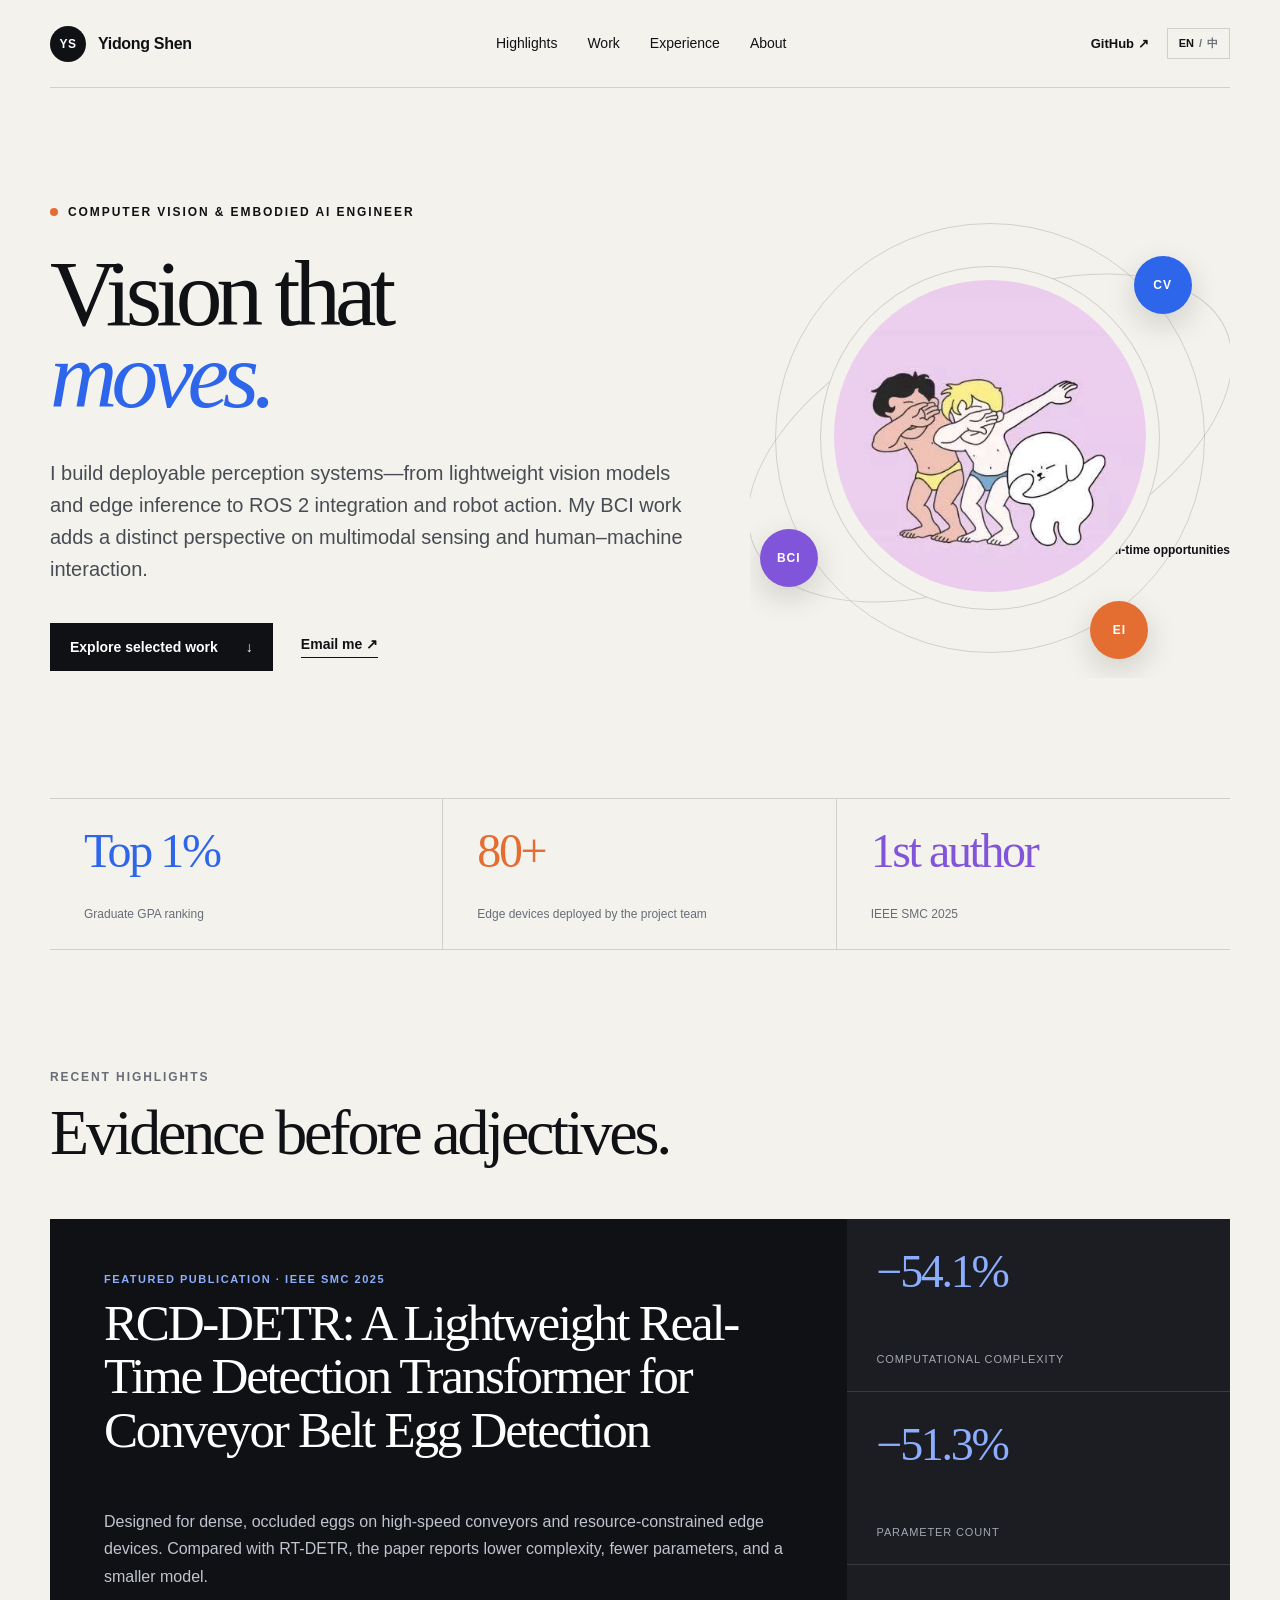
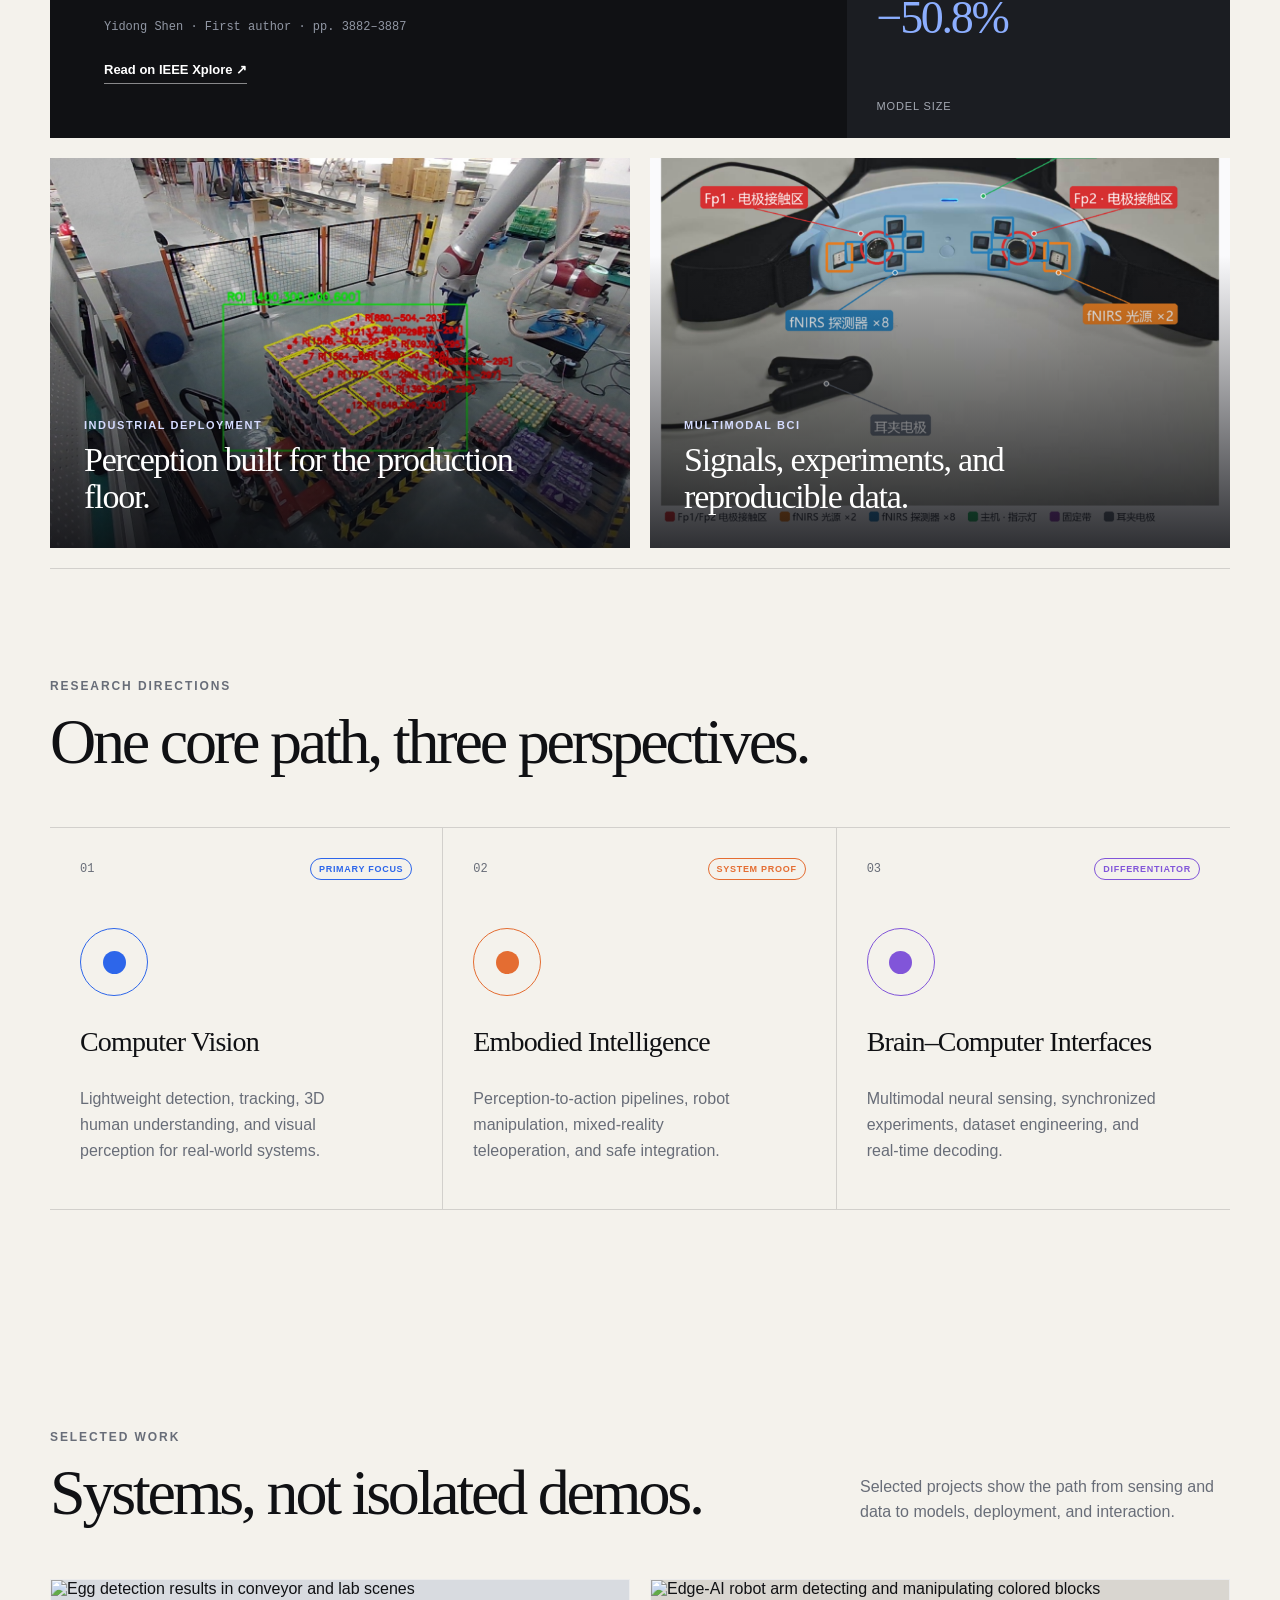
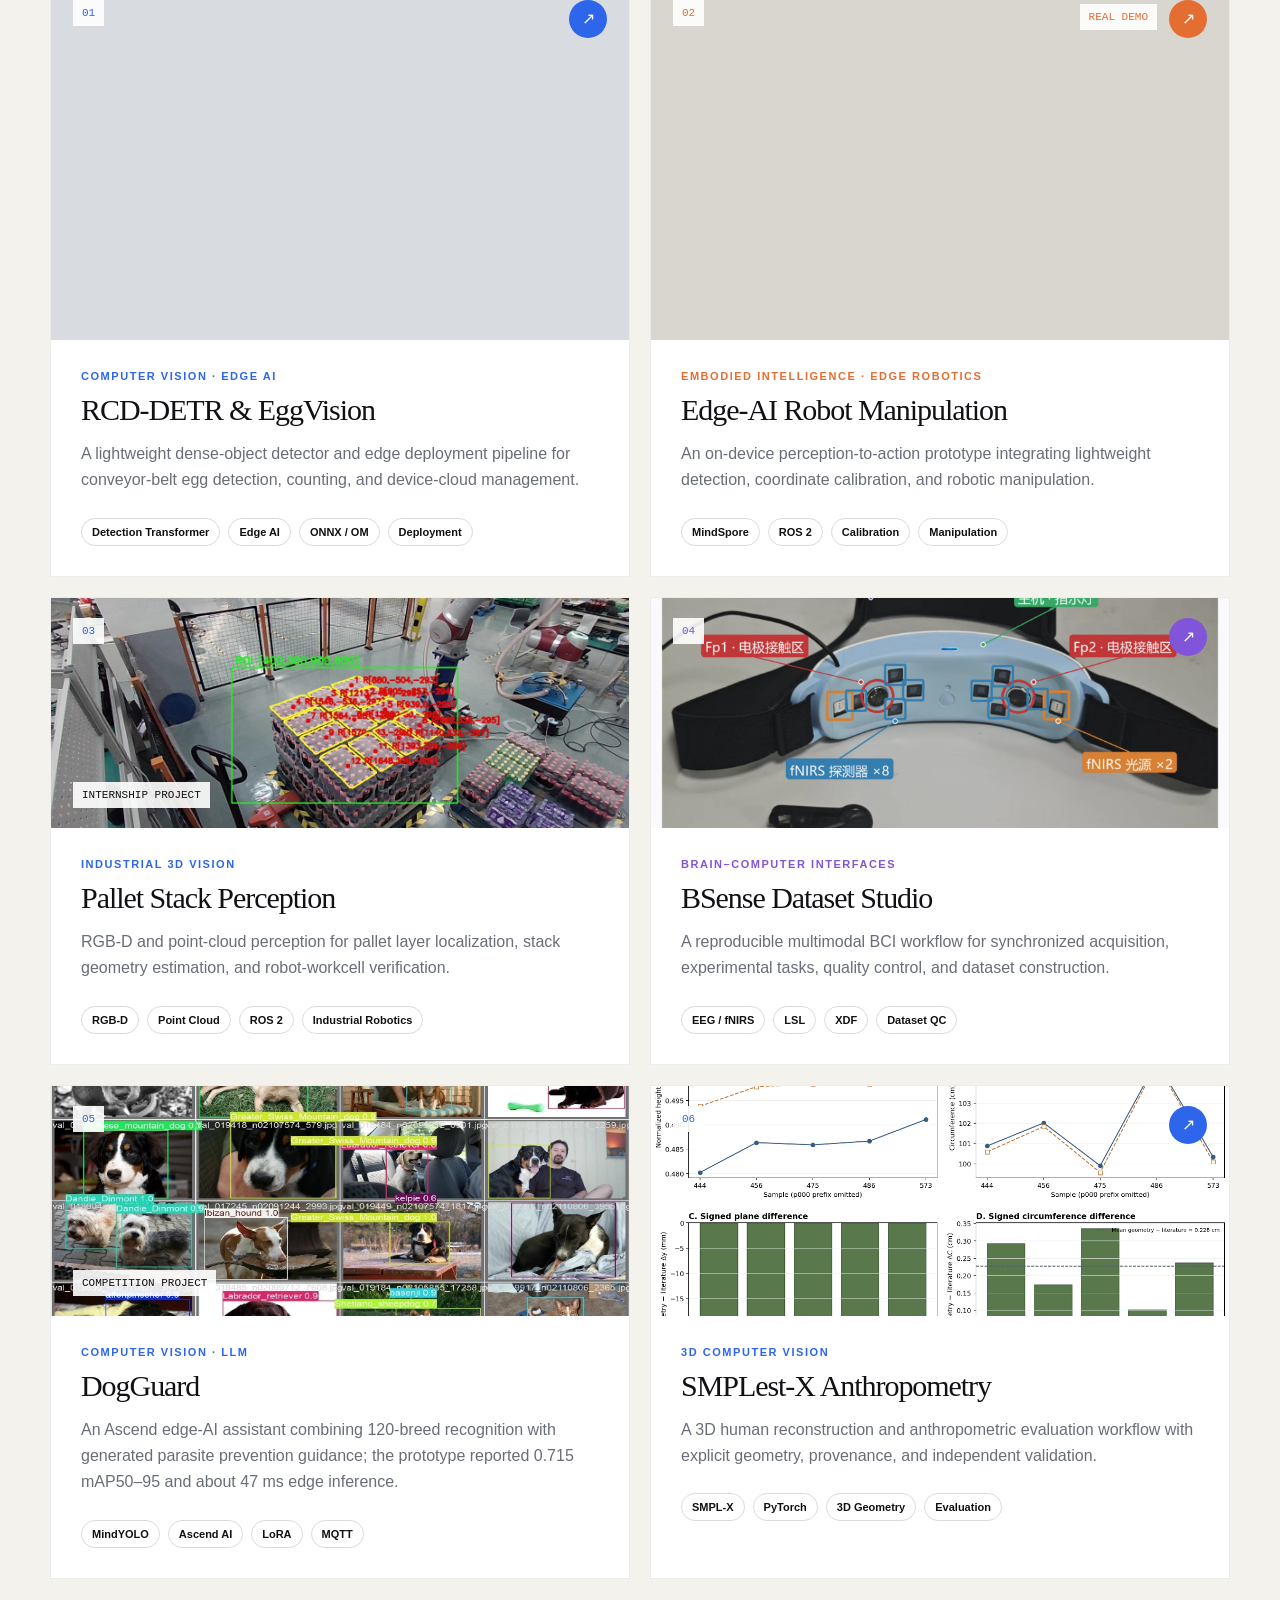
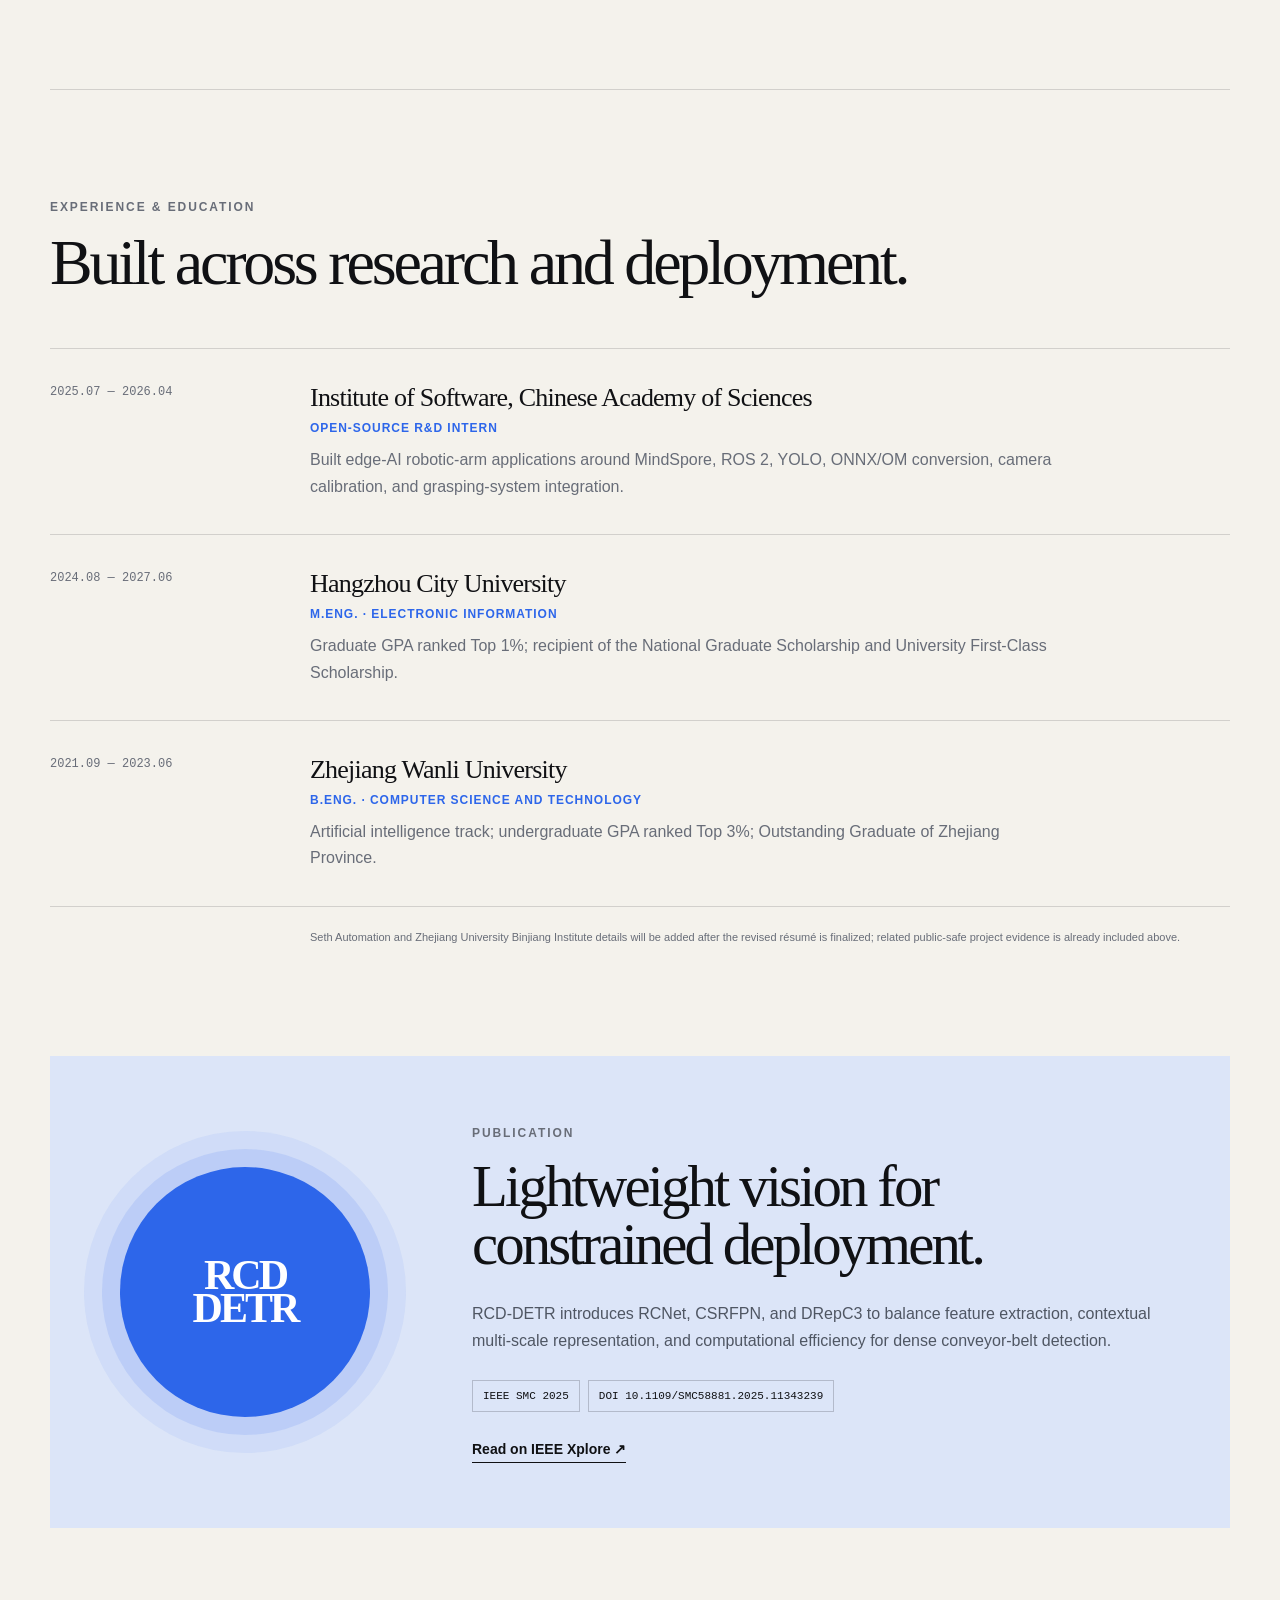
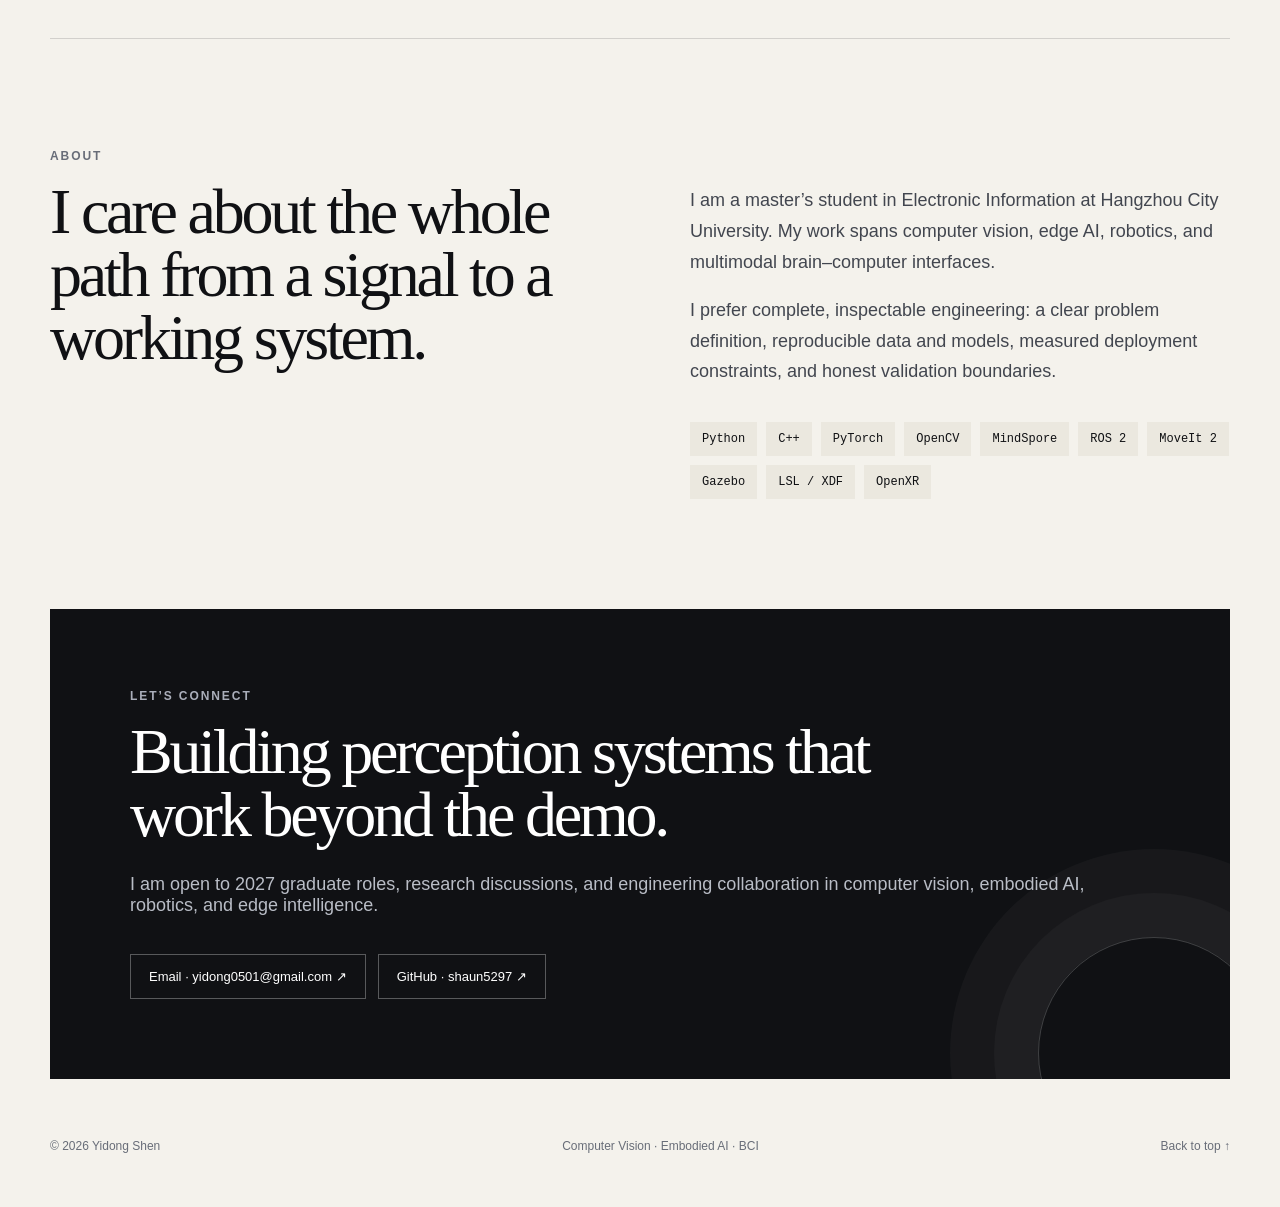
==== index.html @ 23204b93 "Launch bilingual portfolio" ====
<!doctype html>
<html lang="en">
  <head>
    <meta charset="UTF-8" />
    <meta name="viewport" content="width=device-width, initial-scale=1" />
    <meta name="theme-color" content="#101114" />
    <meta name="description" content="Yidong Shen builds deployable computer vision, embodied intelligence, and brain-computer interface systems." />
    <meta property="og:title" content="Yidong Shen — Computer Vision &amp; Embodied AI" />
    <meta property="og:description" content="Deployable perception systems, robot intelligence, and multimodal BCI." />
    <meta property="og:type" content="website" />
    <meta property="og:url" content="https://shaun5297.github.io/" />
    <meta property="og:image" content="https://shaun5297.github.io/assets/og.png" />
    <meta name="twitter:card" content="summary_large_image" />
    <link rel="canonical" href="https://shaun5297.github.io/" />
    <link rel="icon" href="favicon.svg" type="image/svg+xml" />
    <link rel="manifest" href="site.webmanifest" />
    <link rel="stylesheet" href="styles.css" />
    <script src="app.js" defer></script>
    <title>Yidong Shen — Computer Vision &amp; Embodied AI</title>
  </head>
  <body>
    <a class="skip-link" href="#main" data-en="Skip to content" data-zh="跳到正文">Skip to content</a>
    <header class="site-header" id="top">
      <a class="brand" href="#top" aria-label="Yidong Shen, home">
        <span class="brand-mark">YS</span><span>Yidong Shen</span>
      </a>
      <nav aria-label="Primary navigation">
        <a href="#highlights" data-en="Highlights" data-zh="亮点">Highlights</a>
        <a href="#work" data-en="Work" data-zh="项目">Work</a>
        <a href="#experience" data-en="Experience" data-zh="经历">Experience</a>
        <a href="#about" data-en="About" data-zh="关于">About</a>
      </nav>
      <div class="header-actions">
        <a class="header-link" href="https://github.com/shaun5297" target="_blank" rel="noreferrer">GitHub ↗</a>
        <button class="language-toggle" type="button" aria-label="切换到中文" aria-pressed="false">
          <span class="lang-en active">EN</span><span>/</span><span class="lang-zh">中</span>
        </button>
      </div>
    </header>

    <main id="main">
      <section class="hero shell">
        <div class="hero-copy reveal">
          <p class="eyebrow"><span></span><span data-en="Computer vision &amp; embodied AI engineer" data-zh="机器视觉与具身智能算法工程师">Computer vision &amp; embodied AI engineer</span></p>
          <h1><span data-en="Vision that" data-zh="让视觉真正">Vision that</span><br /><em data-en="moves." data-zh="行动。">moves.</em></h1>
          <p class="hero-intro" data-en="I build deployable perception systems—from lightweight vision models and edge inference to ROS 2 integration and robot action. My BCI work adds a distinct perspective on multimodal sensing and human–machine interaction." data-zh="我构建可部署的感知系统：从轻量化视觉模型、边缘端推理，到 ROS 2 系统集成与机器人执行。脑机接口研究则让我在多模态感知和人机交互上拥有不同于传统视觉候选人的视角。">I build deployable perception systems—from lightweight vision models and edge inference to ROS 2 integration and robot action. My BCI work adds a distinct perspective on multimodal sensing and human–machine interaction.</p>
          <div class="hero-actions">
            <a class="primary-button" href="#work"><span data-en="Explore selected work" data-zh="查看代表项目">Explore selected work</span><span>↓</span></a>
            <a class="text-link" href="mailto:yidong0501@gmail.com"><span data-en="Email me" data-zh="联系我">Email me</span> ↗</a>
          </div>
        </div>
        <div class="hero-visual reveal" aria-label="Three connected research areas">
          <div class="portrait-wrap"><img src="assets/profile.jpg" width="460" height="460" alt="Yidong Shen" /></div>
          <div class="orbit orbit-one" aria-hidden="true"></div><div class="orbit orbit-two" aria-hidden="true"></div>
          <span class="signal signal-vision" aria-label="Computer Vision">CV</span><span class="signal signal-bci" aria-label="Brain-computer interfaces">BCI</span><span class="signal signal-embodied" aria-label="Embodied Intelligence">EI</span>
          <p class="visual-caption"><span data-en="Hangzhou, China" data-zh="中国 · 杭州">Hangzhou, China</span><br /><strong data-en="Open to 2027 full-time opportunities" data-zh="寻找 2027 届全职机会">Open to 2027 full-time opportunities</strong></p>
        </div>
      </section>

      <section class="proof-strip shell" aria-label="Key evidence">
        <div class="proof-item"><strong>Top 1%</strong><span data-en="Graduate GPA ranking" data-zh="硕士阶段 GPA 排名">Graduate GPA ranking</span></div>
        <div class="proof-item"><strong>80+</strong><span data-en="Edge devices deployed by the project team" data-zh="项目团队部署设备">Edge devices deployed by the project team</span></div>
        <div class="proof-item"><strong data-en="1st author" data-zh="第一作者">1st author</strong><span>IEEE SMC 2025</span></div>
      </section>

      <section class="highlights shell" id="highlights">
        <div class="section-heading reveal"><div><p class="section-label" data-en="Recent highlights" data-zh="近期亮点">Recent highlights</p><h2 data-en="Evidence before adjectives." data-zh="用证据建立可信度。">Evidence before adjectives.</h2></div></div>
        <article class="paper-feature reveal">
          <div class="paper-copy">
            <p class="project-kicker" data-en="Featured publication · IEEE SMC 2025" data-zh="代表论文 · IEEE SMC 2025">Featured publication · IEEE SMC 2025</p>
            <h3 data-en="RCD-DETR: A Lightweight Real-Time Detection Transformer for Conveyor Belt Egg Detection" data-zh="RCD-DETR：面向传送带鸡蛋检测的轻量化实时 Detection Transformer">RCD-DETR: A Lightweight Real-Time Detection Transformer for Conveyor Belt Egg Detection</h3>
            <p data-en="Designed for dense, occluded eggs on high-speed conveyors and resource-constrained edge devices. Compared with RT-DETR, the paper reports lower complexity, fewer parameters, and a smaller model." data-zh="针对高速传送带中的密集排列、粘连遮挡与端侧算力限制设计。相较 RT-DETR，论文报告了更低计算复杂度、更少参数量与更小模型体积。">Designed for dense, occluded eggs on high-speed conveyors and resource-constrained edge devices. Compared with RT-DETR, the paper reports lower complexity, fewer parameters, and a smaller model.</p>
            <p class="paper-role" data-en="Yidong Shen · First author · pp. 3882–3887" data-zh="Yidong Shen · 第一作者 · 第 3882–3887 页">Yidong Shen · First author · pp. 3882–3887</p>
            <a href="https://ieeexplore.ieee.org/abstract/document/11343239" target="_blank" rel="noreferrer"><span data-en="Read on IEEE Xplore" data-zh="在 IEEE Xplore 查看">Read on IEEE Xplore</span> ↗</a>
          </div>
          <div class="paper-stats" aria-label="Reported reductions compared with RT-DETR">
            <div><strong>−54.1%</strong><span data-en="computational complexity" data-zh="计算复杂度">computational complexity</span></div>
            <div><strong>−51.3%</strong><span data-en="parameter count" data-zh="参数量">parameter count</span></div>
            <div><strong>−50.8%</strong><span data-en="model size" data-zh="模型体积">model size</span></div>
          </div>
        </article>
        <div class="highlight-grid">
          <article class="highlight-card industrial reveal">
            <img src="assets/industrial-vision.jpg" loading="lazy" width="1280" height="800" alt="Industrial pallet perception with detected regions" />
            <div class="media-overlay"><p class="project-kicker" data-en="Industrial deployment" data-zh="工业落地">Industrial deployment</p><h3 data-en="Perception built for the production floor." data-zh="让感知真正进入生产现场。">Perception built for the production floor.</h3></div>
          </article>
          <article class="highlight-card bci-highlight reveal">
            <img src="assets/braincheck-device.png" loading="lazy" width="830" height="1066" alt="BrainCheck EEG and fNIRS device sensor layout" />
            <div class="media-overlay"><p class="project-kicker" data-en="Multimodal BCI" data-zh="多模态脑机接口">Multimodal BCI</p><h3 data-en="Signals, experiments, and reproducible data." data-zh="从信号、实验到可复现数据。">Signals, experiments, and reproducible data.</h3></div>
          </article>
        </div>
      </section>

      <section class="directions shell" aria-labelledby="directions-title">
        <div class="section-heading reveal"><div><p class="section-label" data-en="Research directions" data-zh="研究方向">Research directions</p><h2 id="directions-title" data-en="One core path, three perspectives." data-zh="一条主线，三种视角。">One core path, three perspectives.</h2></div></div>
        <div class="direction-grid">
          <article class="direction-card vision reveal"><span class="direction-index">01</span><span class="direction-role" data-en="Primary focus" data-zh="核心主线">Primary focus</span><div class="direction-icon" aria-hidden="true"><span></span></div><h3 data-en="Computer Vision" data-zh="计算机视觉">Computer Vision</h3><p data-en="Lightweight detection, tracking, 3D human understanding, and visual perception for real-world systems." data-zh="轻量化检测、目标跟踪、三维人体理解，以及面向真实场景的视觉感知。">Lightweight detection, tracking, 3D human understanding, and visual perception for real-world systems.</p></article>
          <article class="direction-card embodied reveal"><span class="direction-index">02</span><span class="direction-role" data-en="System proof" data-zh="系统证明">System proof</span><div class="direction-icon" aria-hidden="true"><span></span></div><h3 data-en="Embodied Intelligence" data-zh="具身智能">Embodied Intelligence</h3><p data-en="Perception-to-action pipelines, robot manipulation, mixed-reality teleoperation, and safe integration." data-zh="感知到行动的完整链路、机器人操作、混合现实遥操作与安全系统集成。">Perception-to-action pipelines, robot manipulation, mixed-reality teleoperation, and safe integration.</p></article>
          <article class="direction-card bci reveal"><span class="direction-index">03</span><span class="direction-role" data-en="Differentiator" data-zh="差异化能力">Differentiator</span><div class="direction-icon" aria-hidden="true"><span></span></div><h3 data-en="Brain–Computer Interfaces" data-zh="脑机接口">Brain–Computer Interfaces</h3><p data-en="Multimodal neural sensing, synchronized experiments, dataset engineering, and real-time decoding." data-zh="多模态神经信号采集、实验同步、数据集工程与实时解码。">Multimodal neural sensing, synchronized experiments, dataset engineering, and real-time decoding.</p></article>
        </div>
      </section>

      <section class="work shell" id="work">
        <div class="section-heading work-heading reveal"><div><p class="section-label" data-en="Selected work" data-zh="代表项目">Selected work</p><h2 data-en="Systems, not isolated demos." data-zh="做系统，而不只是做 Demo。">Systems, not isolated demos.</h2></div><p data-en="Selected projects show the path from sensing and data to models, deployment, and interaction." data-zh="这些项目展示了从感知与数据，到模型、部署和交互执行的完整技术链路。">Selected projects show the path from sensing and data to models, deployment, and interaction.</p></div>
        <div class="project-grid">
          <a class="project-card vision featured reveal" href="https://ieeexplore.ieee.org/abstract/document/11343239" target="_blank" rel="noreferrer">
            <div class="project-visual"><img src="assets/egg-vision.png" loading="lazy" width="2996" height="1431" alt="Egg detection results in conveyor and lab scenes" /><span class="project-number">01</span><span class="project-arrow">↗</span></div>
            <div class="project-body"><p class="project-kicker">Computer Vision · Edge AI</p><h3 data-en="RCD-DETR &amp; EggVision" data-zh="RCD-DETR 与蛋品视觉系统">RCD-DETR &amp; EggVision</h3><p class="project-description" data-en="A lightweight dense-object detector and edge deployment pipeline for conveyor-belt egg detection, counting, and device-cloud management." data-zh="面向传送带密集目标检测的轻量化模型与端侧部署链路，覆盖鸡蛋检测计数和设备云端管理。">A lightweight dense-object detector and edge deployment pipeline for conveyor-belt egg detection, counting, and device-cloud management.</p><ul><li>Detection Transformer</li><li>Edge AI</li><li>ONNX / OM</li><li>Deployment</li></ul></div>
          </a>
          <a class="project-card embodied featured reveal" href="https://github.com/shaun5297/mindyolo-cube" target="_blank" rel="noreferrer">
            <div class="project-visual portrait-media"><picture><source media="(prefers-reduced-motion: reduce)" srcset="assets/block-grasp.png" /><img src="assets/robot-grasp.gif" loading="lazy" width="400" height="711" alt="Edge-AI robot arm detecting and manipulating colored blocks" /></picture><span class="demo-badge" data-en="REAL DEMO" data-zh="真实演示">REAL DEMO</span><span class="project-number">02</span><span class="project-arrow">↗</span></div>
            <div class="project-body"><p class="project-kicker" data-en="Embodied Intelligence · Edge robotics" data-zh="具身智能 · 端侧机器人">Embodied Intelligence · Edge robotics</p><h3 data-en="Edge-AI Robot Manipulation" data-zh="端侧 AI 机械臂操作">Edge-AI Robot Manipulation</h3><p class="project-description" data-en="An on-device perception-to-action prototype integrating lightweight detection, coordinate calibration, and robotic manipulation." data-zh="在端侧贯通轻量化检测、坐标标定与机械臂执行的感知到行动原型系统。">An on-device perception-to-action prototype integrating lightweight detection, coordinate calibration, and robotic manipulation.</p><ul><li>MindSpore</li><li>ROS 2</li><li>Calibration</li><li>Manipulation</li></ul></div>
          </a>
          <article class="project-card vision reveal">
            <div class="project-visual"><img src="assets/industrial-vision.jpg" loading="lazy" width="1280" height="800" alt="Detected pallet layer regions in an industrial robot workspace" /><span class="project-number">03</span><span class="project-status" data-en="INTERNSHIP PROJECT" data-zh="实习项目">INTERNSHIP PROJECT</span></div>
            <div class="project-body"><p class="project-kicker" data-en="Industrial 3D Vision" data-zh="工业三维视觉">Industrial 3D Vision</p><h3 data-en="Pallet Stack Perception" data-zh="托盘垛型感知与测量">Pallet Stack Perception</h3><p class="project-description" data-en="RGB-D and point-cloud perception for pallet layer localization, stack geometry estimation, and robot-workcell verification." data-zh="面向托盘层定位、垛型几何估计与机器人工作站验证的 RGB-D 和点云感知方案。">RGB-D and point-cloud perception for pallet layer localization, stack geometry estimation, and robot-workcell verification.</p><ul><li>RGB-D</li><li>Point Cloud</li><li>ROS 2</li><li>Industrial Robotics</li></ul></div>
          </article>
          <a class="project-card bci reveal" href="https://github.com/shaun5297/bsense-dataset-studio" target="_blank" rel="noreferrer">
            <div class="project-visual bci-media"><img src="assets/braincheck-device.png" loading="lazy" width="830" height="1066" alt="Annotated EEG and fNIRS device layout" /><span class="project-number">04</span><span class="project-arrow">↗</span></div>
            <div class="project-body"><p class="project-kicker" data-en="Brain–Computer Interfaces" data-zh="脑机接口">Brain–Computer Interfaces</p><h3 data-en="BSense Dataset Studio" data-zh="BSense 多模态数据平台">BSense Dataset Studio</h3><p class="project-description" data-en="A reproducible multimodal BCI workflow for synchronized acquisition, experimental tasks, quality control, and dataset construction." data-zh="面向多模态脑机实验的可复现采集与数据集工作流，覆盖同步任务、质量控制、标注与数据构建。">A reproducible multimodal BCI workflow for synchronized acquisition, experimental tasks, quality control, and dataset construction.</p><ul><li>EEG / fNIRS</li><li>LSL</li><li>XDF</li><li>Dataset QC</li></ul></div>
          </a>
          <article class="project-card vision reveal">
            <div class="project-visual"><img src="assets/dogguard.jpg" loading="lazy" width="1850" height="1000" alt="Dog breed detection results across multiple images" /><span class="project-number">05</span><span class="project-status" data-en="COMPETITION PROJECT" data-zh="竞赛项目">COMPETITION PROJECT</span></div>
            <div class="project-body"><p class="project-kicker">Computer Vision · LLM</p><h3 data-en="DogGuard" data-zh="犬卫士">DogGuard</h3><p class="project-description" data-en="An Ascend edge-AI assistant combining 120-breed recognition with generated parasite prevention guidance; the prototype reported 0.715 mAP50–95 and about 47 ms edge inference." data-zh="基于昇腾端侧 AI 的犬种识别与寄生虫防治助手，支持 120 类犬种；原型报告 mAP50–95 为 0.715，端侧推理约 47 ms。">An Ascend edge-AI assistant combining 120-breed recognition with generated parasite prevention guidance; the prototype reported 0.715 mAP50–95 and about 47 ms edge inference.</p><ul><li>MindYOLO</li><li>Ascend AI</li><li>LoRA</li><li>MQTT</li></ul></div>
          </article>
          <a class="project-card vision reveal" href="https://github.com/shaun5297/SMPLest-X" target="_blank" rel="noreferrer">
            <div class="project-visual"><img src="assets/smplx-anthropometry.png" loading="lazy" width="1600" height="900" alt="SMPL-X body reconstruction and anthropometric evaluation" /><span class="project-number">06</span><span class="project-arrow">↗</span></div>
            <div class="project-body"><p class="project-kicker">3D Computer Vision</p><h3 data-en="SMPLest-X Anthropometry" data-zh="SMPLest-X 人体重建与测量">SMPLest-X Anthropometry</h3><p class="project-description" data-en="A 3D human reconstruction and anthropometric evaluation workflow with explicit geometry, provenance, and independent validation." data-zh="强调几何定义、数据来源与独立验证的三维人体重建和人体测量评估流程。">A 3D human reconstruction and anthropometric evaluation workflow with explicit geometry, provenance, and independent validation.</p><ul><li>SMPL-X</li><li>PyTorch</li><li>3D Geometry</li><li>Evaluation</li></ul></div>
          </a>
        </div>
      </section>

      <section class="experience shell" id="experience">
        <div class="section-heading reveal"><div><p class="section-label" data-en="Experience &amp; education" data-zh="经历与教育">Experience &amp; education</p><h2 data-en="Built across research and deployment." data-zh="在研究与落地之间持续构建。">Built across research and deployment.</h2></div></div>
        <div class="timeline">
          <article class="timeline-item reveal"><time>2025.07 — 2026.04</time><div><h3 data-en="Institute of Software, Chinese Academy of Sciences" data-zh="中国科学院软件研究所">Institute of Software, Chinese Academy of Sciences</h3><p class="timeline-role" data-en="Open-source R&amp;D Intern" data-zh="研发／开源实习生">Open-source R&amp;D Intern</p><p data-en="Built edge-AI robotic-arm applications around MindSpore, ROS 2, YOLO, ONNX/OM conversion, camera calibration, and grasping-system integration." data-zh="围绕 MindSpore、ROS 2、YOLO、ONNX/OM 转换、相机标定与抓取系统联调，开发机械臂端侧 AI 应用。">Built edge-AI robotic-arm applications around MindSpore, ROS 2, YOLO, ONNX/OM conversion, camera calibration, and grasping-system integration.</p></div></article>
          <article class="timeline-item reveal"><time>2024.08 — 2027.06</time><div><h3 data-en="Hangzhou City University" data-zh="浙大城市学院">Hangzhou City University</h3><p class="timeline-role" data-en="M.Eng. · Electronic Information" data-zh="电子信息硕士">M.Eng. · Electronic Information</p><p data-en="Graduate GPA ranked Top 1%; recipient of the National Graduate Scholarship and University First-Class Scholarship." data-zh="硕士 GPA 前 1%，获研究生国家奖学金、校一等奖学金。">Graduate GPA ranked Top 1%; recipient of the National Graduate Scholarship and University First-Class Scholarship.</p></div></article>
          <article class="timeline-item reveal"><time>2021.09 — 2023.06</time><div><h3 data-en="Zhejiang Wanli University" data-zh="浙江万里学院">Zhejiang Wanli University</h3><p class="timeline-role" data-en="B.Eng. · Computer Science and Technology" data-zh="计算机科学与技术本科">B.Eng. · Computer Science and Technology</p><p data-en="Artificial intelligence track; undergraduate GPA ranked Top 3%; Outstanding Graduate of Zhejiang Province." data-zh="人工智能方向，本科 GPA 前 3%，浙江省优秀毕业生。">Artificial intelligence track; undergraduate GPA ranked Top 3%; Outstanding Graduate of Zhejiang Province.</p></div></article>
        </div>
        <p class="experience-note" data-en="Seth Automation and Zhejiang University Binjiang Institute details will be added after the revised résumé is finalized; related public-safe project evidence is already included above." data-zh="赛斯自动化科技有限公司与浙江大学滨江研究院的具体经历将在新版简历定稿后补充；可公开的相关项目证据已先展示在上方。">Seth Automation and Zhejiang University Binjiang Institute details will be added after the revised résumé is finalized; related public-safe project evidence is already included above.</p>
      </section>

      <section class="publication shell reveal" aria-labelledby="publication-title">
        <div class="publication-mark" aria-hidden="true">RCD<br />DETR</div>
        <div><p class="section-label" data-en="Publication" data-zh="论文">Publication</p><h2 id="publication-title" data-en="Lightweight vision for constrained deployment." data-zh="面向受限算力部署的轻量化视觉算法。">Lightweight vision for constrained deployment.</h2><p data-en="RCD-DETR introduces RCNet, CSRFPN, and DRepC3 to balance feature extraction, contextual multi-scale representation, and computational efficiency for dense conveyor-belt detection." data-zh="RCD-DETR 通过 RCNet、CSRFPN 与 DRepC3，在密集传送带检测任务中兼顾特征提取、多尺度上下文表达和计算效率。">RCD-DETR introduces RCNet, CSRFPN, and DRepC3 to balance feature extraction, contextual multi-scale representation, and computational efficiency for dense conveyor-belt detection.</p><div class="publication-meta"><span>IEEE SMC 2025</span><span>DOI 10.1109/SMC58881.2025.11343239</span></div><a class="text-link" href="https://ieeexplore.ieee.org/abstract/document/11343239" target="_blank" rel="noreferrer"><span data-en="Read on IEEE Xplore" data-zh="在 IEEE Xplore 查看">Read on IEEE Xplore</span> ↗</a></div>
      </section>

      <section class="about shell" id="about">
        <div class="reveal"><p class="section-label" data-en="About" data-zh="关于我">About</p><h2 data-en="I care about the whole path from a signal to a working system." data-zh="我关注从一个信号到一个可运行系统的完整路径。">I care about the whole path from a signal to a working system.</h2></div>
        <div class="about-copy reveal"><p data-en="I am a master’s student in Electronic Information at Hangzhou City University. My work spans computer vision, edge AI, robotics, and multimodal brain–computer interfaces." data-zh="我目前就读于浙大城市学院电子信息专业硕士，研究与工程实践覆盖计算机视觉、边缘 AI、机器人以及多模态脑机接口。">I am a master’s student in Electronic Information at Hangzhou City University. My work spans computer vision, edge AI, robotics, and multimodal brain–computer interfaces.</p><p data-en="I prefer complete, inspectable engineering: a clear problem definition, reproducible data and models, measured deployment constraints, and honest validation boundaries." data-zh="我偏好可检查、可复现、可度量的完整工程：明确问题边界，建立可靠数据和模型，测量部署约束，并诚实说明验证范围。">I prefer complete, inspectable engineering: a clear problem definition, reproducible data and models, measured deployment constraints, and honest validation boundaries.</p><div class="toolbox"><span>Python</span><span>C++</span><span>PyTorch</span><span>OpenCV</span><span>MindSpore</span><span>ROS 2</span><span>MoveIt 2</span><span>Gazebo</span><span>LSL / XDF</span><span>OpenXR</span></div></div>
      </section>

      <section class="contact shell reveal" id="contact"><p class="section-label" data-en="Let’s connect" data-zh="联系我">Let’s connect</p><h2 data-en="Building perception systems that work beyond the demo." data-zh="让感知系统真正走出 Demo。">Building perception systems that work beyond the demo.</h2><p data-en="I am open to 2027 graduate roles, research discussions, and engineering collaboration in computer vision, embodied AI, robotics, and edge intelligence." data-zh="我正在寻找 2027 届机器视觉、具身智能、机器人与边缘 AI 相关全职机会，也欢迎研究交流与工程合作。">I am open to 2027 graduate roles, research discussions, and engineering collaboration in computer vision, embodied AI, robotics, and edge intelligence.</p><div class="contact-links"><a href="mailto:yidong0501@gmail.com"><span data-en="Email" data-zh="邮箱">Email</span> · yidong0501@gmail.com ↗</a><a href="https://github.com/shaun5297" target="_blank" rel="noreferrer">GitHub · shaun5297 ↗</a></div></section>
    </main>

    <footer class="shell"><p>© 2026 Yidong Shen</p><p data-en="Computer Vision · Embodied AI · BCI" data-zh="计算机视觉 · 具身智能 · 脑机接口">Computer Vision · Embodied AI · BCI</p><a href="#top"><span data-en="Back to top" data-zh="返回顶部">Back to top</span> ↑</a></footer>
  </body>
</html>
---- styles.css ----
:root {
  color-scheme: light;
  --ink: #101114;
  --muted: #686d78;
  --paper: #f4f2ec;
  --panel: #ebe8df;
  --line: rgba(16, 17, 20, 0.15);
  --blue: #2d66ea;
  --purple: #8155d9;
  --orange: #e46d32;
}

* { box-sizing: border-box; }
html { scroll-behavior: smooth; }
body { margin: 0; background: var(--paper); color: var(--ink); font-family: Arial, Helvetica, sans-serif; }
body.lang-zh { font-family: Arial, "PingFang SC", "Microsoft YaHei", sans-serif; }
a { color: inherit; text-decoration: none; }
img { max-width: 100%; }
.shell { width: min(1180px, calc(100% - 48px)); margin-inline: auto; }
.skip-link { position: fixed; left: 16px; top: -60px; z-index: 100; padding: 12px 16px; background: var(--ink); color: #fff; }
.skip-link:focus { top: 16px; }

.site-header { width: min(1180px, calc(100% - 48px)); height: 88px; margin: 0 auto; display: flex; align-items: center; justify-content: space-between; border-bottom: 1px solid var(--line); }
.brand { display: flex; align-items: center; gap: 12px; font-weight: 700; letter-spacing: -0.02em; }
.brand-mark { width: 36px; height: 36px; border-radius: 50%; display: grid; place-items: center; color: #fff; background: var(--ink); font-size: 12px; letter-spacing: 0.04em; }
nav { display: flex; gap: 30px; align-items: center; font-size: 14px; }
nav a { border-bottom: 1px solid transparent; padding: 10px 0; }
nav a:hover, nav a:focus-visible { border-color: var(--ink); }
.header-actions { display: flex; align-items: center; gap: 18px; }
.header-link { font-size: 13px; font-weight: 700; }
.language-toggle { border: 1px solid var(--line); background: transparent; color: var(--muted); padding: 9px 11px; display: flex; gap: 5px; align-items: center; cursor: pointer; font: 700 11px/1 Arial, sans-serif; }
.language-toggle:hover, .language-toggle:focus-visible { border-color: var(--ink); }
.language-toggle .active { color: var(--ink); }

.hero { min-height: 710px; display: grid; grid-template-columns: 1.14fr .86fr; align-items: center; gap: 64px; padding: 80px 0 90px; }
.eyebrow, .section-label { text-transform: uppercase; letter-spacing: .16em; font-size: 12px; font-weight: 700; }
.eyebrow { display: flex; align-items: center; gap: 10px; margin: 0 0 34px; }
.eyebrow > span:first-child { width: 8px; height: 8px; background: var(--orange); border-radius: 50%; flex: 0 0 auto; }
h1, h2, h3, p { margin-top: 0; }
h1 { font-family: Georgia, "Times New Roman", serif; font-size: clamp(64px, 7.3vw, 112px); line-height: .88; letter-spacing: -.065em; font-weight: 500; margin-bottom: 40px; }
h1 em { color: var(--blue); font-weight: 400; }
.lang-zh h1 { letter-spacing: -.075em; }
.hero-intro { max-width: 650px; font-size: 20px; line-height: 1.6; color: #474b54; }
.hero-actions { display: flex; align-items: center; gap: 28px; margin-top: 38px; }
.primary-button { display: inline-flex; gap: 28px; align-items: center; padding: 16px 20px; background: var(--ink); color: #fff; font-size: 14px; font-weight: 700; }
.primary-button:hover, .primary-button:focus-visible { background: var(--blue); }
.text-link { font-weight: 700; font-size: 14px; border-bottom: 1px solid var(--ink); padding-bottom: 5px; }
.hero-visual { min-height: 480px; position: relative; display: grid; place-items: center; overflow: clip; }
.portrait-wrap { width: min(340px, 72vw); aspect-ratio: 1; padding: 13px; background: var(--paper); border: 1px solid var(--line); border-radius: 50%; z-index: 2; }
.portrait-wrap img { width: 100%; height: 100%; object-fit: cover; border-radius: 50%; filter: saturate(.78) contrast(1.02); }
.orbit { position: absolute; border: 1px solid var(--line); border-radius: 50%; }
.orbit-one { width: 430px; height: 430px; }
.orbit-two { width: 520px; height: 270px; transform: rotate(-25deg); }
.signal { width: 58px; height: 58px; position: absolute; display: grid; place-items: center; border-radius: 50%; color: #fff; font-size: 12px; font-weight: 800; letter-spacing: .08em; z-index: 3; box-shadow: 0 10px 30px rgba(16,17,20,.16); }
.signal-vision { background: var(--blue); top: 12%; right: 8%; }
.signal-bci { background: var(--purple); bottom: 19%; left: 2%; }
.signal-embodied { background: var(--orange); bottom: 4%; right: 17%; }
.visual-caption { position: absolute; right: 0; bottom: 22%; font-size: 12px; line-height: 1.6; color: var(--muted); }
.visual-caption strong { color: var(--ink); }

.proof-strip { display: grid; grid-template-columns: repeat(3, 1fr); border-top: 1px solid var(--line); border-bottom: 1px solid var(--line); }
.proof-item { min-height: 150px; padding: 28px 34px; border-right: 1px solid var(--line); display: flex; flex-direction: column; justify-content: space-between; }
.proof-item:last-child { border-right: 0; }
.proof-item strong { font-family: Georgia, "Times New Roman", serif; font-size: 48px; line-height: 1; letter-spacing: -.05em; color: var(--blue); font-weight: 500; }
.proof-item:nth-child(2) strong { color: var(--orange); }
.proof-item:nth-child(3) strong { color: var(--purple); }
.proof-item span { color: var(--muted); font-size: 12px; }

.highlights { padding: 120px 0 20px; }
.directions { padding: 110px 0; border-top: 1px solid var(--line); }
.section-heading { display: flex; justify-content: space-between; align-items: end; margin-bottom: 54px; }
.section-label { color: var(--muted); margin-bottom: 18px; }
h2 { font-family: Georgia, "Times New Roman", serif; font-size: clamp(42px, 5vw, 72px); line-height: .98; letter-spacing: -.05em; font-weight: 500; margin-bottom: 0; }

.paper-feature { display: grid; grid-template-columns: 1.35fr .65fr; background: var(--ink); color: #fff; margin-bottom: 20px; overflow: hidden; }
.paper-copy { padding: 54px; }
.paper-copy .project-kicker { color: #8caeff; }
.paper-copy h3 { font-family: Georgia, "Times New Roman", serif; font-size: clamp(34px, 4vw, 54px); line-height: 1.05; letter-spacing: -.045em; font-weight: 500; max-width: 760px; }
.paper-copy > p:not(.project-kicker):not(.paper-role) { color: #c0c4ce; line-height: 1.7; max-width: 720px; }
.paper-role { color: #9197a4; font: 12px/1.5 monospace; margin: 28px 0 24px; }
.paper-copy > a { display: inline-block; font-size: 13px; font-weight: 700; border-bottom: 1px solid rgba(255,255,255,.5); padding-bottom: 6px; }
.paper-stats { display: grid; align-content: stretch; background: #1b1d22; }
.paper-stats div { min-height: 146px; padding: 26px 30px; border-bottom: 1px solid rgba(255,255,255,.13); display: flex; flex-direction: column; justify-content: space-between; }
.paper-stats div:last-child { border-bottom: 0; }
.paper-stats strong { color: #8caeff; font-family: Georgia, serif; font-size: 46px; font-weight: 500; letter-spacing: -.05em; }
.paper-stats span { color: #a3a8b2; font-size: 11px; text-transform: uppercase; letter-spacing: .08em; }
.highlight-grid { display: grid; grid-template-columns: repeat(2, 1fr); gap: 20px; }
.highlight-card { min-height: 390px; position: relative; overflow: hidden; color: #fff; background: #1b1d22; }
.highlight-card > img { width: 100%; height: 100%; position: absolute; inset: 0; object-fit: cover; transition: transform .5s ease; }
.highlight-card:hover > img { transform: scale(1.025); }
.highlight-card::after { content: ""; position: absolute; inset: 0; background: linear-gradient(180deg, transparent 25%, rgba(7,8,12,.84) 100%); }
.bci-highlight > img { object-position: 50% 30%; }
.media-overlay { position: absolute; z-index: 1; inset: auto 34px 32px; }
.media-overlay .project-kicker { color: #d5dcff; }
.media-overlay h3 { font-family: Georgia, serif; font-size: 34px; line-height: 1.08; letter-spacing: -.035em; font-weight: 500; max-width: 470px; margin-bottom: 0; }

.direction-grid { display: grid; grid-template-columns: repeat(3, 1fr); border-top: 1px solid var(--line); border-bottom: 1px solid var(--line); }
.direction-card { --accent: var(--blue); color: var(--accent); padding: 30px; min-height: 330px; position: relative; border-right: 1px solid var(--line); }
.direction-card:last-child { border-right: 0; }
.direction-index { font-family: monospace; color: var(--muted); font-size: 12px; }
.direction-role { float: right; color: var(--accent); border: 1px solid currentColor; border-radius: 99px; padding: 5px 8px; font-size: 9px; font-weight: 800; letter-spacing: .08em; text-transform: uppercase; }
.direction-icon { width: 68px; height: 68px; border: 1px solid currentColor; border-radius: 50%; display: grid; place-items: center; margin: 52px 0 30px; }
.direction-icon span { width: 23px; height: 23px; border-radius: 50%; background: currentColor; }
.direction-card h3 { color: var(--ink); font-family: Georgia, serif; font-size: 28px; font-weight: 500; letter-spacing: -.03em; }
.direction-card p { color: var(--muted); line-height: 1.6; max-width: 290px; }
.direction-card.vision { --accent: var(--blue); }
.direction-card.bci { --accent: var(--purple); }
.direction-card.embodied { --accent: var(--orange); }

.work { padding: 110px 0; }
.work-heading > p { width: 370px; line-height: 1.6; color: var(--muted); margin-bottom: 0; }
.project-grid { display: grid; grid-template-columns: repeat(2, 1fr); gap: 20px; }
.project-card { --accent: var(--blue); background: #fff; min-width: 0; border: 1px solid rgba(16,17,20,.08); transition: transform .25s ease, box-shadow .25s ease; }
.project-card.vision { --accent: var(--blue); }
.project-card.bci { --accent: var(--purple); }
.project-card.embodied { --accent: var(--orange); }
.project-card:hover { transform: translateY(-5px); box-shadow: 0 20px 60px rgba(23,25,31,.09); }
.project-visual { height: 230px; overflow: hidden; position: relative; background: color-mix(in srgb, var(--accent) 10%, var(--panel)); }
.featured .project-visual { height: 360px; }
.project-visual img { width: 100%; height: 100%; display: block; object-fit: cover; filter: saturate(.84); transition: transform .4s ease; }
.project-card:hover .project-visual img { transform: scale(1.025); }
.portrait-media img { object-fit: contain; background: #d9d6cf; }
.bci-media img { object-position: 50% 19%; }
.project-number, .project-status, .demo-badge { position: absolute; z-index: 2; font-family: monospace; font-size: 11px; background: rgba(255,255,255,.9); padding: 7px 9px; }
.project-number { top: 20px; left: 22px; color: var(--accent); }
.project-status { left: 22px; bottom: 20px; color: var(--ink); }
.demo-badge { right: 72px; top: 24px; color: var(--orange); }
.project-arrow { position: absolute; z-index: 2; top: 20px; right: 22px; width: 38px; height: 38px; border-radius: 50%; display: grid; place-items: center; color: #fff; background: var(--accent); }
.project-body { padding: 30px; }
.project-kicker { color: var(--accent); text-transform: uppercase; letter-spacing: .14em; font-weight: 800; font-size: 11px; }
.project-card h3 { font-family: Georgia, serif; font-size: 30px; font-weight: 500; letter-spacing: -.035em; margin-bottom: 14px; }
.project-description { color: var(--muted); line-height: 1.65; }
.project-card ul { list-style: none; display: flex; flex-wrap: wrap; gap: 8px; padding: 0; margin: 24px 0 0; }
.project-card li { font-size: 11px; font-weight: 700; padding: 7px 10px; border: 1px solid var(--line); border-radius: 100px; }

.experience { padding: 110px 0; border-top: 1px solid var(--line); }
.timeline { border-top: 1px solid var(--line); }
.timeline-item { display: grid; grid-template-columns: 220px 1fr; gap: 40px; padding: 34px 0; border-bottom: 1px solid var(--line); }
.timeline-item time { color: var(--muted); font: 12px/1.6 monospace; }
.timeline-item h3 { font-family: Georgia, serif; font-size: 26px; letter-spacing: -.03em; font-weight: 500; margin-bottom: 8px; }
.timeline-role { color: var(--blue) !important; font-size: 12px !important; font-weight: 800; text-transform: uppercase; letter-spacing: .08em; }
.timeline-item div > p:last-child { color: var(--muted); line-height: 1.65; max-width: 760px; margin-bottom: 0; }
.experience-note { margin: 22px 0 0 260px; color: var(--muted); font-size: 11px; line-height: 1.6; }

.publication { background: #dce5f8; display: grid; grid-template-columns: 290px 1fr; gap: 62px; padding: 70px; margin-bottom: 110px; align-items: center; }
.publication-mark { width: 250px; height: 250px; display: grid; place-items: center; border-radius: 50%; background: var(--blue); color: #fff; font: 700 42px/.8 Georgia, serif; text-align: center; letter-spacing: -.07em; box-shadow: 0 0 0 18px rgba(45,102,234,.12), 0 0 0 36px rgba(45,102,234,.07); }
.publication h2 { max-width: 720px; font-size: clamp(40px, 4.6vw, 64px); }
.publication > div:last-child > p:not(.section-label) { color: #4f5663; line-height: 1.7; max-width: 740px; margin: 26px 0; }
.publication-meta { display: flex; flex-wrap: wrap; gap: 8px; margin-bottom: 28px; }
.publication-meta span { font: 11px/1.3 monospace; padding: 8px 10px; border: 1px solid rgba(16,17,20,.2); }

.about { border-top: 1px solid var(--line); padding: 110px 0; display: grid; grid-template-columns: 1fr 1fr; gap: 100px; }
.about h2 { max-width: 560px; }
.about-copy { padding-top: 36px; }
.about-copy > p { font-size: 18px; line-height: 1.7; color: #42464f; }
.toolbox { display: flex; flex-wrap: wrap; gap: 9px; margin-top: 35px; }
.toolbox span { font-family: monospace; font-size: 12px; padding: 10px 12px; background: var(--panel); }

.contact { background: var(--ink); color: #fff; padding: 80px; margin-bottom: 60px; position: relative; overflow: hidden; }
.contact::after { content: ""; width: 230px; height: 230px; position: absolute; right: -40px; bottom: -90px; border: 1px solid rgba(255,255,255,.2); border-radius: 50%; box-shadow: 0 0 0 44px rgba(255,255,255,.03), 0 0 0 88px rgba(255,255,255,.03); }
.contact .section-label { color: #aaaeba; }
.contact h2 { max-width: 780px; margin-bottom: 28px; }
.contact > p:not(.section-label) { color: #b9bdc6; font-size: 18px; }
.contact-links { display: flex; flex-wrap: wrap; gap: 12px; margin-top: 38px; position: relative; z-index: 1; }
.contact-links a { padding: 14px 18px; border: 1px solid rgba(255,255,255,.3); font-size: 13px; }
footer { padding: 0 0 42px; display: flex; justify-content: space-between; color: var(--muted); font-size: 12px; }

.reveal { opacity: 0; transform: translateY(18px); transition: opacity .65s ease, transform .65s ease; }
.reveal.visible { opacity: 1; transform: none; }

@media (max-width: 900px) {
  nav { display: none; }
  .hero { grid-template-columns: 1fr; padding-top: 62px; }
  .hero-visual { min-height: 430px; }
  .direction-grid { grid-template-columns: 1fr; }
  .direction-card { border-right: 0; border-bottom: 1px solid var(--line); min-height: 260px; }
  .direction-card:last-child { border-bottom: 0; }
  .direction-icon { margin-top: 34px; }
  .paper-feature { grid-template-columns: 1fr; }
  .paper-stats { grid-template-columns: repeat(3, 1fr); }
  .paper-stats div { border-bottom: 0; border-right: 1px solid rgba(255,255,255,.13); min-height: 125px; }
  .paper-stats div:last-child { border-right: 0; }
  .publication { grid-template-columns: 1fr; }
  .about { grid-template-columns: 1fr; gap: 20px; }
  .contact { padding: 55px 34px; }
}

@media (max-width: 680px) {
  .shell, .site-header { width: min(100% - 30px, 1180px); }
  .site-header { height: 72px; }
  .header-link { display: none; }
  .hero { min-height: auto; gap: 26px; padding: 56px 0 68px; }
  h1 { font-size: 58px; }
  .hero-intro { font-size: 17px; }
  .hero-actions { align-items: flex-start; flex-direction: column; }
  .hero-visual { transform: scale(.85); margin: -20px -30px; }
  .visual-caption { right: 30px; }
  .proof-strip { grid-template-columns: 1fr; }
  .proof-item { min-height: 118px; border-right: 0; border-bottom: 1px solid var(--line); }
  .proof-item:last-child { border-bottom: 0; }
  .highlights { padding-top: 85px; }
  .paper-copy { padding: 32px 24px; }
  .paper-stats { grid-template-columns: 1fr; }
  .paper-stats div { border-right: 0; border-bottom: 1px solid rgba(255,255,255,.13); min-height: 110px; }
  .highlight-grid, .project-grid { grid-template-columns: 1fr; }
  .highlight-card { min-height: 320px; }
  .directions, .work, .experience, .about { padding: 80px 0; }
  .section-heading { display: block; }
  .work-heading > p { width: auto; margin-top: 24px; }
  .featured .project-visual { height: 300px; }
  .project-card h3 { font-size: 26px; }
  .timeline-item { grid-template-columns: 1fr; gap: 12px; }
  .experience-note { margin-left: 0; }
  .publication { padding: 44px 24px; margin-bottom: 80px; }
  .publication-mark { width: 190px; height: 190px; font-size: 34px; }
  .contact { margin-bottom: 38px; }
  footer { flex-direction: column; gap: 6px; }
}

@media (prefers-reduced-motion: reduce) {
  html { scroll-behavior: auto; }
  *, *::before, *::after { transition: none !important; animation: none !important; }
  .reveal { opacity: 1; transform: none; }
}
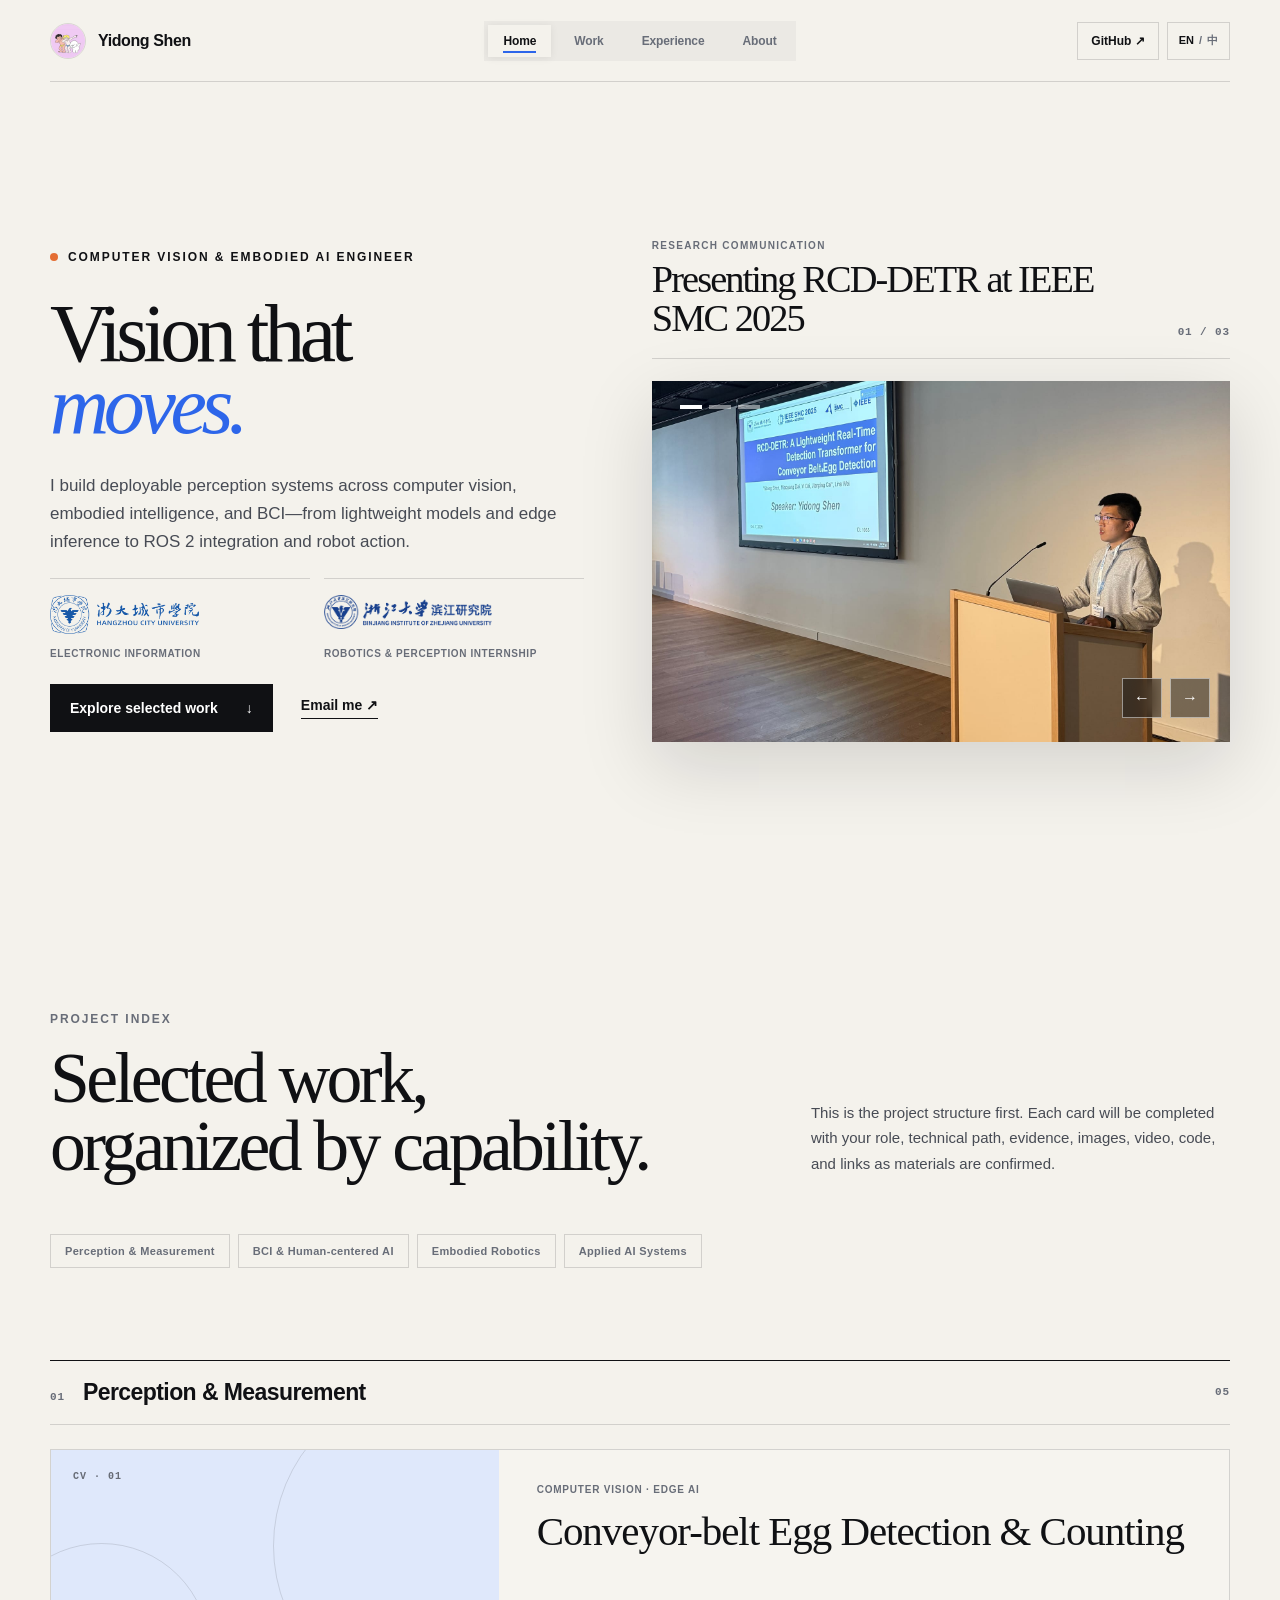
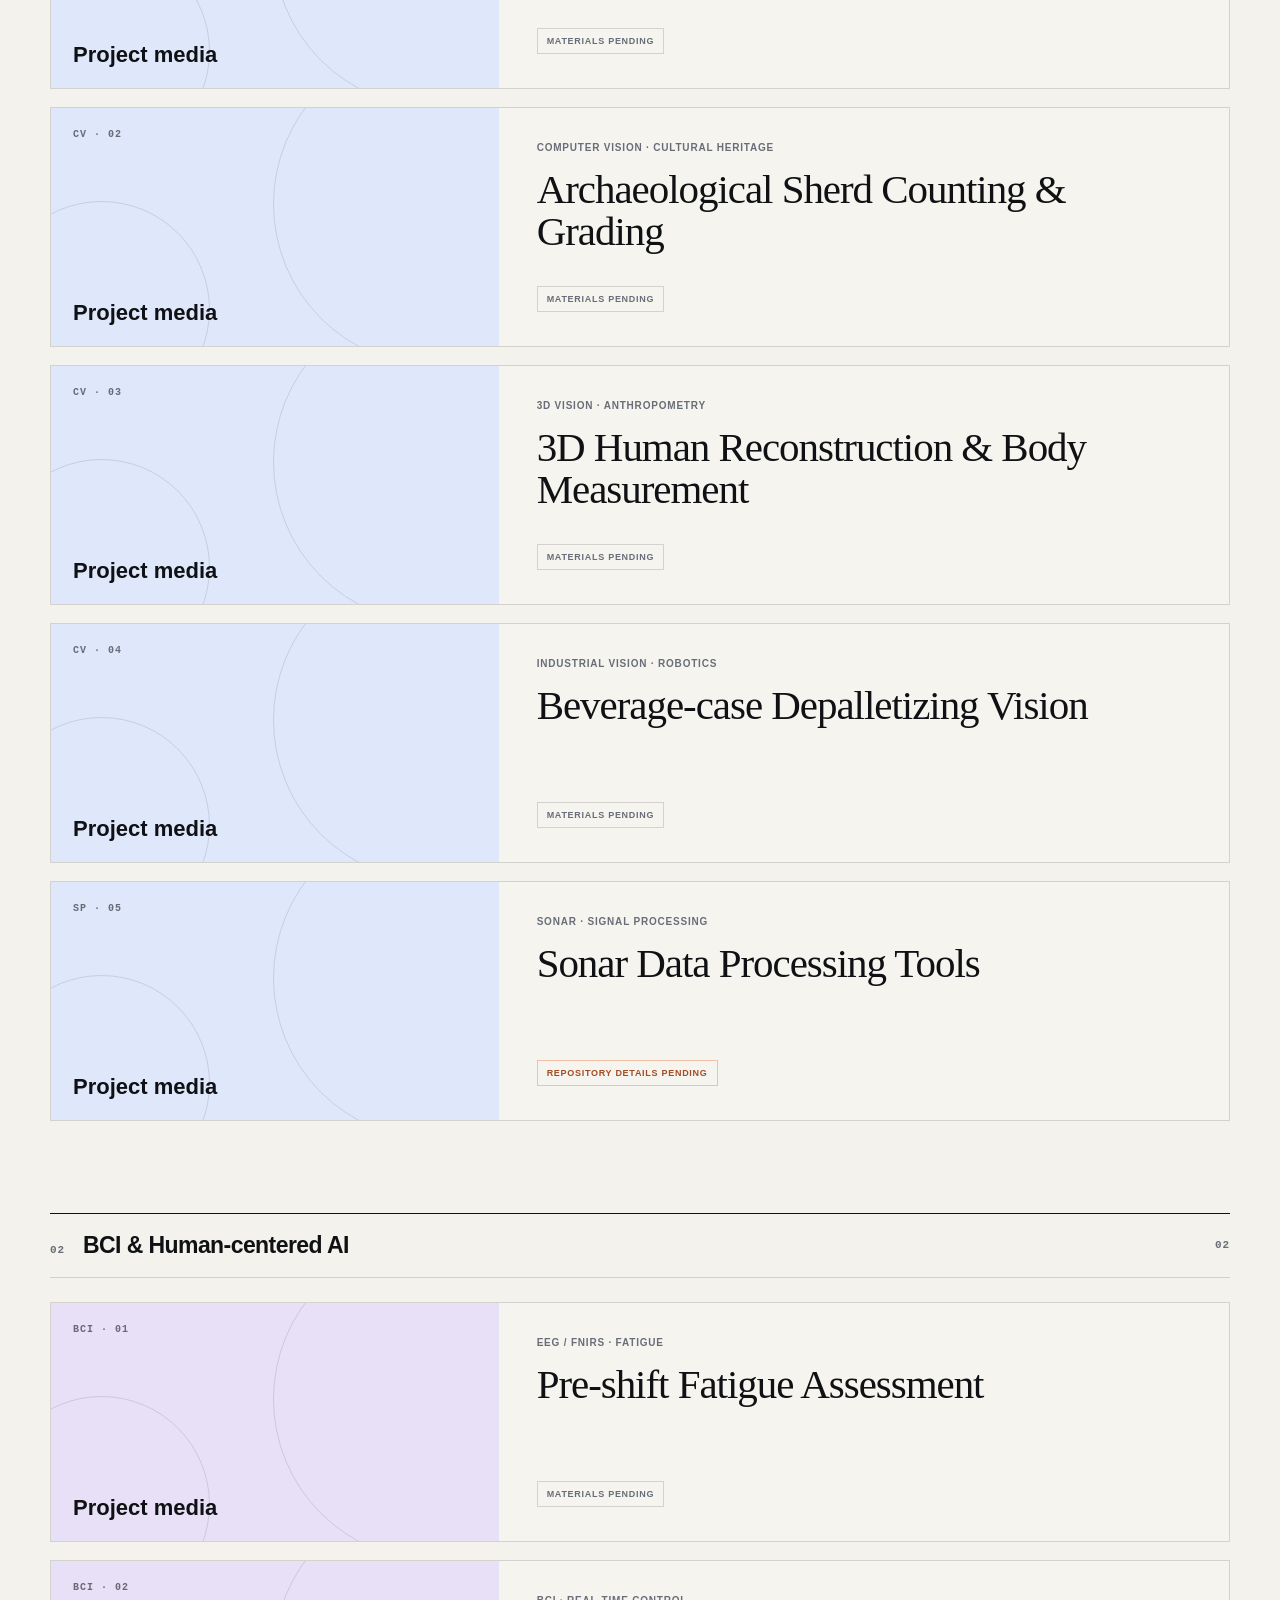
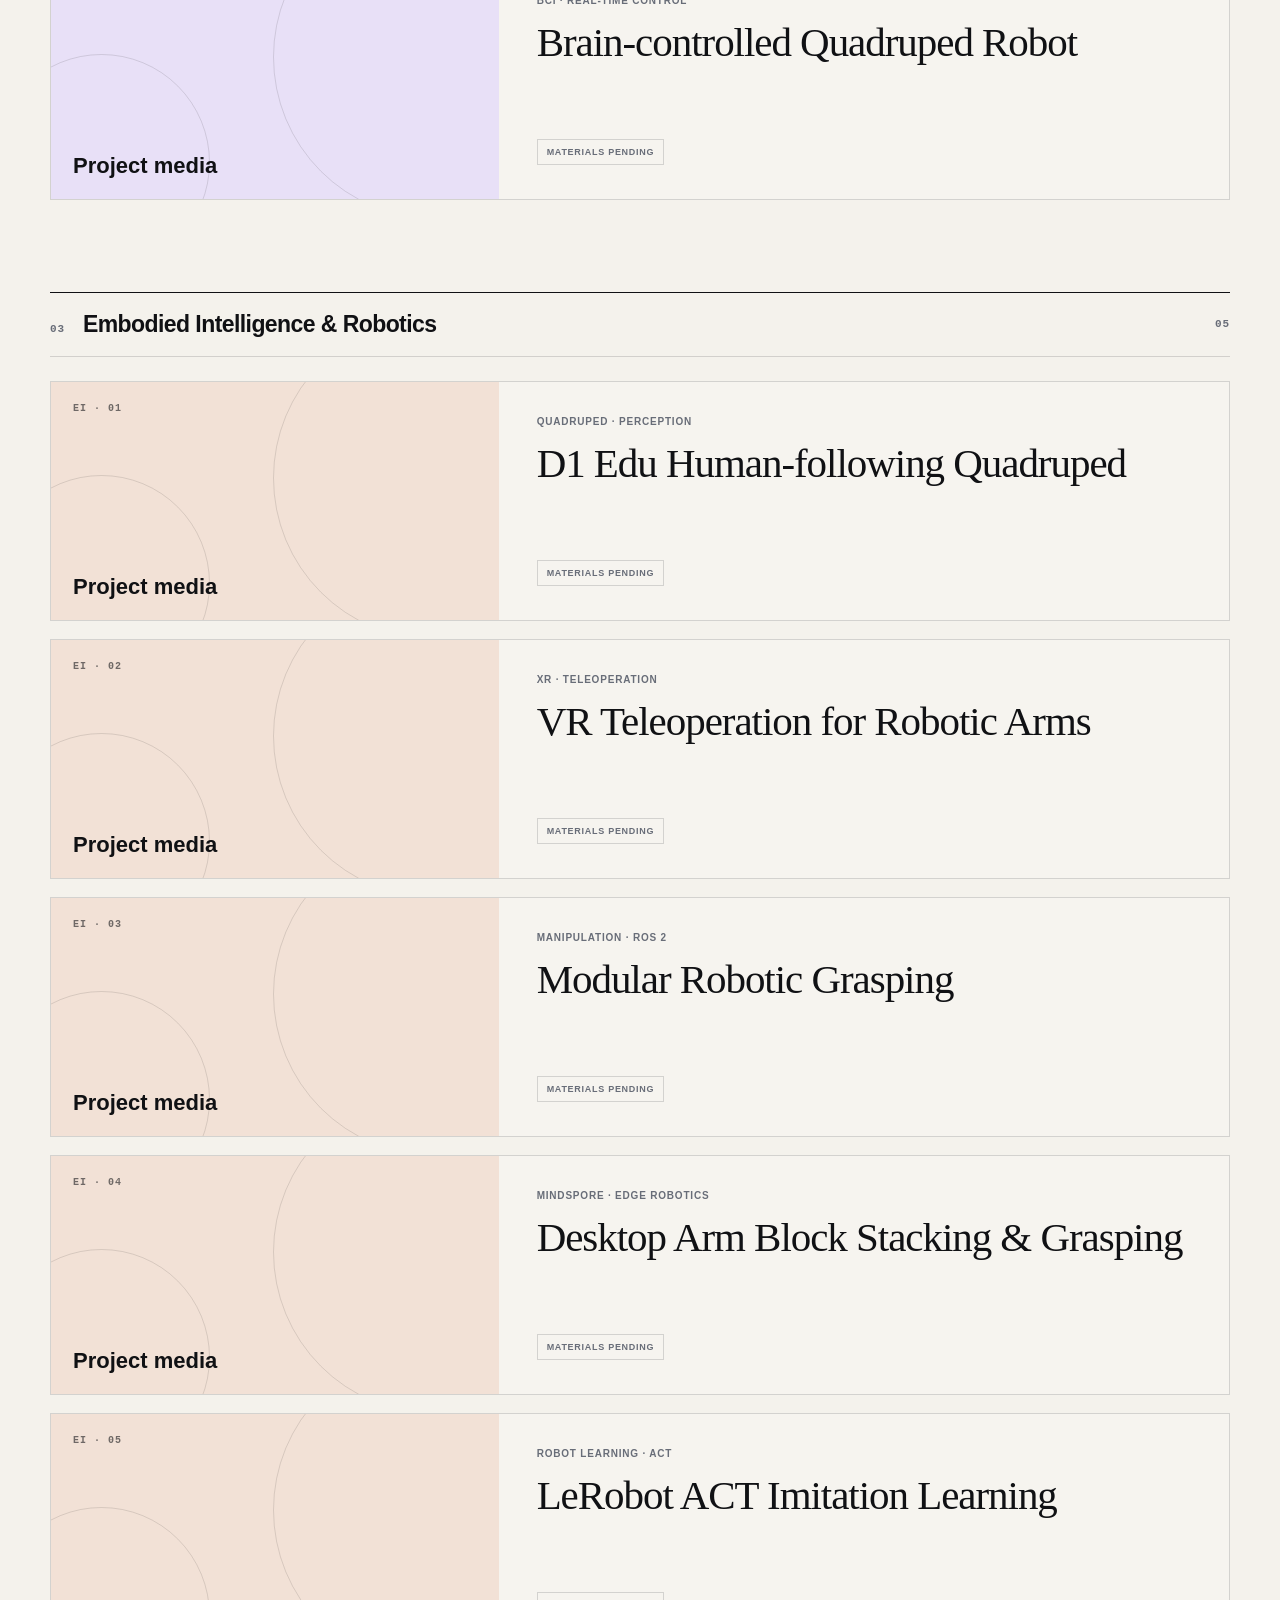
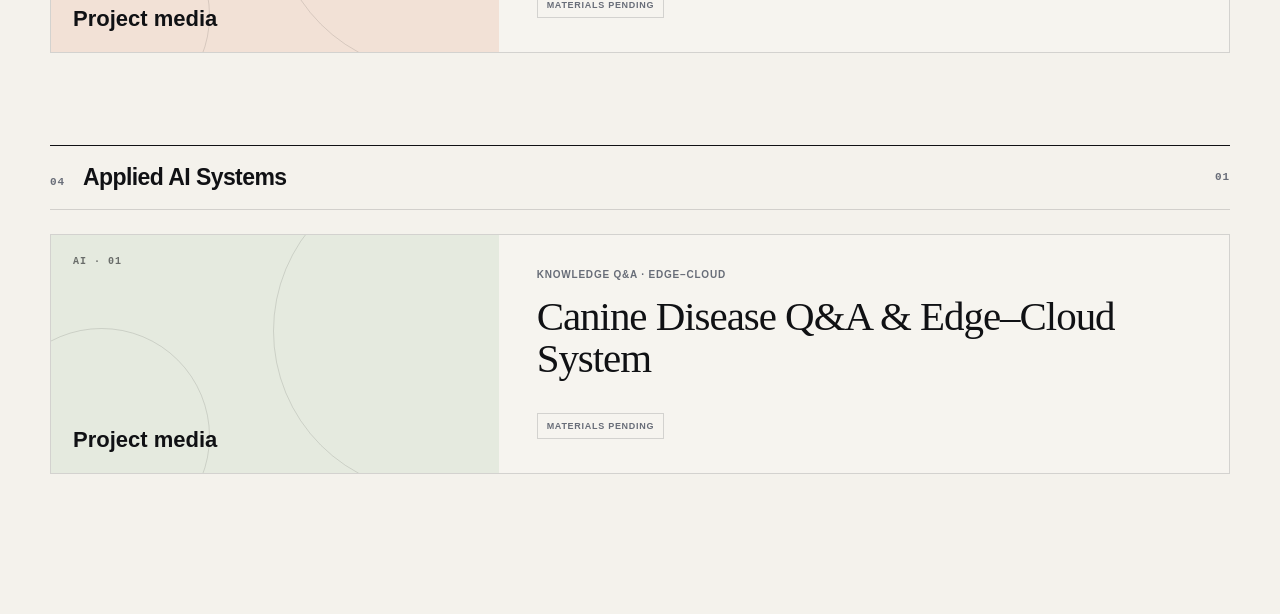
==== commit 79305786: "Add hero images, logos and refine bilingual portfolio" ====
--- a/index.html
+++ b/index.html
@@ -15,17 +15,17 @@
     <link rel="icon" href="favicon.svg" type="image/svg+xml" />
     <link rel="manifest" href="site.webmanifest" />
     <link rel="stylesheet" href="styles.css" />
-    <script src="app.js" defer></script>
+    <script src="app.js?v=3" defer></script>
     <title>Yidong Shen — Computer Vision &amp; Embodied AI</title>
   </head>
-  <body>
+  <body class="focus-home">
     <a class="skip-link" href="#main" data-en="Skip to content" data-zh="跳到正文">Skip to content</a>
     <header class="site-header" id="top">
       <a class="brand" href="#top" aria-label="Yidong Shen, home">
-        <span class="brand-mark">YS</span><span>Yidong Shen</span>
+        <img class="brand-mark" src="assets/avatar.jpg" width="36" height="36" alt="" /><span>Yidong Shen</span>
       </a>
       <nav aria-label="Primary navigation">
-        <a href="#highlights" data-en="Highlights" data-zh="亮点">Highlights</a>
+        <a class="nav-active" href="#top" aria-current="page" data-en="Home" data-zh="首页">Home</a>
         <a href="#work" data-en="Work" data-zh="项目">Work</a>
         <a href="#experience" data-en="Experience" data-zh="经历">Experience</a>
         <a href="#about" data-en="About" data-zh="关于">About</a>
@@ -43,18 +43,111 @@
         <div class="hero-copy reveal">
           <p class="eyebrow"><span></span><span data-en="Computer vision &amp; embodied AI engineer" data-zh="机器视觉与具身智能算法工程师">Computer vision &amp; embodied AI engineer</span></p>
           <h1><span data-en="Vision that" data-zh="让视觉真正">Vision that</span><br /><em data-en="moves." data-zh="行动。">moves.</em></h1>
-          <p class="hero-intro" data-en="I build deployable perception systems—from lightweight vision models and edge inference to ROS 2 integration and robot action. My BCI work adds a distinct perspective on multimodal sensing and human–machine interaction." data-zh="我构建可部署的感知系统：从轻量化视觉模型、边缘端推理，到 ROS 2 系统集成与机器人执行。脑机接口研究则让我在多模态感知和人机交互上拥有不同于传统视觉候选人的视角。">I build deployable perception systems—from lightweight vision models and edge inference to ROS 2 integration and robot action. My BCI work adds a distinct perspective on multimodal sensing and human–machine interaction.</p>
+          <div class="hero-intro">
+            <p data-en="I build deployable perception systems across computer vision, embodied intelligence, and BCI—from lightweight models and edge inference to ROS 2 integration and robot action." data-zh="我构建可部署的感知系统，方向覆盖机器视觉、具身智能与脑机接口：从轻量化模型和边缘推理，到 ROS 2 集成与机器人执行。">I build deployable perception systems across computer vision, embodied intelligence, and BCI—from lightweight models and edge inference to ROS 2 integration and robot action.</p>
+          </div>
+          <div class="affiliation-grid" aria-label="Education and internship affiliations">
+            <div class="affiliation-item">
+              <img src="assets/logo-hzcu.png" width="560" height="147" alt="Hangzhou City University" />
+              <span data-en="Electronic Information" data-zh="电子信息">Electronic Information</span>
+            </div>
+            <div class="affiliation-item">
+              <img src="assets/logo-zju-bj.png" width="411" height="83" alt="Binjiang Institute of Zhejiang University" />
+              <span data-en="Robotics &amp; perception internship" data-zh="机器人与感知实习">Robotics &amp; perception internship</span>
+            </div>
+          </div>
           <div class="hero-actions">
             <a class="primary-button" href="#work"><span data-en="Explore selected work" data-zh="查看代表项目">Explore selected work</span><span>↓</span></a>
             <a class="text-link" href="mailto:yidong0501@gmail.com"><span data-en="Email me" data-zh="联系我">Email me</span> ↗</a>
           </div>
         </div>
-        <div class="hero-visual reveal" aria-label="Three connected research areas">
-          <div class="portrait-wrap"><img src="assets/profile.jpg" width="460" height="460" alt="Yidong Shen" /></div>
-          <div class="orbit orbit-one" aria-hidden="true"></div><div class="orbit orbit-two" aria-hidden="true"></div>
-          <span class="signal signal-vision" aria-label="Computer Vision">CV</span><span class="signal signal-bci" aria-label="Brain-computer interfaces">BCI</span><span class="signal signal-embodied" aria-label="Embodied Intelligence">EI</span>
-          <p class="visual-caption"><span data-en="Hangzhou, China" data-zh="中国 · 杭州">Hangzhou, China</span><br /><strong data-en="Open to 2027 full-time opportunities" data-zh="寻找 2027 届全职机会">Open to 2027 full-time opportunities</strong></p>
-        </div>
+        <div class="hero-visual reveal">
+          <div class="hero-carousel" role="region" aria-roledescription="carousel" aria-label="Selected moments from research and engineering work">
+            <div class="carousel-heading" aria-live="polite">
+              <div>
+                <p class="carousel-heading-kicker" data-en="Research communication" data-zh="学术交流">Research communication</p>
+                <h2 class="carousel-heading-title" data-en="Presenting RCD-DETR at IEEE SMC 2025" data-zh="在 IEEE SMC 2025 汇报 RCD-DETR">Presenting RCD-DETR at IEEE SMC 2025</h2>
+              </div>
+              <span class="carousel-counter">01 / 03</span>
+            </div>
+            <div class="carousel-stage" aria-live="off">
+              <figure class="carousel-slide conference-slide is-active" aria-hidden="false">
+                <img src="assets/hero-conference.jpg" width="1800" height="2400" alt="Yidong Shen presenting RCD-DETR at IEEE SMC 2025" />
+                <figcaption><span data-en="Research communication" data-zh="学术交流">Research communication</span><strong data-en="Presenting RCD-DETR at IEEE SMC 2025" data-zh="在 IEEE SMC 2025 汇报 RCD-DETR">Presenting RCD-DETR at IEEE SMC 2025</strong></figcaption>
+              </figure>
+              <figure class="carousel-slide lab-slide" aria-hidden="true">
+                <img src="assets/hero-lab.jpg" width="1800" height="1350" alt="Testing a conveyor vision system for digital documentation of excavated roof-tile fragments" />
+                <figcaption><span data-en="Cultural heritage × computer vision" data-zh="文化遗产 × 计算机视觉">Cultural heritage × computer vision</span><strong data-en="Digital preservation for excavated roof-tile fragments" data-zh="为出土瓦片建立数字档案">Digital preservation for excavated roof-tile fragments</strong></figcaption>
+              </figure>
+              <figure class="carousel-slide industrial-slide" aria-hidden="true">
+                <img src="assets/hero-industrial.jpg" width="1706" height="1280" alt="Developing and validating an Eye-to-Hand calibration tool for a JAKA robotic arm" />
+                <figcaption><span data-en="Robot vision calibration" data-zh="机器人视觉标定">Robot vision calibration</span><strong data-en="Eye-to-Hand calibration for a JAKA robotic arm" data-zh="JAKA 机械臂 Eye-to-Hand 标定">Eye-to-Hand calibration for a JAKA robotic arm</strong></figcaption>
+              </figure>
+              <div class="carousel-controls">
+                <button class="carousel-arrow carousel-prev" type="button" aria-label="Previous slide">←</button>
+                <button class="carousel-arrow carousel-next" type="button" aria-label="Next slide">→</button>
+              </div>
+              <div class="carousel-dots" aria-label="Choose a slide">
+                <button class="carousel-dot is-active" type="button" aria-label="Show slide 1" aria-current="true"></button>
+                <button class="carousel-dot" type="button" aria-label="Show slide 2"></button>
+                <button class="carousel-dot" type="button" aria-label="Show slide 3"></button>
+              </div>
+            </div>
+          </div>
+        </div>
+      </section>
+
+      <section class="project-catalog shell" id="work" aria-labelledby="catalog-title">
+        <div class="catalog-intro">
+          <div>
+            <p class="section-label" data-en="Project index" data-zh="项目索引">Project index</p>
+            <h2 id="catalog-title"><span data-en="Selected work," data-zh="按能力方向组织">Selected work,</span><br /><span data-en="organized by capability." data-zh="代表项目。">organized by capability.</span></h2>
+          </div>
+          <p data-en="This is the project structure first. Each card will be completed with your role, technical path, evidence, images, video, code, and links as materials are confirmed." data-zh="这里先建立项目结构。后续将根据你逐项提供的材料，为每张卡补充个人职责、技术路线、成果证据、图片、视频、代码与链接。">This is the project structure first. Each card will be completed with your role, technical path, evidence, images, video, code, and links as materials are confirmed.</p>
+        </div>
+        <nav class="catalog-nav" aria-label="Project categories">
+          <a href="#vision-projects" data-en="Perception &amp; Measurement" data-zh="感知与测量">Perception &amp; Measurement</a>
+          <a href="#bci-projects" data-en="BCI &amp; Human-centered AI" data-zh="脑机接口与人因智能">BCI &amp; Human-centered AI</a>
+          <a href="#robotics-projects" data-en="Embodied Robotics" data-zh="具身机器人">Embodied Robotics</a>
+          <a href="#applied-projects" data-en="Applied AI Systems" data-zh="AI 应用系统">Applied AI Systems</a>
+        </nav>
+
+        <section class="catalog-group" id="vision-projects" aria-labelledby="vision-projects-title">
+          <header class="catalog-group-heading"><div><span>01</span><h3 id="vision-projects-title" data-en="Perception &amp; Measurement" data-zh="感知与测量">Perception &amp; Measurement</h3></div><strong>05</strong></header>
+          <div class="catalog-grid">
+            <article class="catalog-card vision-placeholder"><div class="catalog-media"><span>CV · 01</span><strong data-en="Project media" data-zh="项目图片 / 视频">Project media</strong></div><div class="catalog-card-body"><p>Computer Vision · Edge AI</p><h4 data-en="Conveyor-belt Egg Detection &amp; Counting" data-zh="传送带鸡蛋检测计数">Conveyor-belt Egg Detection &amp; Counting</h4><span class="catalog-state" data-en="Materials pending" data-zh="材料待补充">Materials pending</span></div></article>
+            <article class="catalog-card vision-placeholder"><div class="catalog-media"><span>CV · 02</span><strong data-en="Project media" data-zh="项目图片 / 视频">Project media</strong></div><div class="catalog-card-body"><p>Computer Vision · Cultural Heritage</p><h4 data-en="Archaeological Sherd Counting &amp; Grading" data-zh="考古陶片计数与分档">Archaeological Sherd Counting &amp; Grading</h4><span class="catalog-state" data-en="Materials pending" data-zh="材料待补充">Materials pending</span></div></article>
+            <article class="catalog-card vision-placeholder"><div class="catalog-media"><span>CV · 03</span><strong data-en="Project media" data-zh="项目图片 / 视频">Project media</strong></div><div class="catalog-card-body"><p>3D Vision · Anthropometry</p><h4 data-en="3D Human Reconstruction &amp; Body Measurement" data-zh="人体重建与维度测量">3D Human Reconstruction &amp; Body Measurement</h4><span class="catalog-state" data-en="Materials pending" data-zh="材料待补充">Materials pending</span></div></article>
+            <article class="catalog-card vision-placeholder"><div class="catalog-media"><span>CV · 04</span><strong data-en="Project media" data-zh="项目图片 / 视频">Project media</strong></div><div class="catalog-card-body"><p>Industrial Vision · Robotics</p><h4 data-en="Beverage-case Depalletizing Vision" data-zh="饮料箱拆码垛机器人视觉">Beverage-case Depalletizing Vision</h4><span class="catalog-state" data-en="Materials pending" data-zh="材料待补充">Materials pending</span></div></article>
+            <article class="catalog-card vision-placeholder"><div class="catalog-media"><span>SP · 05</span><strong data-en="Project media" data-zh="项目图片 / 视频">Project media</strong></div><div class="catalog-card-body"><p>Sonar · Signal Processing</p><h4 data-en="Sonar Data Processing Tools" data-zh="声呐数据处理工具">Sonar Data Processing Tools</h4><span class="catalog-state scope-state" data-en="Repository details pending" data-zh="仓库信息待确认">Repository details pending</span></div></article>
+          </div>
+        </section>
+
+        <section class="catalog-group" id="bci-projects" aria-labelledby="bci-projects-title">
+          <header class="catalog-group-heading"><div><span>02</span><h3 id="bci-projects-title" data-en="BCI &amp; Human-centered AI" data-zh="脑机接口与人因智能">BCI &amp; Human-centered AI</h3></div><strong>02</strong></header>
+          <div class="catalog-grid">
+            <article class="catalog-card bci-placeholder"><div class="catalog-media"><span>BCI · 01</span><strong data-en="Project media" data-zh="项目图片 / 视频">Project media</strong></div><div class="catalog-card-body"><p>EEG / fNIRS · Fatigue</p><h4 data-en="Pre-shift Fatigue Assessment" data-zh="脑机接口上岗前疲劳度检测">Pre-shift Fatigue Assessment</h4><span class="catalog-state" data-en="Materials pending" data-zh="材料待补充">Materials pending</span></div></article>
+            <article class="catalog-card bci-placeholder"><div class="catalog-media"><span>BCI · 02</span><strong data-en="Project media" data-zh="项目图片 / 视频">Project media</strong></div><div class="catalog-card-body"><p>BCI · Real-time Control</p><h4 data-en="Brain-controlled Quadruped Robot" data-zh="脑控机器狗">Brain-controlled Quadruped Robot</h4><span class="catalog-state" data-en="Materials pending" data-zh="材料待补充">Materials pending</span></div></article>
+          </div>
+        </section>
+
+        <section class="catalog-group" id="robotics-projects" aria-labelledby="robotics-projects-title">
+          <header class="catalog-group-heading"><div><span>03</span><h3 id="robotics-projects-title" data-en="Embodied Intelligence &amp; Robotics" data-zh="具身智能与机器人">Embodied Intelligence &amp; Robotics</h3></div><strong>05</strong></header>
+          <div class="catalog-grid">
+            <article class="catalog-card robotics-placeholder"><div class="catalog-media"><span>EI · 01</span><strong data-en="Project media" data-zh="项目图片 / 视频">Project media</strong></div><div class="catalog-card-body"><p>Quadruped · Perception</p><h4 data-en="D1 Edu Human-following Quadruped" data-zh="智元 D1 Edu 人体跟随机器狗">D1 Edu Human-following Quadruped</h4><span class="catalog-state" data-en="Materials pending" data-zh="材料待补充">Materials pending</span></div></article>
+            <article class="catalog-card robotics-placeholder"><div class="catalog-media"><span>EI · 02</span><strong data-en="Project media" data-zh="项目图片 / 视频">Project media</strong></div><div class="catalog-card-body"><p>XR · Teleoperation</p><h4 data-en="VR Teleoperation for Robotic Arms" data-zh="VR 遥操机械臂">VR Teleoperation for Robotic Arms</h4><span class="catalog-state" data-en="Materials pending" data-zh="材料待补充">Materials pending</span></div></article>
+            <article class="catalog-card robotics-placeholder"><div class="catalog-media"><span>EI · 03</span><strong data-en="Project media" data-zh="项目图片 / 视频">Project media</strong></div><div class="catalog-card-body"><p>Manipulation · ROS 2</p><h4 data-en="Modular Robotic Grasping" data-zh="机械臂模块化夹取">Modular Robotic Grasping</h4><span class="catalog-state" data-en="Materials pending" data-zh="材料待补充">Materials pending</span></div></article>
+            <article class="catalog-card robotics-placeholder"><div class="catalog-media"><span>EI · 04</span><strong data-en="Project media" data-zh="项目图片 / 视频">Project media</strong></div><div class="catalog-card-body"><p>MindSpore · Edge Robotics</p><h4 data-en="Desktop Arm Block Stacking &amp; Grasping" data-zh="昇思平台桌面机械臂积木堆叠与抓夹">Desktop Arm Block Stacking &amp; Grasping</h4><span class="catalog-state" data-en="Materials pending" data-zh="材料待补充">Materials pending</span></div></article>
+            <article class="catalog-card robotics-placeholder"><div class="catalog-media"><span>EI · 05</span><strong data-en="Project media" data-zh="项目图片 / 视频">Project media</strong></div><div class="catalog-card-body"><p>Robot Learning · ACT</p><h4 data-en="LeRobot ACT Imitation Learning" data-zh="LeRobot ACT 模仿学习机械臂">LeRobot ACT Imitation Learning</h4><span class="catalog-state" data-en="Materials pending" data-zh="材料待补充">Materials pending</span></div></article>
+          </div>
+        </section>
+
+        <section class="catalog-group" id="applied-projects" aria-labelledby="applied-projects-title">
+          <header class="catalog-group-heading"><div><span>04</span><h3 id="applied-projects-title" data-en="Applied AI Systems" data-zh="AI 应用系统">Applied AI Systems</h3></div><strong>01</strong></header>
+          <div class="catalog-grid">
+            <article class="catalog-card applied-placeholder"><div class="catalog-media"><span>AI · 01</span><strong data-en="Project media" data-zh="项目图片 / 视频">Project media</strong></div><div class="catalog-card-body"><p>Knowledge Q&amp;A · Edge–Cloud</p><h4 data-en="Canine Disease Q&amp;A &amp; Edge–Cloud System" data-zh="智能犬种疾病防治问答与边云协同系统">Canine Disease Q&amp;A &amp; Edge–Cloud System</h4><span class="catalog-state" data-en="Materials pending" data-zh="材料待补充">Materials pending</span></div></article>
+          </div>
+        </section>
       </section>
 
       <section class="proof-strip shell" aria-label="Key evidence">
@@ -100,31 +193,31 @@
         </div>
       </section>
 
-      <section class="work shell" id="work">
+      <section class="work shell" id="legacy-work">
         <div class="section-heading work-heading reveal"><div><p class="section-label" data-en="Selected work" data-zh="代表项目">Selected work</p><h2 data-en="Systems, not isolated demos." data-zh="做系统，而不只是做 Demo。">Systems, not isolated demos.</h2></div><p data-en="Selected projects show the path from sensing and data to models, deployment, and interaction." data-zh="这些项目展示了从感知与数据，到模型、部署和交互执行的完整技术链路。">Selected projects show the path from sensing and data to models, deployment, and interaction.</p></div>
         <div class="project-grid">
           <a class="project-card vision featured reveal" href="https://ieeexplore.ieee.org/abstract/document/11343239" target="_blank" rel="noreferrer">
             <div class="project-visual"><img src="assets/egg-vision.png" loading="lazy" width="2996" height="1431" alt="Egg detection results in conveyor and lab scenes" /><span class="project-number">01</span><span class="project-arrow">↗</span></div>
             <div class="project-body"><p class="project-kicker">Computer Vision · Edge AI</p><h3 data-en="RCD-DETR &amp; EggVision" data-zh="RCD-DETR 与蛋品视觉系统">RCD-DETR &amp; EggVision</h3><p class="project-description" data-en="A lightweight dense-object detector and edge deployment pipeline for conveyor-belt egg detection, counting, and device-cloud management." data-zh="面向传送带密集目标检测的轻量化模型与端侧部署链路，覆盖鸡蛋检测计数和设备云端管理。">A lightweight dense-object detector and edge deployment pipeline for conveyor-belt egg detection, counting, and device-cloud management.</p><ul><li>Detection Transformer</li><li>Edge AI</li><li>ONNX / OM</li><li>Deployment</li></ul></div>
           </a>
-          <a class="project-card embodied featured reveal" href="https://github.com/shaun5297/mindyolo-cube" target="_blank" rel="noreferrer">
-            <div class="project-visual portrait-media"><picture><source media="(prefers-reduced-motion: reduce)" srcset="assets/block-grasp.png" /><img src="assets/robot-grasp.gif" loading="lazy" width="400" height="711" alt="Edge-AI robot arm detecting and manipulating colored blocks" /></picture><span class="demo-badge" data-en="REAL DEMO" data-zh="真实演示">REAL DEMO</span><span class="project-number">02</span><span class="project-arrow">↗</span></div>
+          <article class="project-card embodied featured reveal">
+            <div class="project-visual piper-media"><picture><source media="(prefers-reduced-motion: reduce)" srcset="assets/block-grasp.png" /><img src="assets/piper-grasp.gif" loading="lazy" width="400" height="225" alt="Piper robotic arm executing a grasping task on a banana" /></picture><span class="demo-badge" data-en="VALIDATED DEMO" data-zh="已验证演示">VALIDATED DEMO</span><span class="project-number">02</span><span class="project-status" data-en="ZJU-BJ INTERNSHIP" data-zh="浙大滨江实习">ZJU-BJ INTERNSHIP</span></div>
+            <div class="project-body"><p class="project-kicker" data-en="Embodied Intelligence · Full-stack manipulation" data-zh="具身智能 · 全链路操作">Embodied Intelligence · Full-stack manipulation</p><h3 data-en="Piper Full-stack Grasping" data-zh="Piper 非结构化物体全链路抓取">Piper Full-stack Grasping</h3><p class="project-description" data-en="A validated perception–planning–execution loop for bananas, blocks, and bottles: VLM task constraints, GroundedSAM segmentation and hand–eye alignment, GraspGenX 6DoF grasp generation, then MoveIt and state-machine execution." data-zh="面向香蕉、积木和水瓶完成感知—规划—执行闭环：VLM 解析任务约束，GroundedSAM 分割与手眼对齐，GraspGenX 生成并过滤 6DoF 抓取，最终由 MoveIt 与状态机执行。">A validated perception–planning–execution loop for bananas, blocks, and bottles: VLM task constraints, GroundedSAM segmentation and hand–eye alignment, GraspGenX 6DoF grasp generation, then MoveIt and state-machine execution.</p><ul><li>VLM</li><li>GroundedSAM</li><li>GraspGenX 6DoF</li><li>MoveIt</li></ul></div>
+          </article>
+          <a class="project-card embodied reveal" href="https://github.com/shaun5297/mindyolo-cube" target="_blank" rel="noreferrer">
+            <div class="project-visual portrait-media"><picture><source media="(prefers-reduced-motion: reduce)" srcset="assets/block-grasp.png" /><img src="assets/robot-grasp.gif" loading="lazy" width="400" height="711" alt="Edge-AI robot arm detecting and manipulating colored blocks" /></picture><span class="demo-badge" data-en="REAL DEMO" data-zh="真实演示">REAL DEMO</span><span class="project-number">03</span><span class="project-arrow">↗</span></div>
             <div class="project-body"><p class="project-kicker" data-en="Embodied Intelligence · Edge robotics" data-zh="具身智能 · 端侧机器人">Embodied Intelligence · Edge robotics</p><h3 data-en="Edge-AI Robot Manipulation" data-zh="端侧 AI 机械臂操作">Edge-AI Robot Manipulation</h3><p class="project-description" data-en="An on-device perception-to-action prototype integrating lightweight detection, coordinate calibration, and robotic manipulation." data-zh="在端侧贯通轻量化检测、坐标标定与机械臂执行的感知到行动原型系统。">An on-device perception-to-action prototype integrating lightweight detection, coordinate calibration, and robotic manipulation.</p><ul><li>MindSpore</li><li>ROS 2</li><li>Calibration</li><li>Manipulation</li></ul></div>
           </a>
           <article class="project-card vision reveal">
-            <div class="project-visual"><img src="assets/industrial-vision.jpg" loading="lazy" width="1280" height="800" alt="Detected pallet layer regions in an industrial robot workspace" /><span class="project-number">03</span><span class="project-status" data-en="INTERNSHIP PROJECT" data-zh="实习项目">INTERNSHIP PROJECT</span></div>
+            <div class="project-visual"><img src="assets/industrial-vision.jpg" loading="lazy" width="1280" height="800" alt="Detected pallet layer regions in an industrial robot workspace" /><span class="project-number">04</span><span class="project-status" data-en="INTERNSHIP PROJECT" data-zh="实习项目">INTERNSHIP PROJECT</span></div>
             <div class="project-body"><p class="project-kicker" data-en="Industrial 3D Vision" data-zh="工业三维视觉">Industrial 3D Vision</p><h3 data-en="Pallet Stack Perception" data-zh="托盘垛型感知与测量">Pallet Stack Perception</h3><p class="project-description" data-en="RGB-D and point-cloud perception for pallet layer localization, stack geometry estimation, and robot-workcell verification." data-zh="面向托盘层定位、垛型几何估计与机器人工作站验证的 RGB-D 和点云感知方案。">RGB-D and point-cloud perception for pallet layer localization, stack geometry estimation, and robot-workcell verification.</p><ul><li>RGB-D</li><li>Point Cloud</li><li>ROS 2</li><li>Industrial Robotics</li></ul></div>
           </article>
           <a class="project-card bci reveal" href="https://github.com/shaun5297/bsense-dataset-studio" target="_blank" rel="noreferrer">
-            <div class="project-visual bci-media"><img src="assets/braincheck-device.png" loading="lazy" width="830" height="1066" alt="Annotated EEG and fNIRS device layout" /><span class="project-number">04</span><span class="project-arrow">↗</span></div>
+            <div class="project-visual bci-media"><img src="assets/braincheck-device.png" loading="lazy" width="830" height="1066" alt="Annotated EEG and fNIRS device layout" /><span class="project-number">05</span><span class="project-arrow">↗</span></div>
             <div class="project-body"><p class="project-kicker" data-en="Brain–Computer Interfaces" data-zh="脑机接口">Brain–Computer Interfaces</p><h3 data-en="BSense Dataset Studio" data-zh="BSense 多模态数据平台">BSense Dataset Studio</h3><p class="project-description" data-en="A reproducible multimodal BCI workflow for synchronized acquisition, experimental tasks, quality control, and dataset construction." data-zh="面向多模态脑机实验的可复现采集与数据集工作流，覆盖同步任务、质量控制、标注与数据构建。">A reproducible multimodal BCI workflow for synchronized acquisition, experimental tasks, quality control, and dataset construction.</p><ul><li>EEG / fNIRS</li><li>LSL</li><li>XDF</li><li>Dataset QC</li></ul></div>
           </a>
-          <article class="project-card vision reveal">
-            <div class="project-visual"><img src="assets/dogguard.jpg" loading="lazy" width="1850" height="1000" alt="Dog breed detection results across multiple images" /><span class="project-number">05</span><span class="project-status" data-en="COMPETITION PROJECT" data-zh="竞赛项目">COMPETITION PROJECT</span></div>
-            <div class="project-body"><p class="project-kicker">Computer Vision · LLM</p><h3 data-en="DogGuard" data-zh="犬卫士">DogGuard</h3><p class="project-description" data-en="An Ascend edge-AI assistant combining 120-breed recognition with generated parasite prevention guidance; the prototype reported 0.715 mAP50–95 and about 47 ms edge inference." data-zh="基于昇腾端侧 AI 的犬种识别与寄生虫防治助手，支持 120 类犬种；原型报告 mAP50–95 为 0.715，端侧推理约 47 ms。">An Ascend edge-AI assistant combining 120-breed recognition with generated parasite prevention guidance; the prototype reported 0.715 mAP50–95 and about 47 ms edge inference.</p><ul><li>MindYOLO</li><li>Ascend AI</li><li>LoRA</li><li>MQTT</li></ul></div>
-          </article>
           <a class="project-card vision reveal" href="https://github.com/shaun5297/SMPLest-X" target="_blank" rel="noreferrer">
-            <div class="project-visual"><img src="assets/smplx-anthropometry.png" loading="lazy" width="1600" height="900" alt="SMPL-X body reconstruction and anthropometric evaluation" /><span class="project-number">06</span><span class="project-arrow">↗</span></div>
+            <div class="project-visual"><img src="assets/smplx-anthropometry.png" loading="lazy" width="1600" height="900" alt="SMPL-X body reconstruction and anthropometric evaluation" /><span class="project-number">07</span><span class="project-arrow">↗</span></div>
             <div class="project-body"><p class="project-kicker">3D Computer Vision</p><h3 data-en="SMPLest-X Anthropometry" data-zh="SMPLest-X 人体重建与测量">SMPLest-X Anthropometry</h3><p class="project-description" data-en="A 3D human reconstruction and anthropometric evaluation workflow with explicit geometry, provenance, and independent validation." data-zh="强调几何定义、数据来源与独立验证的三维人体重建和人体测量评估流程。">A 3D human reconstruction and anthropometric evaluation workflow with explicit geometry, provenance, and independent validation.</p><ul><li>SMPL-X</li><li>PyTorch</li><li>3D Geometry</li><li>Evaluation</li></ul></div>
           </a>
         </div>
@@ -134,7 +227,7 @@
         <div class="section-heading reveal"><div><p class="section-label" data-en="Experience &amp; education" data-zh="经历与教育">Experience &amp; education</p><h2 data-en="Built across research and deployment." data-zh="在研究与落地之间持续构建。">Built across research and deployment.</h2></div></div>
         <div class="timeline">
           <article class="timeline-item reveal"><time>2025.07 — 2026.04</time><div><h3 data-en="Institute of Software, Chinese Academy of Sciences" data-zh="中国科学院软件研究所">Institute of Software, Chinese Academy of Sciences</h3><p class="timeline-role" data-en="Open-source R&amp;D Intern" data-zh="研发／开源实习生">Open-source R&amp;D Intern</p><p data-en="Built edge-AI robotic-arm applications around MindSpore, ROS 2, YOLO, ONNX/OM conversion, camera calibration, and grasping-system integration." data-zh="围绕 MindSpore、ROS 2、YOLO、ONNX/OM 转换、相机标定与抓取系统联调，开发机械臂端侧 AI 应用。">Built edge-AI robotic-arm applications around MindSpore, ROS 2, YOLO, ONNX/OM conversion, camera calibration, and grasping-system integration.</p></div></article>
-          <article class="timeline-item reveal"><time>2024.08 — 2027.06</time><div><h3 data-en="Hangzhou City University" data-zh="浙大城市学院">Hangzhou City University</h3><p class="timeline-role" data-en="M.Eng. · Electronic Information" data-zh="电子信息硕士">M.Eng. · Electronic Information</p><p data-en="Graduate GPA ranked Top 1%; recipient of the National Graduate Scholarship and University First-Class Scholarship." data-zh="硕士 GPA 前 1%，获研究生国家奖学金、校一等奖学金。">Graduate GPA ranked Top 1%; recipient of the National Graduate Scholarship and University First-Class Scholarship.</p></div></article>
+          <article class="timeline-item reveal"><time>2024.08 — 2027.06</time><div><h3 data-en="Hangzhou City University" data-zh="浙大城市学院">Hangzhou City University</h3><p class="timeline-role" data-en="M.Eng. in Electronic Information · Computer Technology" data-zh="电子信息硕士 · 计算机技术方向">M.Eng. in Electronic Information · Computer Technology</p><p data-en="Graduate GPA ranked Top 1%; recipient of the National Graduate Scholarship and University First-Class Scholarship." data-zh="硕士 GPA 前 1%，获研究生国家奖学金、校一等奖学金。">Graduate GPA ranked Top 1%; recipient of the National Graduate Scholarship and University First-Class Scholarship.</p></div></article>
           <article class="timeline-item reveal"><time>2021.09 — 2023.06</time><div><h3 data-en="Zhejiang Wanli University" data-zh="浙江万里学院">Zhejiang Wanli University</h3><p class="timeline-role" data-en="B.Eng. · Computer Science and Technology" data-zh="计算机科学与技术本科">B.Eng. · Computer Science and Technology</p><p data-en="Artificial intelligence track; undergraduate GPA ranked Top 3%; Outstanding Graduate of Zhejiang Province." data-zh="人工智能方向，本科 GPA 前 3%，浙江省优秀毕业生。">Artificial intelligence track; undergraduate GPA ranked Top 3%; Outstanding Graduate of Zhejiang Province.</p></div></article>
         </div>
         <p class="experience-note" data-en="Seth Automation and Zhejiang University Binjiang Institute details will be added after the revised résumé is finalized; related public-safe project evidence is already included above." data-zh="赛斯自动化科技有限公司与浙江大学滨江研究院的具体经历将在新版简历定稿后补充；可公开的相关项目证据已先展示在上方。">Seth Automation and Zhejiang University Binjiang Institute details will be added after the revised résumé is finalized; related public-safe project evidence is already included above.</p>
@@ -147,7 +240,7 @@
 
       <section class="about shell" id="about">
         <div class="reveal"><p class="section-label" data-en="About" data-zh="关于我">About</p><h2 data-en="I care about the whole path from a signal to a working system." data-zh="我关注从一个信号到一个可运行系统的完整路径。">I care about the whole path from a signal to a working system.</h2></div>
-        <div class="about-copy reveal"><p data-en="I am a master’s student in Electronic Information at Hangzhou City University. My work spans computer vision, edge AI, robotics, and multimodal brain–computer interfaces." data-zh="我目前就读于浙大城市学院电子信息专业硕士，研究与工程实践覆盖计算机视觉、边缘 AI、机器人以及多模态脑机接口。">I am a master’s student in Electronic Information at Hangzhou City University. My work spans computer vision, edge AI, robotics, and multimodal brain–computer interfaces.</p><p data-en="I prefer complete, inspectable engineering: a clear problem definition, reproducible data and models, measured deployment constraints, and honest validation boundaries." data-zh="我偏好可检查、可复现、可度量的完整工程：明确问题边界，建立可靠数据和模型，测量部署约束，并诚实说明验证范围。">I prefer complete, inspectable engineering: a clear problem definition, reproducible data and models, measured deployment constraints, and honest validation boundaries.</p><div class="toolbox"><span>Python</span><span>C++</span><span>PyTorch</span><span>OpenCV</span><span>MindSpore</span><span>ROS 2</span><span>MoveIt 2</span><span>Gazebo</span><span>LSL / XDF</span><span>OpenXR</span></div></div>
+        <div class="about-copy reveal"><p data-en="I am a master’s student in Electronic Information, specializing in Computer Technology, at Hangzhou City University. My work spans computer vision, edge AI, robotics, and multimodal brain–computer interfaces." data-zh="我目前就读于浙大城市学院电子信息专业硕士，方向为计算机技术；研究与工程实践覆盖计算机视觉、边缘 AI、机器人以及多模态脑机接口。">I am a master’s student in Electronic Information, specializing in Computer Technology, at Hangzhou City University. My work spans computer vision, edge AI, robotics, and multimodal brain–computer interfaces.</p><p data-en="I prefer complete, inspectable engineering: a clear problem definition, reproducible data and models, measured deployment constraints, and honest validation boundaries." data-zh="我偏好可检查、可复现、可度量的完整工程：明确问题边界，建立可靠数据和模型，测量部署约束，并诚实说明验证范围。">I prefer complete, inspectable engineering: a clear problem definition, reproducible data and models, measured deployment constraints, and honest validation boundaries.</p><div class="toolbox"><span>Python</span><span>C++</span><span>PyTorch</span><span>OpenCV</span><span>MindSpore</span><span>ROS 2</span><span>MoveIt 2</span><span>Gazebo</span><span>LSL / XDF</span><span>OpenXR</span></div></div>
       </section>
 
       <section class="contact shell reveal" id="contact"><p class="section-label" data-en="Let’s connect" data-zh="联系我">Let’s connect</p><h2 data-en="Building perception systems that work beyond the demo." data-zh="让感知系统真正走出 Demo。">Building perception systems that work beyond the demo.</h2><p data-en="I am open to 2027 graduate roles, research discussions, and engineering collaboration in computer vision, embodied AI, robotics, and edge intelligence." data-zh="我正在寻找 2027 届机器视觉、具身智能、机器人与边缘 AI 相关全职机会，也欢迎研究交流与工程合作。">I am open to 2027 graduate roles, research discussions, and engineering collaboration in computer vision, embodied AI, robotics, and edge intelligence.</p><div class="contact-links"><a href="mailto:yidong0501@gmail.com"><span data-en="Email" data-zh="邮箱">Email</span> · yidong0501@gmail.com ↗</a><a href="https://github.com/shaun5297" target="_blank" rel="noreferrer">GitHub · shaun5297 ↗</a></div></section>
--- a/styles.css
+++ b/styles.css
@@ -14,49 +14,101 @@
 html { scroll-behavior: smooth; }
 body { margin: 0; background: var(--paper); color: var(--ink); font-family: Arial, Helvetica, sans-serif; }
 body.lang-zh { font-family: Arial, "PingFang SC", "Microsoft YaHei", sans-serif; }
+body.focus-home main > section:not(.hero):not(.project-catalog), body.focus-home > footer { display: none; }
 a { color: inherit; text-decoration: none; }
 img { max-width: 100%; }
 .shell { width: min(1180px, calc(100% - 48px)); margin-inline: auto; }
 .skip-link { position: fixed; left: 16px; top: -60px; z-index: 100; padding: 12px 16px; background: var(--ink); color: #fff; }
 .skip-link:focus { top: 16px; }
 
-.site-header { width: min(1180px, calc(100% - 48px)); height: 88px; margin: 0 auto; display: flex; align-items: center; justify-content: space-between; border-bottom: 1px solid var(--line); }
-.brand { display: flex; align-items: center; gap: 12px; font-weight: 700; letter-spacing: -0.02em; }
-.brand-mark { width: 36px; height: 36px; border-radius: 50%; display: grid; place-items: center; color: #fff; background: var(--ink); font-size: 12px; letter-spacing: 0.04em; }
-nav { display: flex; gap: 30px; align-items: center; font-size: 14px; }
-nav a { border-bottom: 1px solid transparent; padding: 10px 0; }
-nav a:hover, nav a:focus-visible { border-color: var(--ink); }
-.header-actions { display: flex; align-items: center; gap: 18px; }
-.header-link { font-size: 13px; font-weight: 700; }
-.language-toggle { border: 1px solid var(--line); background: transparent; color: var(--muted); padding: 9px 11px; display: flex; gap: 5px; align-items: center; cursor: pointer; font: 700 11px/1 Arial, sans-serif; }
-.language-toggle:hover, .language-toggle:focus-visible { border-color: var(--ink); }
+.site-header { width: min(1180px, calc(100% - 48px)); height: 82px; margin: 0 auto; display: grid; grid-template-columns: 1fr auto 1fr; align-items: center; border-bottom: 1px solid var(--line); font-family: Inter, ui-sans-serif, -apple-system, BlinkMacSystemFont, "Segoe UI", "PingFang SC", sans-serif; }
+.brand { display: flex; align-items: center; gap: 12px; font-size: 16px; font-weight: 800; letter-spacing: -0.025em; }
+.brand-mark { width: 36px; height: 36px; border: 1px solid rgba(16, 16, 18, 0.12); border-radius: 50%; object-fit: cover; }
+.site-header nav { display: flex; gap: 8px; align-items: center; padding: 4px; background: rgba(16,17,20,.035); font-size: 12px; font-weight: 700; letter-spacing: -.01em; }
+.site-header nav a { position: relative; padding: 9px 15px; color: var(--muted); }
+.site-header nav a:hover, .site-header nav a:focus-visible { color: var(--ink); }
+.site-header nav a.nav-active { background: var(--paper); color: var(--ink); box-shadow: 0 1px 8px rgba(16,17,20,.07); }
+.site-header nav a.nav-active::after { content: ""; position: absolute; left: 15px; right: 15px; bottom: 4px; height: 2px; background: var(--blue); }
+.header-actions { justify-self: end; display: flex; align-items: center; gap: 8px; }
+.header-link, .language-toggle { min-height: 38px; border: 1px solid var(--line); background: transparent; display: inline-flex; align-items: center; }
+.header-link { padding: 0 13px; font-size: 12px; font-weight: 750; }
+.language-toggle { color: var(--muted); padding: 0 11px; gap: 5px; cursor: pointer; font: 700 11px/1 Arial, sans-serif; }
+.header-link:hover, .header-link:focus-visible, .language-toggle:hover, .language-toggle:focus-visible { border-color: var(--ink); }
 .language-toggle .active { color: var(--ink); }
 
-.hero { min-height: 710px; display: grid; grid-template-columns: 1.14fr .86fr; align-items: center; gap: 64px; padding: 80px 0 90px; }
+.hero { min-height: 710px; display: grid; grid-template-columns: 1.08fr .92fr; align-items: center; gap: 54px; padding: 80px 0 90px; }
+body.focus-home .hero { min-height: calc(100vh - 82px); grid-template-columns: .96fr 1.04fr; gap: 68px; padding: clamp(42px, 6vh, 72px) 0; }
 .eyebrow, .section-label { text-transform: uppercase; letter-spacing: .16em; font-size: 12px; font-weight: 700; }
 .eyebrow { display: flex; align-items: center; gap: 10px; margin: 0 0 34px; }
 .eyebrow > span:first-child { width: 8px; height: 8px; background: var(--orange); border-radius: 50%; flex: 0 0 auto; }
 h1, h2, h3, p { margin-top: 0; }
 h1 { font-family: Georgia, "Times New Roman", serif; font-size: clamp(64px, 7.3vw, 112px); line-height: .88; letter-spacing: -.065em; font-weight: 500; margin-bottom: 40px; }
+body.focus-home h1 { font-size: clamp(60px, 6.4vw, 94px); margin-bottom: 30px; }
 h1 em { color: var(--blue); font-weight: 400; }
 .lang-zh h1 { letter-spacing: -.075em; }
-.hero-intro { max-width: 650px; font-size: 20px; line-height: 1.6; color: #474b54; }
-.hero-actions { display: flex; align-items: center; gap: 28px; margin-top: 38px; }
+.hero-intro { max-width: 580px; font-size: 17px; line-height: 1.65; color: #474b54; }
+.hero-intro p { margin-bottom: 16px; }
+.affiliation-grid { display: grid; grid-template-columns: repeat(2, minmax(0, 1fr)); gap: 14px; max-width: 580px; margin-top: 22px; }
+.affiliation-item { min-width: 0; padding: 16px 0 0; border-top: 1px solid var(--line); display: flex; flex-direction: column; justify-content: space-between; gap: 13px; }
+.affiliation-item img { width: auto; max-width: 100%; height: 34px; object-fit: contain; object-position: left center; }
+.affiliation-item:first-child img { height: 39px; }
+.affiliation-item span { color: var(--muted); font-size: 10px; font-weight: 700; line-height: 1.35; letter-spacing: .06em; text-transform: uppercase; }
+.hero-actions { display: flex; align-items: center; gap: 28px; margin-top: 24px; }
 .primary-button { display: inline-flex; gap: 28px; align-items: center; padding: 16px 20px; background: var(--ink); color: #fff; font-size: 14px; font-weight: 700; }
 .primary-button:hover, .primary-button:focus-visible { background: var(--blue); }
 .text-link { font-weight: 700; font-size: 14px; border-bottom: 1px solid var(--ink); padding-bottom: 5px; }
-.hero-visual { min-height: 480px; position: relative; display: grid; place-items: center; overflow: clip; }
-.portrait-wrap { width: min(340px, 72vw); aspect-ratio: 1; padding: 13px; background: var(--paper); border: 1px solid var(--line); border-radius: 50%; z-index: 2; }
-.portrait-wrap img { width: 100%; height: 100%; object-fit: cover; border-radius: 50%; filter: saturate(.78) contrast(1.02); }
-.orbit { position: absolute; border: 1px solid var(--line); border-radius: 50%; }
-.orbit-one { width: 430px; height: 430px; }
-.orbit-two { width: 520px; height: 270px; transform: rotate(-25deg); }
-.signal { width: 58px; height: 58px; position: absolute; display: grid; place-items: center; border-radius: 50%; color: #fff; font-size: 12px; font-weight: 800; letter-spacing: .08em; z-index: 3; box-shadow: 0 10px 30px rgba(16,17,20,.16); }
-.signal-vision { background: var(--blue); top: 12%; right: 8%; }
-.signal-bci { background: var(--purple); bottom: 19%; left: 2%; }
-.signal-embodied { background: var(--orange); bottom: 4%; right: 17%; }
-.visual-caption { position: absolute; right: 0; bottom: 22%; font-size: 12px; line-height: 1.6; color: var(--muted); }
-.visual-caption strong { color: var(--ink); }
+.hero-visual { min-height: 0; display: flex; align-items: center; min-width: 0; }
+.hero-carousel { width: 100%; min-width: 0; }
+.carousel-heading { min-height: 112px; margin-bottom: 22px; display: grid; grid-template-columns: minmax(0, 1fr) auto; align-items: end; gap: 24px; border-bottom: 1px solid var(--line); padding-bottom: 20px; }
+.carousel-heading p { margin-bottom: 9px; color: var(--muted); font-size: 10px; font-weight: 800; letter-spacing: .13em; text-transform: uppercase; }
+.carousel-heading h2 { max-width: 500px; font-size: clamp(27px, 3vw, 40px); line-height: 1.02; }
+.carousel-counter { color: var(--muted); font: 700 11px/1 ui-monospace, SFMono-Regular, Menlo, monospace; letter-spacing: .08em; white-space: nowrap; }
+.carousel-stage { position: relative; min-height: 0; aspect-ratio: 16 / 10; overflow: hidden; background: #17191d; box-shadow: 0 24px 70px rgba(16,17,20,.14); }
+.carousel-slide { position: absolute; inset: 0; margin: 0; opacity: 0; visibility: hidden; transition: opacity .55s ease, visibility .55s ease; }
+.carousel-slide.is-active { opacity: 1; visibility: visible; }
+.carousel-slide img { width: 100%; height: 100%; position: absolute; inset: 0; object-fit: cover; }
+.conference-slide img { object-position: 50% 61%; }
+.lab-slide img { object-position: 42% 50%; }
+.industrial-slide img { object-position: 50% 50%; }
+.carousel-slide figcaption { width: 1px; height: 1px; position: absolute; overflow: hidden; clip: rect(0 0 0 0); clip-path: inset(50%); white-space: nowrap; }
+.carousel-controls { position: absolute; z-index: 3; right: 20px; bottom: 24px; display: flex; gap: 8px; }
+.carousel-arrow { width: 40px; height: 40px; border: 1px solid rgba(255,255,255,.5); background: rgba(12,13,16,.48); color: #fff; cursor: pointer; font-size: 16px; backdrop-filter: blur(8px); }
+.carousel-arrow:hover, .carousel-arrow:focus-visible { background: #fff; color: var(--ink); }
+.carousel-dots { position: absolute; z-index: 3; left: 28px; top: 24px; display: flex; gap: 7px; }
+.carousel-dot { width: 22px; height: 4px; border: 0; padding: 0; background: rgba(255,255,255,.46); cursor: pointer; }
+.carousel-dot.is-active { background: #fff; }
+
+.project-catalog { padding: 112px 0 140px; }
+.catalog-intro { display: grid; grid-template-columns: minmax(0, 1.05fr) minmax(320px, .65fr); gap: 84px; align-items: end; }
+.catalog-intro h2 { max-width: 720px; margin-bottom: 0; font-size: clamp(46px, 5.6vw, 78px); line-height: .95; }
+.catalog-intro > p { max-width: 470px; margin-bottom: 4px; color: #474b54; font-size: 15px; line-height: 1.7; }
+.catalog-nav { margin-top: 54px; display: flex; flex-wrap: wrap; gap: 8px; }
+.catalog-nav a { border: 1px solid var(--line); padding: 10px 14px; color: var(--muted); font-size: 11px; font-weight: 750; letter-spacing: .03em; }
+.catalog-nav a:hover, .catalog-nav a:focus-visible { border-color: var(--ink); color: var(--ink); }
+.catalog-group { scroll-margin-top: 26px; margin-top: 92px; }
+.catalog-group-heading { margin-bottom: 24px; padding: 18px 0; border-top: 1px solid var(--ink); border-bottom: 1px solid var(--line); display: flex; align-items: center; justify-content: space-between; }
+.catalog-group-heading div { display: flex; align-items: baseline; gap: 18px; }
+.catalog-group-heading span, .catalog-group-heading > strong { color: var(--muted); font: 700 11px/1 ui-monospace, SFMono-Regular, Menlo, monospace; letter-spacing: .08em; }
+.catalog-group-heading h3 { margin: 0; font-family: Inter, ui-sans-serif, -apple-system, BlinkMacSystemFont, "Segoe UI", "PingFang SC", sans-serif; font-size: 23px; font-weight: 800; letter-spacing: -.025em; }
+.catalog-grid { display: grid; grid-template-columns: 1fr; gap: 18px; }
+.catalog-card { min-width: 0; min-height: 238px; border: 1px solid var(--line); background: rgba(255,255,255,.16); display: grid; grid-template-columns: minmax(300px, 38%) minmax(0, 1fr); overflow: hidden; transition: transform .22s ease, border-color .22s ease; }
+.catalog-card:hover { transform: translateX(4px); border-color: rgba(16,17,20,.4); }
+.catalog-media { position: relative; min-height: 238px; padding: 22px; overflow: hidden; display: flex; flex-direction: column; justify-content: space-between; background: #e3e5e9; }
+.catalog-media::before, .catalog-media::after { content: ""; position: absolute; border: 1px solid rgba(16,17,20,.12); border-radius: 50%; }
+.catalog-media::before { width: 72%; aspect-ratio: 1; right: -22%; top: -28%; }
+.catalog-media::after { width: 48%; aspect-ratio: 1; left: -13%; bottom: -30%; }
+.catalog-media span, .catalog-media strong { position: relative; z-index: 1; }
+.catalog-media span { color: rgba(16,17,20,.58); font: 750 10px/1 ui-monospace, SFMono-Regular, Menlo, monospace; letter-spacing: .1em; }
+.catalog-media strong { max-width: 190px; font-size: 22px; line-height: 1.05; }
+.vision-placeholder .catalog-media { background: #dfe8fb; }
+.bci-placeholder .catalog-media { background: #e8e0f7; }
+.robotics-placeholder .catalog-media { background: #f2e1d6; }
+.applied-placeholder .catalog-media { background: #e5eadf; }
+.catalog-card-body { min-height: 238px; padding: 34px 38px; display: flex; flex-direction: column; align-items: flex-start; }
+.catalog-card-body > p { margin-bottom: 16px; color: var(--muted); font-size: 10px; font-weight: 800; letter-spacing: .08em; text-transform: uppercase; }
+.catalog-card-body h4 { max-width: 720px; margin: 0; font-family: Georgia, "Times New Roman", serif; font-size: clamp(30px, 3.2vw, 42px); line-height: 1.02; font-weight: 500; letter-spacing: -.025em; }
+.catalog-state { margin-top: auto; border: 1px solid var(--line); padding: 7px 9px; color: var(--muted); font-size: 9px; font-weight: 800; letter-spacing: .08em; text-transform: uppercase; }
+.scope-state { border-color: rgba(228,109,50,.38); color: #a24c24; }
 
 .proof-strip { display: grid; grid-template-columns: repeat(3, 1fr); border-top: 1px solid var(--line); border-bottom: 1px solid var(--line); }
 .proof-item { min-height: 150px; padding: 28px 34px; border-right: 1px solid var(--line); display: flex; flex-direction: column; justify-content: space-between; }
@@ -169,9 +221,13 @@
 .reveal.visible { opacity: 1; transform: none; }
 
 @media (max-width: 900px) {
-  nav { display: none; }
+  .site-header { display: flex; justify-content: space-between; }
+  .site-header nav { display: none; }
+  .catalog-intro { grid-template-columns: 1fr; gap: 24px; }
+  .catalog-card { grid-template-columns: minmax(260px, 38%) minmax(0, 1fr); }
   .hero { grid-template-columns: 1fr; padding-top: 62px; }
-  .hero-visual { min-height: 430px; }
+  body.focus-home .hero { min-height: auto; grid-template-columns: 1fr; gap: 54px; padding: 62px 0 72px; }
+  .hero-visual { min-height: 0; }
   .direction-grid { grid-template-columns: 1fr; }
   .direction-card { border-right: 0; border-bottom: 1px solid var(--line); min-height: 260px; }
   .direction-card:last-child { border-bottom: 0; }
@@ -187,14 +243,32 @@
 
 @media (max-width: 680px) {
   .shell, .site-header { width: min(100% - 30px, 1180px); }
-  .site-header { height: 72px; }
+  .site-header { height: 72px; display: flex; justify-content: space-between; }
   .header-link { display: none; }
   .hero { min-height: auto; gap: 26px; padding: 56px 0 68px; }
   h1 { font-size: 58px; }
   .hero-intro { font-size: 17px; }
+  .project-catalog { padding: 78px 0 96px; }
+  .catalog-intro h2 { font-size: 47px; }
+  .catalog-nav { margin-top: 36px; }
+  .catalog-nav a { flex: 1 1 calc(50% - 8px); }
+  .catalog-group { margin-top: 66px; }
+  .catalog-group-heading h3 { font-size: 19px; }
+  .catalog-card { min-height: 0; grid-template-columns: 1fr; }
+  .catalog-media { min-height: 0; aspect-ratio: 16 / 9; padding: 18px; }
+  .catalog-card-body { min-height: 178px; padding: 24px; }
+  .catalog-card-body > p { margin-bottom: 12px; }
+  .catalog-card-body h4 { font-size: 29px; line-height: 1.05; }
+  .affiliation-grid { grid-template-columns: 1fr; }
+  .affiliation-item img, .affiliation-item:first-child img { height: 34px; }
   .hero-actions { align-items: flex-start; flex-direction: column; }
-  .hero-visual { transform: scale(.85); margin: -20px -30px; }
-  .visual-caption { right: 30px; }
+  .hero-visual { min-height: auto; margin: 0; }
+  .carousel-stage { min-height: 0; aspect-ratio: 16 / 10; }
+  .carousel-heading { min-height: 0; margin-bottom: 18px; padding-bottom: 16px; }
+  .carousel-heading h2 { font-size: 27px; }
+  .carousel-controls { right: 16px; bottom: 18px; }
+  .carousel-arrow { width: 36px; height: 36px; }
+  .carousel-dots { left: 20px; top: 20px; }
   .proof-strip { grid-template-columns: 1fr; }
   .proof-item { min-height: 118px; border-right: 0; border-bottom: 1px solid var(--line); }
   .proof-item:last-child { border-bottom: 0; }
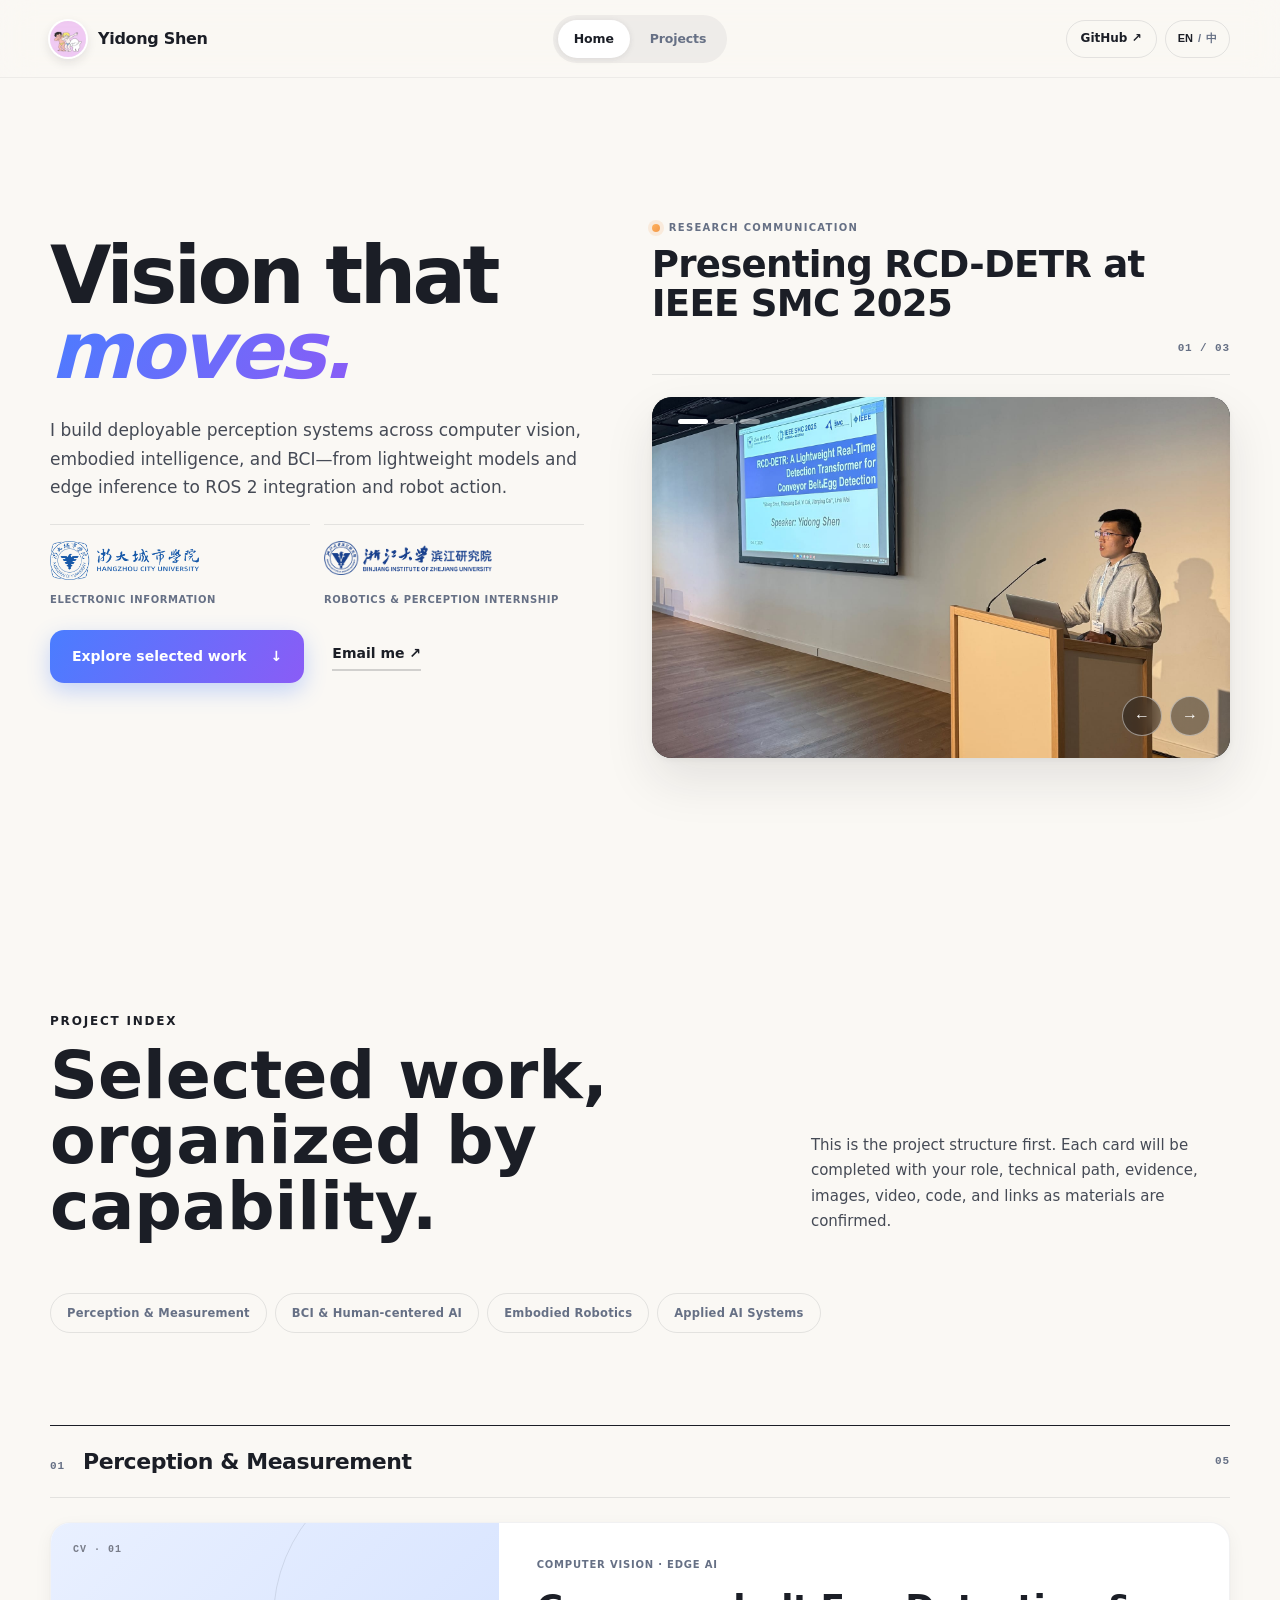
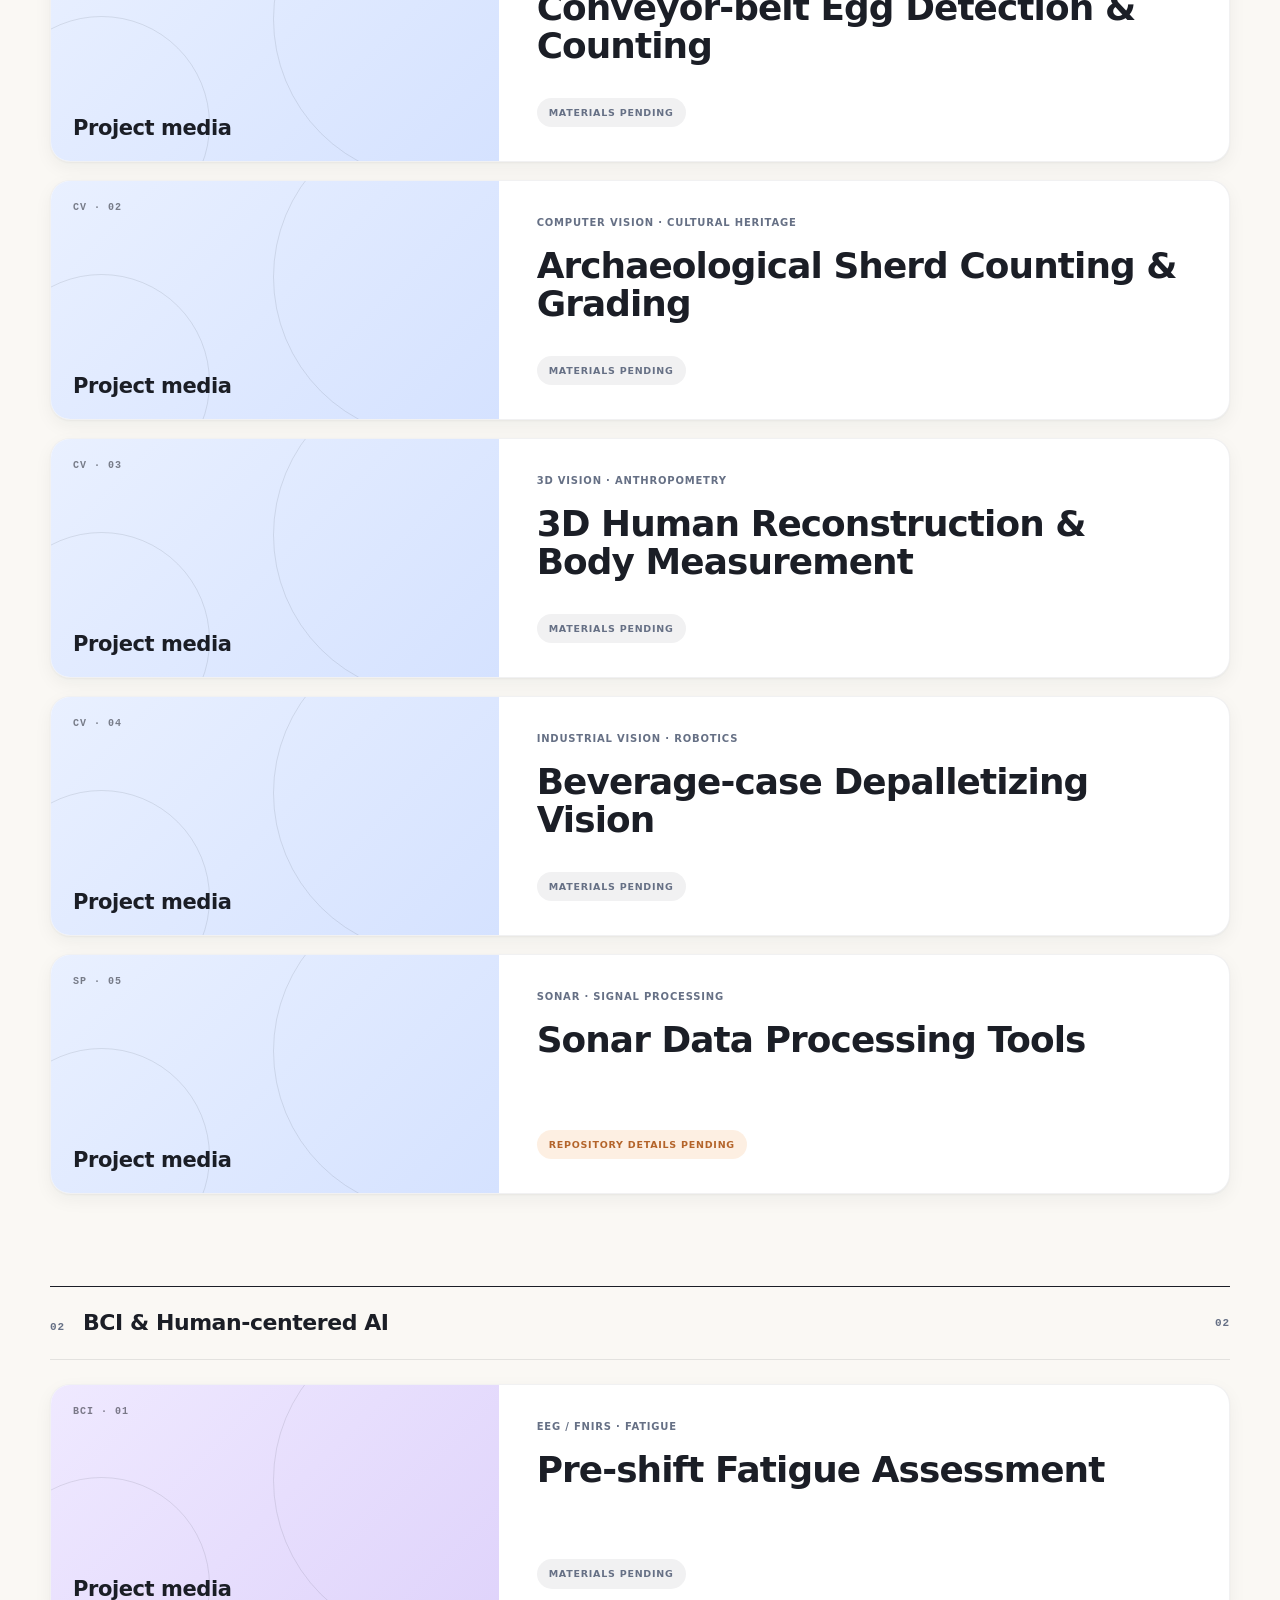
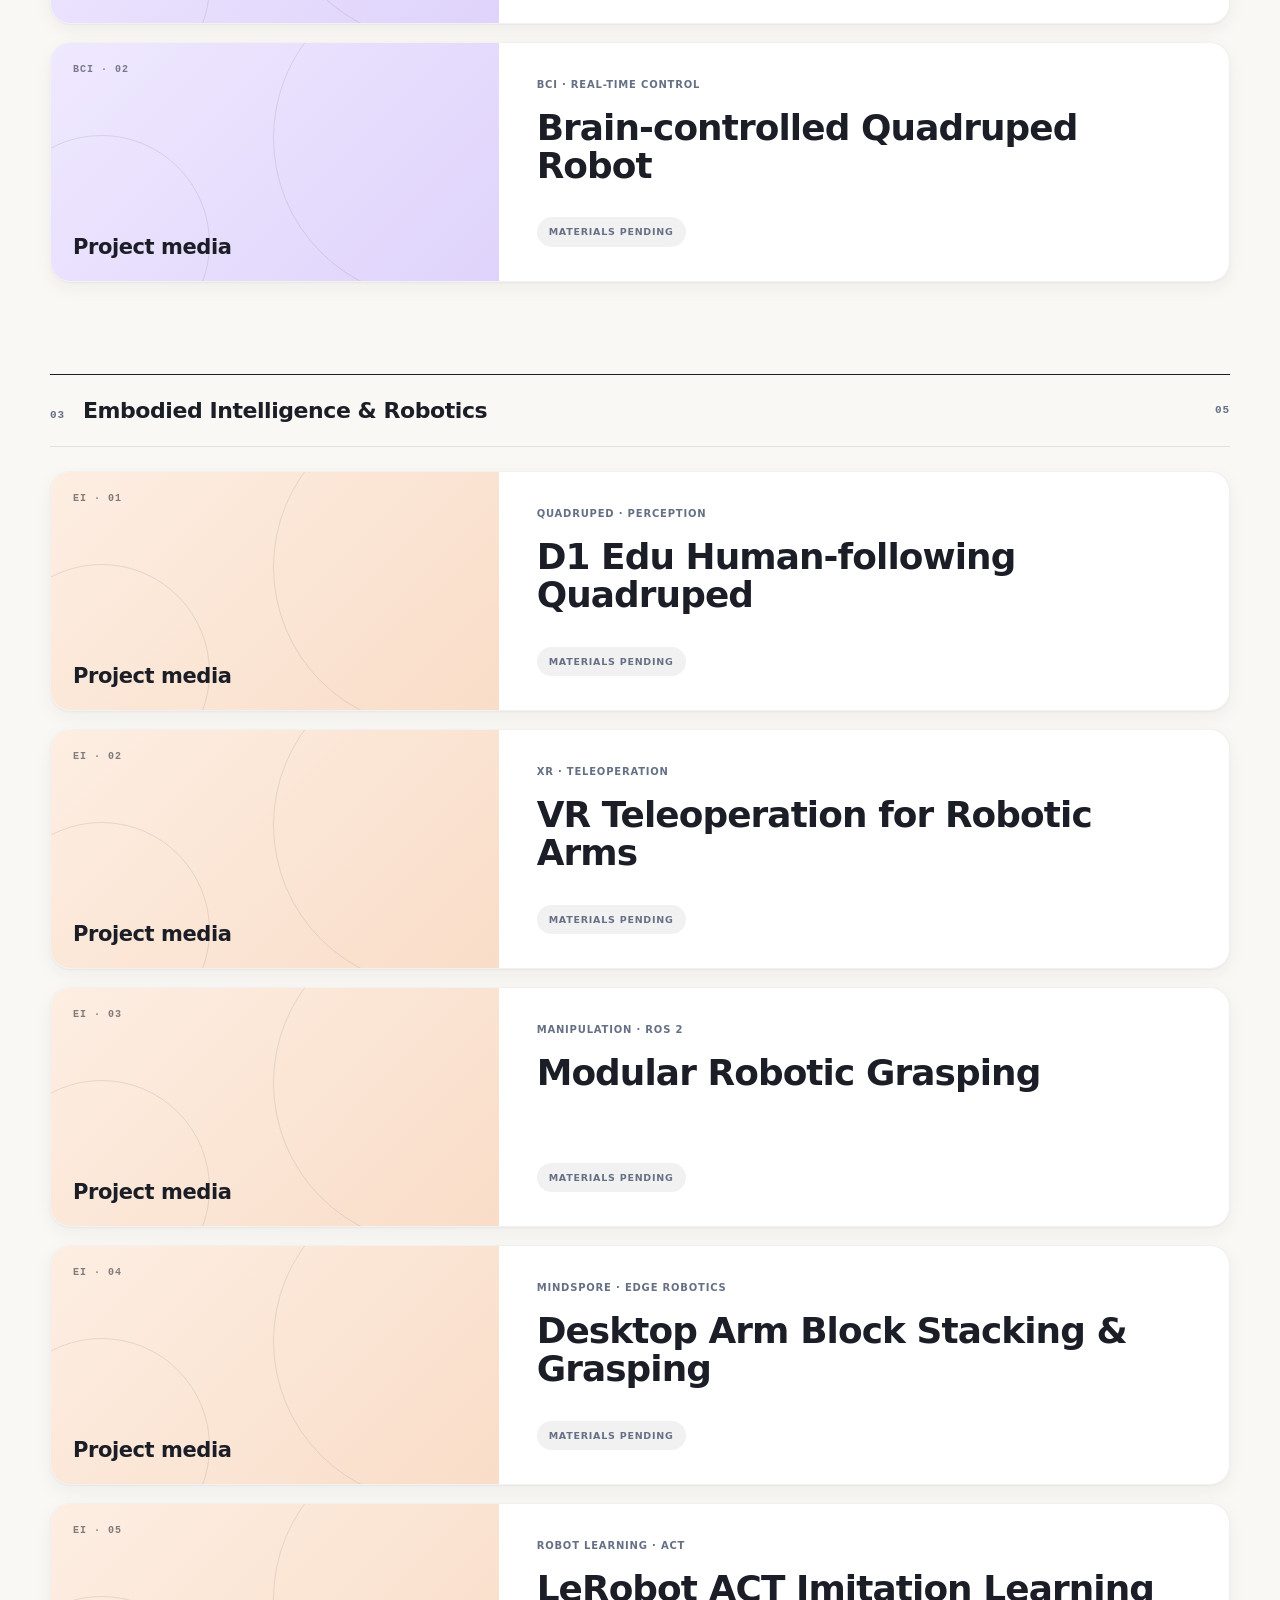
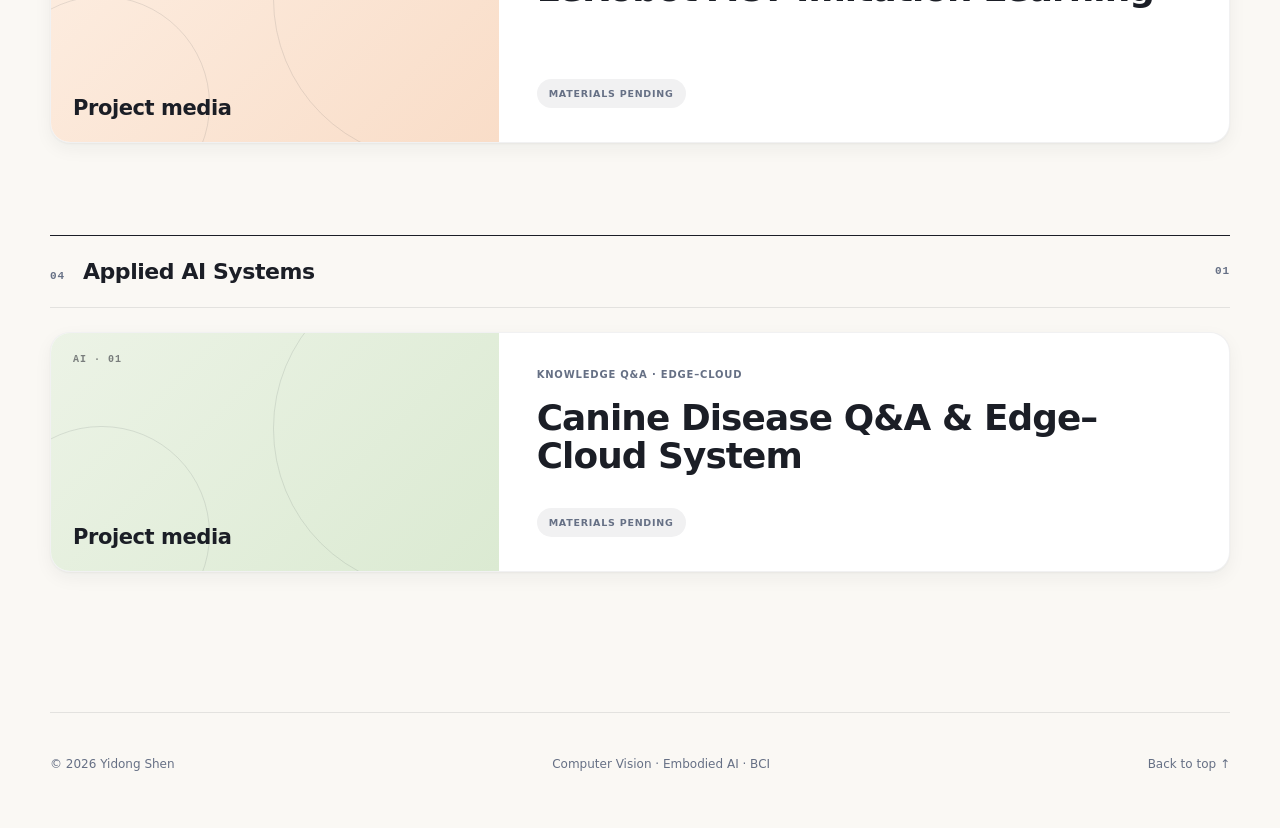
==== commit b2fe989e: "Redesign portfolio: sticky nav, rounded UI, project archive, floating back-to-top, EN default, favic" ====
--- a/index.html
+++ b/index.html
@@ -3,7 +3,7 @@
   <head>
     <meta charset="UTF-8" />
     <meta name="viewport" content="width=device-width, initial-scale=1" />
-    <meta name="theme-color" content="#101114" />
+    <meta name="theme-color" content="#faf8f4" />
     <meta name="description" content="Yidong Shen builds deployable computer vision, embodied intelligence, and brain-computer interface systems." />
     <meta property="og:title" content="Yidong Shen — Computer Vision &amp; Embodied AI" />
     <meta property="og:description" content="Deployable perception systems, robot intelligence, and multimodal BCI." />
@@ -12,11 +12,12 @@
     <meta property="og:image" content="https://shaun5297.github.io/assets/og.png" />
     <meta name="twitter:card" content="summary_large_image" />
     <link rel="canonical" href="https://shaun5297.github.io/" />
-    <link rel="icon" href="favicon.svg" type="image/svg+xml" />
+    <link rel="icon" href="favicon.png" type="image/png" />
+    <link rel="apple-touch-icon" href="apple-touch-icon.png" />
     <link rel="manifest" href="site.webmanifest" />
     <link rel="stylesheet" href="styles.css" />
-    <script src="app.js?v=3" defer></script>
-    <title>Yidong Shen — Computer Vision &amp; Embodied AI</title>
+    <script src="app.js?v=8" defer></script>
+    <title>Yidong Shen — CV &amp; Robotics Engineer</title>
   </head>
   <body class="focus-home">
     <a class="skip-link" href="#main" data-en="Skip to content" data-zh="跳到正文">Skip to content</a>
@@ -26,9 +27,7 @@
       </a>
       <nav aria-label="Primary navigation">
         <a class="nav-active" href="#top" aria-current="page" data-en="Home" data-zh="首页">Home</a>
-        <a href="#work" data-en="Work" data-zh="项目">Work</a>
-        <a href="#experience" data-en="Experience" data-zh="经历">Experience</a>
-        <a href="#about" data-en="About" data-zh="关于">About</a>
+        <a href="#work" data-en="Projects" data-zh="项目">Projects</a>
       </nav>
       <div class="header-actions">
         <a class="header-link" href="https://github.com/shaun5297" target="_blank" rel="noreferrer">GitHub ↗</a>
@@ -41,7 +40,6 @@
     <main id="main">
       <section class="hero shell">
         <div class="hero-copy reveal">
-          <p class="eyebrow"><span></span><span data-en="Computer vision &amp; embodied AI engineer" data-zh="机器视觉与具身智能算法工程师">Computer vision &amp; embodied AI engineer</span></p>
           <h1><span data-en="Vision that" data-zh="让视觉真正">Vision that</span><br /><em data-en="moves." data-zh="行动。">moves.</em></h1>
           <div class="hero-intro">
             <p data-en="I build deployable perception systems across computer vision, embodied intelligence, and BCI—from lightweight models and edge inference to ROS 2 integration and robot action." data-zh="我构建可部署的感知系统，方向覆盖机器视觉、具身智能与脑机接口：从轻量化模型和边缘推理，到 ROS 2 集成与机器人执行。">I build deployable perception systems across computer vision, embodied intelligence, and BCI—from lightweight models and edge inference to ROS 2 integration and robot action.</p>
@@ -150,102 +148,9 @@
         </section>
       </section>
 
-      <section class="proof-strip shell" aria-label="Key evidence">
-        <div class="proof-item"><strong>Top 1%</strong><span data-en="Graduate GPA ranking" data-zh="硕士阶段 GPA 排名">Graduate GPA ranking</span></div>
-        <div class="proof-item"><strong>80+</strong><span data-en="Edge devices deployed by the project team" data-zh="项目团队部署设备">Edge devices deployed by the project team</span></div>
-        <div class="proof-item"><strong data-en="1st author" data-zh="第一作者">1st author</strong><span>IEEE SMC 2025</span></div>
-      </section>
-
-      <section class="highlights shell" id="highlights">
-        <div class="section-heading reveal"><div><p class="section-label" data-en="Recent highlights" data-zh="近期亮点">Recent highlights</p><h2 data-en="Evidence before adjectives." data-zh="用证据建立可信度。">Evidence before adjectives.</h2></div></div>
-        <article class="paper-feature reveal">
-          <div class="paper-copy">
-            <p class="project-kicker" data-en="Featured publication · IEEE SMC 2025" data-zh="代表论文 · IEEE SMC 2025">Featured publication · IEEE SMC 2025</p>
-            <h3 data-en="RCD-DETR: A Lightweight Real-Time Detection Transformer for Conveyor Belt Egg Detection" data-zh="RCD-DETR：面向传送带鸡蛋检测的轻量化实时 Detection Transformer">RCD-DETR: A Lightweight Real-Time Detection Transformer for Conveyor Belt Egg Detection</h3>
-            <p data-en="Designed for dense, occluded eggs on high-speed conveyors and resource-constrained edge devices. Compared with RT-DETR, the paper reports lower complexity, fewer parameters, and a smaller model." data-zh="针对高速传送带中的密集排列、粘连遮挡与端侧算力限制设计。相较 RT-DETR，论文报告了更低计算复杂度、更少参数量与更小模型体积。">Designed for dense, occluded eggs on high-speed conveyors and resource-constrained edge devices. Compared with RT-DETR, the paper reports lower complexity, fewer parameters, and a smaller model.</p>
-            <p class="paper-role" data-en="Yidong Shen · First author · pp. 3882–3887" data-zh="Yidong Shen · 第一作者 · 第 3882–3887 页">Yidong Shen · First author · pp. 3882–3887</p>
-            <a href="https://ieeexplore.ieee.org/abstract/document/11343239" target="_blank" rel="noreferrer"><span data-en="Read on IEEE Xplore" data-zh="在 IEEE Xplore 查看">Read on IEEE Xplore</span> ↗</a>
-          </div>
-          <div class="paper-stats" aria-label="Reported reductions compared with RT-DETR">
-            <div><strong>−54.1%</strong><span data-en="computational complexity" data-zh="计算复杂度">computational complexity</span></div>
-            <div><strong>−51.3%</strong><span data-en="parameter count" data-zh="参数量">parameter count</span></div>
-            <div><strong>−50.8%</strong><span data-en="model size" data-zh="模型体积">model size</span></div>
-          </div>
-        </article>
-        <div class="highlight-grid">
-          <article class="highlight-card industrial reveal">
-            <img src="assets/industrial-vision.jpg" loading="lazy" width="1280" height="800" alt="Industrial pallet perception with detected regions" />
-            <div class="media-overlay"><p class="project-kicker" data-en="Industrial deployment" data-zh="工业落地">Industrial deployment</p><h3 data-en="Perception built for the production floor." data-zh="让感知真正进入生产现场。">Perception built for the production floor.</h3></div>
-          </article>
-          <article class="highlight-card bci-highlight reveal">
-            <img src="assets/braincheck-device.png" loading="lazy" width="830" height="1066" alt="BrainCheck EEG and fNIRS device sensor layout" />
-            <div class="media-overlay"><p class="project-kicker" data-en="Multimodal BCI" data-zh="多模态脑机接口">Multimodal BCI</p><h3 data-en="Signals, experiments, and reproducible data." data-zh="从信号、实验到可复现数据。">Signals, experiments, and reproducible data.</h3></div>
-          </article>
-        </div>
-      </section>
-
-      <section class="directions shell" aria-labelledby="directions-title">
-        <div class="section-heading reveal"><div><p class="section-label" data-en="Research directions" data-zh="研究方向">Research directions</p><h2 id="directions-title" data-en="One core path, three perspectives." data-zh="一条主线，三种视角。">One core path, three perspectives.</h2></div></div>
-        <div class="direction-grid">
-          <article class="direction-card vision reveal"><span class="direction-index">01</span><span class="direction-role" data-en="Primary focus" data-zh="核心主线">Primary focus</span><div class="direction-icon" aria-hidden="true"><span></span></div><h3 data-en="Computer Vision" data-zh="计算机视觉">Computer Vision</h3><p data-en="Lightweight detection, tracking, 3D human understanding, and visual perception for real-world systems." data-zh="轻量化检测、目标跟踪、三维人体理解，以及面向真实场景的视觉感知。">Lightweight detection, tracking, 3D human understanding, and visual perception for real-world systems.</p></article>
-          <article class="direction-card embodied reveal"><span class="direction-index">02</span><span class="direction-role" data-en="System proof" data-zh="系统证明">System proof</span><div class="direction-icon" aria-hidden="true"><span></span></div><h3 data-en="Embodied Intelligence" data-zh="具身智能">Embodied Intelligence</h3><p data-en="Perception-to-action pipelines, robot manipulation, mixed-reality teleoperation, and safe integration." data-zh="感知到行动的完整链路、机器人操作、混合现实遥操作与安全系统集成。">Perception-to-action pipelines, robot manipulation, mixed-reality teleoperation, and safe integration.</p></article>
-          <article class="direction-card bci reveal"><span class="direction-index">03</span><span class="direction-role" data-en="Differentiator" data-zh="差异化能力">Differentiator</span><div class="direction-icon" aria-hidden="true"><span></span></div><h3 data-en="Brain–Computer Interfaces" data-zh="脑机接口">Brain–Computer Interfaces</h3><p data-en="Multimodal neural sensing, synchronized experiments, dataset engineering, and real-time decoding." data-zh="多模态神经信号采集、实验同步、数据集工程与实时解码。">Multimodal neural sensing, synchronized experiments, dataset engineering, and real-time decoding.</p></article>
-        </div>
-      </section>
-
-      <section class="work shell" id="legacy-work">
-        <div class="section-heading work-heading reveal"><div><p class="section-label" data-en="Selected work" data-zh="代表项目">Selected work</p><h2 data-en="Systems, not isolated demos." data-zh="做系统，而不只是做 Demo。">Systems, not isolated demos.</h2></div><p data-en="Selected projects show the path from sensing and data to models, deployment, and interaction." data-zh="这些项目展示了从感知与数据，到模型、部署和交互执行的完整技术链路。">Selected projects show the path from sensing and data to models, deployment, and interaction.</p></div>
-        <div class="project-grid">
-          <a class="project-card vision featured reveal" href="https://ieeexplore.ieee.org/abstract/document/11343239" target="_blank" rel="noreferrer">
-            <div class="project-visual"><img src="assets/egg-vision.png" loading="lazy" width="2996" height="1431" alt="Egg detection results in conveyor and lab scenes" /><span class="project-number">01</span><span class="project-arrow">↗</span></div>
-            <div class="project-body"><p class="project-kicker">Computer Vision · Edge AI</p><h3 data-en="RCD-DETR &amp; EggVision" data-zh="RCD-DETR 与蛋品视觉系统">RCD-DETR &amp; EggVision</h3><p class="project-description" data-en="A lightweight dense-object detector and edge deployment pipeline for conveyor-belt egg detection, counting, and device-cloud management." data-zh="面向传送带密集目标检测的轻量化模型与端侧部署链路，覆盖鸡蛋检测计数和设备云端管理。">A lightweight dense-object detector and edge deployment pipeline for conveyor-belt egg detection, counting, and device-cloud management.</p><ul><li>Detection Transformer</li><li>Edge AI</li><li>ONNX / OM</li><li>Deployment</li></ul></div>
-          </a>
-          <article class="project-card embodied featured reveal">
-            <div class="project-visual piper-media"><picture><source media="(prefers-reduced-motion: reduce)" srcset="assets/block-grasp.png" /><img src="assets/piper-grasp.gif" loading="lazy" width="400" height="225" alt="Piper robotic arm executing a grasping task on a banana" /></picture><span class="demo-badge" data-en="VALIDATED DEMO" data-zh="已验证演示">VALIDATED DEMO</span><span class="project-number">02</span><span class="project-status" data-en="ZJU-BJ INTERNSHIP" data-zh="浙大滨江实习">ZJU-BJ INTERNSHIP</span></div>
-            <div class="project-body"><p class="project-kicker" data-en="Embodied Intelligence · Full-stack manipulation" data-zh="具身智能 · 全链路操作">Embodied Intelligence · Full-stack manipulation</p><h3 data-en="Piper Full-stack Grasping" data-zh="Piper 非结构化物体全链路抓取">Piper Full-stack Grasping</h3><p class="project-description" data-en="A validated perception–planning–execution loop for bananas, blocks, and bottles: VLM task constraints, GroundedSAM segmentation and hand–eye alignment, GraspGenX 6DoF grasp generation, then MoveIt and state-machine execution." data-zh="面向香蕉、积木和水瓶完成感知—规划—执行闭环：VLM 解析任务约束，GroundedSAM 分割与手眼对齐，GraspGenX 生成并过滤 6DoF 抓取，最终由 MoveIt 与状态机执行。">A validated perception–planning–execution loop for bananas, blocks, and bottles: VLM task constraints, GroundedSAM segmentation and hand–eye alignment, GraspGenX 6DoF grasp generation, then MoveIt and state-machine execution.</p><ul><li>VLM</li><li>GroundedSAM</li><li>GraspGenX 6DoF</li><li>MoveIt</li></ul></div>
-          </article>
-          <a class="project-card embodied reveal" href="https://github.com/shaun5297/mindyolo-cube" target="_blank" rel="noreferrer">
-            <div class="project-visual portrait-media"><picture><source media="(prefers-reduced-motion: reduce)" srcset="assets/block-grasp.png" /><img src="assets/robot-grasp.gif" loading="lazy" width="400" height="711" alt="Edge-AI robot arm detecting and manipulating colored blocks" /></picture><span class="demo-badge" data-en="REAL DEMO" data-zh="真实演示">REAL DEMO</span><span class="project-number">03</span><span class="project-arrow">↗</span></div>
-            <div class="project-body"><p class="project-kicker" data-en="Embodied Intelligence · Edge robotics" data-zh="具身智能 · 端侧机器人">Embodied Intelligence · Edge robotics</p><h3 data-en="Edge-AI Robot Manipulation" data-zh="端侧 AI 机械臂操作">Edge-AI Robot Manipulation</h3><p class="project-description" data-en="An on-device perception-to-action prototype integrating lightweight detection, coordinate calibration, and robotic manipulation." data-zh="在端侧贯通轻量化检测、坐标标定与机械臂执行的感知到行动原型系统。">An on-device perception-to-action prototype integrating lightweight detection, coordinate calibration, and robotic manipulation.</p><ul><li>MindSpore</li><li>ROS 2</li><li>Calibration</li><li>Manipulation</li></ul></div>
-          </a>
-          <article class="project-card vision reveal">
-            <div class="project-visual"><img src="assets/industrial-vision.jpg" loading="lazy" width="1280" height="800" alt="Detected pallet layer regions in an industrial robot workspace" /><span class="project-number">04</span><span class="project-status" data-en="INTERNSHIP PROJECT" data-zh="实习项目">INTERNSHIP PROJECT</span></div>
-            <div class="project-body"><p class="project-kicker" data-en="Industrial 3D Vision" data-zh="工业三维视觉">Industrial 3D Vision</p><h3 data-en="Pallet Stack Perception" data-zh="托盘垛型感知与测量">Pallet Stack Perception</h3><p class="project-description" data-en="RGB-D and point-cloud perception for pallet layer localization, stack geometry estimation, and robot-workcell verification." data-zh="面向托盘层定位、垛型几何估计与机器人工作站验证的 RGB-D 和点云感知方案。">RGB-D and point-cloud perception for pallet layer localization, stack geometry estimation, and robot-workcell verification.</p><ul><li>RGB-D</li><li>Point Cloud</li><li>ROS 2</li><li>Industrial Robotics</li></ul></div>
-          </article>
-          <a class="project-card bci reveal" href="https://github.com/shaun5297/bsense-dataset-studio" target="_blank" rel="noreferrer">
-            <div class="project-visual bci-media"><img src="assets/braincheck-device.png" loading="lazy" width="830" height="1066" alt="Annotated EEG and fNIRS device layout" /><span class="project-number">05</span><span class="project-arrow">↗</span></div>
-            <div class="project-body"><p class="project-kicker" data-en="Brain–Computer Interfaces" data-zh="脑机接口">Brain–Computer Interfaces</p><h3 data-en="BSense Dataset Studio" data-zh="BSense 多模态数据平台">BSense Dataset Studio</h3><p class="project-description" data-en="A reproducible multimodal BCI workflow for synchronized acquisition, experimental tasks, quality control, and dataset construction." data-zh="面向多模态脑机实验的可复现采集与数据集工作流，覆盖同步任务、质量控制、标注与数据构建。">A reproducible multimodal BCI workflow for synchronized acquisition, experimental tasks, quality control, and dataset construction.</p><ul><li>EEG / fNIRS</li><li>LSL</li><li>XDF</li><li>Dataset QC</li></ul></div>
-          </a>
-          <a class="project-card vision reveal" href="https://github.com/shaun5297/SMPLest-X" target="_blank" rel="noreferrer">
-            <div class="project-visual"><img src="assets/smplx-anthropometry.png" loading="lazy" width="1600" height="900" alt="SMPL-X body reconstruction and anthropometric evaluation" /><span class="project-number">07</span><span class="project-arrow">↗</span></div>
-            <div class="project-body"><p class="project-kicker">3D Computer Vision</p><h3 data-en="SMPLest-X Anthropometry" data-zh="SMPLest-X 人体重建与测量">SMPLest-X Anthropometry</h3><p class="project-description" data-en="A 3D human reconstruction and anthropometric evaluation workflow with explicit geometry, provenance, and independent validation." data-zh="强调几何定义、数据来源与独立验证的三维人体重建和人体测量评估流程。">A 3D human reconstruction and anthropometric evaluation workflow with explicit geometry, provenance, and independent validation.</p><ul><li>SMPL-X</li><li>PyTorch</li><li>3D Geometry</li><li>Evaluation</li></ul></div>
-          </a>
-        </div>
-      </section>
-
-      <section class="experience shell" id="experience">
-        <div class="section-heading reveal"><div><p class="section-label" data-en="Experience &amp; education" data-zh="经历与教育">Experience &amp; education</p><h2 data-en="Built across research and deployment." data-zh="在研究与落地之间持续构建。">Built across research and deployment.</h2></div></div>
-        <div class="timeline">
-          <article class="timeline-item reveal"><time>2025.07 — 2026.04</time><div><h3 data-en="Institute of Software, Chinese Academy of Sciences" data-zh="中国科学院软件研究所">Institute of Software, Chinese Academy of Sciences</h3><p class="timeline-role" data-en="Open-source R&amp;D Intern" data-zh="研发／开源实习生">Open-source R&amp;D Intern</p><p data-en="Built edge-AI robotic-arm applications around MindSpore, ROS 2, YOLO, ONNX/OM conversion, camera calibration, and grasping-system integration." data-zh="围绕 MindSpore、ROS 2、YOLO、ONNX/OM 转换、相机标定与抓取系统联调，开发机械臂端侧 AI 应用。">Built edge-AI robotic-arm applications around MindSpore, ROS 2, YOLO, ONNX/OM conversion, camera calibration, and grasping-system integration.</p></div></article>
-          <article class="timeline-item reveal"><time>2024.08 — 2027.06</time><div><h3 data-en="Hangzhou City University" data-zh="浙大城市学院">Hangzhou City University</h3><p class="timeline-role" data-en="M.Eng. in Electronic Information · Computer Technology" data-zh="电子信息硕士 · 计算机技术方向">M.Eng. in Electronic Information · Computer Technology</p><p data-en="Graduate GPA ranked Top 1%; recipient of the National Graduate Scholarship and University First-Class Scholarship." data-zh="硕士 GPA 前 1%，获研究生国家奖学金、校一等奖学金。">Graduate GPA ranked Top 1%; recipient of the National Graduate Scholarship and University First-Class Scholarship.</p></div></article>
-          <article class="timeline-item reveal"><time>2021.09 — 2023.06</time><div><h3 data-en="Zhejiang Wanli University" data-zh="浙江万里学院">Zhejiang Wanli University</h3><p class="timeline-role" data-en="B.Eng. · Computer Science and Technology" data-zh="计算机科学与技术本科">B.Eng. · Computer Science and Technology</p><p data-en="Artificial intelligence track; undergraduate GPA ranked Top 3%; Outstanding Graduate of Zhejiang Province." data-zh="人工智能方向，本科 GPA 前 3%，浙江省优秀毕业生。">Artificial intelligence track; undergraduate GPA ranked Top 3%; Outstanding Graduate of Zhejiang Province.</p></div></article>
-        </div>
-        <p class="experience-note" data-en="Seth Automation and Zhejiang University Binjiang Institute details will be added after the revised résumé is finalized; related public-safe project evidence is already included above." data-zh="赛斯自动化科技有限公司与浙江大学滨江研究院的具体经历将在新版简历定稿后补充；可公开的相关项目证据已先展示在上方。">Seth Automation and Zhejiang University Binjiang Institute details will be added after the revised résumé is finalized; related public-safe project evidence is already included above.</p>
-      </section>
-
-      <section class="publication shell reveal" aria-labelledby="publication-title">
-        <div class="publication-mark" aria-hidden="true">RCD<br />DETR</div>
-        <div><p class="section-label" data-en="Publication" data-zh="论文">Publication</p><h2 id="publication-title" data-en="Lightweight vision for constrained deployment." data-zh="面向受限算力部署的轻量化视觉算法。">Lightweight vision for constrained deployment.</h2><p data-en="RCD-DETR introduces RCNet, CSRFPN, and DRepC3 to balance feature extraction, contextual multi-scale representation, and computational efficiency for dense conveyor-belt detection." data-zh="RCD-DETR 通过 RCNet、CSRFPN 与 DRepC3，在密集传送带检测任务中兼顾特征提取、多尺度上下文表达和计算效率。">RCD-DETR introduces RCNet, CSRFPN, and DRepC3 to balance feature extraction, contextual multi-scale representation, and computational efficiency for dense conveyor-belt detection.</p><div class="publication-meta"><span>IEEE SMC 2025</span><span>DOI 10.1109/SMC58881.2025.11343239</span></div><a class="text-link" href="https://ieeexplore.ieee.org/abstract/document/11343239" target="_blank" rel="noreferrer"><span data-en="Read on IEEE Xplore" data-zh="在 IEEE Xplore 查看">Read on IEEE Xplore</span> ↗</a></div>
-      </section>
-
-      <section class="about shell" id="about">
-        <div class="reveal"><p class="section-label" data-en="About" data-zh="关于我">About</p><h2 data-en="I care about the whole path from a signal to a working system." data-zh="我关注从一个信号到一个可运行系统的完整路径。">I care about the whole path from a signal to a working system.</h2></div>
-        <div class="about-copy reveal"><p data-en="I am a master’s student in Electronic Information, specializing in Computer Technology, at Hangzhou City University. My work spans computer vision, edge AI, robotics, and multimodal brain–computer interfaces." data-zh="我目前就读于浙大城市学院电子信息专业硕士，方向为计算机技术；研究与工程实践覆盖计算机视觉、边缘 AI、机器人以及多模态脑机接口。">I am a master’s student in Electronic Information, specializing in Computer Technology, at Hangzhou City University. My work spans computer vision, edge AI, robotics, and multimodal brain–computer interfaces.</p><p data-en="I prefer complete, inspectable engineering: a clear problem definition, reproducible data and models, measured deployment constraints, and honest validation boundaries." data-zh="我偏好可检查、可复现、可度量的完整工程：明确问题边界，建立可靠数据和模型，测量部署约束，并诚实说明验证范围。">I prefer complete, inspectable engineering: a clear problem definition, reproducible data and models, measured deployment constraints, and honest validation boundaries.</p><div class="toolbox"><span>Python</span><span>C++</span><span>PyTorch</span><span>OpenCV</span><span>MindSpore</span><span>ROS 2</span><span>MoveIt 2</span><span>Gazebo</span><span>LSL / XDF</span><span>OpenXR</span></div></div>
-      </section>
-
-      <section class="contact shell reveal" id="contact"><p class="section-label" data-en="Let’s connect" data-zh="联系我">Let’s connect</p><h2 data-en="Building perception systems that work beyond the demo." data-zh="让感知系统真正走出 Demo。">Building perception systems that work beyond the demo.</h2><p data-en="I am open to 2027 graduate roles, research discussions, and engineering collaboration in computer vision, embodied AI, robotics, and edge intelligence." data-zh="我正在寻找 2027 届机器视觉、具身智能、机器人与边缘 AI 相关全职机会，也欢迎研究交流与工程合作。">I am open to 2027 graduate roles, research discussions, and engineering collaboration in computer vision, embodied AI, robotics, and edge intelligence.</p><div class="contact-links"><a href="mailto:yidong0501@gmail.com"><span data-en="Email" data-zh="邮箱">Email</span> · yidong0501@gmail.com ↗</a><a href="https://github.com/shaun5297" target="_blank" rel="noreferrer">GitHub · shaun5297 ↗</a></div></section>
     </main>
 
     <footer class="shell"><p>© 2026 Yidong Shen</p><p data-en="Computer Vision · Embodied AI · BCI" data-zh="计算机视觉 · 具身智能 · 脑机接口">Computer Vision · Embodied AI · BCI</p><a href="#top"><span data-en="Back to top" data-zh="返回顶部">Back to top</span> ↑</a></footer>
+    <button class="back-to-top" type="button" aria-label="Back to top">↑</button>
   </body>
 </html>
--- a/styles.css
+++ b/styles.css
@@ -1,223 +1,140 @@
 :root {
   color-scheme: light;
-  --ink: #101114;
-  --muted: #686d78;
-  --paper: #f4f2ec;
-  --panel: #ebe8df;
-  --line: rgba(16, 17, 20, 0.15);
-  --blue: #2d66ea;
-  --purple: #8155d9;
-  --orange: #e46d32;
+  --ink: #1b1e26;
+  --muted: #667085;
+  --paper: #faf8f4;
+  --panel: #ffffff;
+  --line: rgba(27, 30, 38, 0.1);
+  --blue: #4a7dff;
+  --purple: #8a5cf6;
+  --orange: #f2994a;
+  --grad: linear-gradient(120deg, #4a7dff, #8a5cf6);
+  --radius-lg: 20px;
+  --radius-md: 14px;
+  --radius-sm: 10px;
+  --radius-pill: 999px;
+  --shadow-sm: 0 1px 2px rgba(27, 30, 38, 0.04), 0 6px 18px rgba(27, 30, 38, 0.05);
+  --shadow-md: 0 2px 6px rgba(27, 30, 38, 0.05), 0 22px 50px rgba(27, 30, 38, 0.1);
+  --font-sans: ui-sans-serif, system-ui, -apple-system, BlinkMacSystemFont, "Segoe UI", "PingFang SC", "Hiragino Sans GB", "Microsoft YaHei", sans-serif;
+  --font-mono: ui-monospace, SFMono-Regular, Menlo, Consolas, monospace;
 }
 
 * { box-sizing: border-box; }
 html { scroll-behavior: smooth; }
-body { margin: 0; background: var(--paper); color: var(--ink); font-family: Arial, Helvetica, sans-serif; }
-body.lang-zh { font-family: Arial, "PingFang SC", "Microsoft YaHei", sans-serif; }
-body.focus-home main > section:not(.hero):not(.project-catalog), body.focus-home > footer { display: none; }
+body { margin: 0; background: var(--paper); color: var(--ink); font-family: var(--font-sans); font-size: 16px; line-height: 1.6; -webkit-font-smoothing: antialiased; }
 a { color: inherit; text-decoration: none; }
 img { max-width: 100%; }
+::selection { background: rgba(74, 125, 255, 0.22); }
+:focus-visible { outline: 2px solid var(--blue); outline-offset: 3px; border-radius: 6px; }
 .shell { width: min(1180px, calc(100% - 48px)); margin-inline: auto; }
-.skip-link { position: fixed; left: 16px; top: -60px; z-index: 100; padding: 12px 16px; background: var(--ink); color: #fff; }
+main section[id] { scroll-margin-top: 92px; }
+.skip-link { position: fixed; left: 16px; top: -60px; z-index: 100; padding: 12px 16px; border-radius: var(--radius-sm); background: var(--ink); color: #fff; }
 .skip-link:focus { top: 16px; }
 
-.site-header { width: min(1180px, calc(100% - 48px)); height: 82px; margin: 0 auto; display: grid; grid-template-columns: 1fr auto 1fr; align-items: center; border-bottom: 1px solid var(--line); font-family: Inter, ui-sans-serif, -apple-system, BlinkMacSystemFont, "Segoe UI", "PingFang SC", sans-serif; }
-.brand { display: flex; align-items: center; gap: 12px; font-size: 16px; font-weight: 800; letter-spacing: -0.025em; }
-.brand-mark { width: 36px; height: 36px; border: 1px solid rgba(16, 16, 18, 0.12); border-radius: 50%; object-fit: cover; }
-.site-header nav { display: flex; gap: 8px; align-items: center; padding: 4px; background: rgba(16,17,20,.035); font-size: 12px; font-weight: 700; letter-spacing: -.01em; }
-.site-header nav a { position: relative; padding: 9px 15px; color: var(--muted); }
+/* ---------- Header: always visible (sticky) ---------- */
+.site-header { position: sticky; top: 0; z-index: 60; width: 100%; height: 78px; display: grid; grid-template-columns: 1fr auto 1fr; align-items: center; padding-inline: max(24px, calc((100% - 1180px) / 2)); background: rgba(250, 248, 244, 0.78); backdrop-filter: blur(16px) saturate(1.5); -webkit-backdrop-filter: blur(16px) saturate(1.5); border-bottom: 1px solid rgba(27, 30, 38, 0.06); transition: box-shadow 0.3s ease, background 0.3s ease; }
+.site-header.is-scrolled { background: rgba(250, 248, 244, 0.92); box-shadow: 0 10px 34px rgba(27, 30, 38, 0.07); }
+.brand { display: flex; align-items: center; gap: 12px; font-size: 16px; font-weight: 800; letter-spacing: -0.02em; }
+.brand-mark { width: 36px; height: 36px; border-radius: 50%; object-fit: cover; box-shadow: 0 0 0 2px #fff, 0 4px 12px rgba(27, 30, 38, 0.14); }
+.site-header nav { display: flex; gap: 4px; align-items: center; padding: 5px; background: rgba(27, 30, 38, 0.05); border-radius: var(--radius-pill); font-size: 12.5px; font-weight: 650; letter-spacing: -0.01em; }
+.site-header nav a { position: relative; padding: 9px 16px; border-radius: var(--radius-pill); color: var(--muted); transition: color 0.2s ease, background 0.2s ease; }
 .site-header nav a:hover, .site-header nav a:focus-visible { color: var(--ink); }
-.site-header nav a.nav-active { background: var(--paper); color: var(--ink); box-shadow: 0 1px 8px rgba(16,17,20,.07); }
-.site-header nav a.nav-active::after { content: ""; position: absolute; left: 15px; right: 15px; bottom: 4px; height: 2px; background: var(--blue); }
+.site-header nav a.nav-active { background: #fff; color: var(--ink); box-shadow: 0 1px 6px rgba(27, 30, 38, 0.1); }
 .header-actions { justify-self: end; display: flex; align-items: center; gap: 8px; }
 .header-link, .language-toggle { min-height: 38px; border: 1px solid var(--line); background: transparent; display: inline-flex; align-items: center; }
-.header-link { padding: 0 13px; font-size: 12px; font-weight: 750; }
-.language-toggle { color: var(--muted); padding: 0 11px; gap: 5px; cursor: pointer; font: 700 11px/1 Arial, sans-serif; }
+.header-link { padding: 0 14px; border-radius: var(--radius-pill); font-size: 12px; font-weight: 750; transition: border-color 0.2s ease, background 0.2s ease; }
+.language-toggle { color: var(--muted); padding: 0 12px; gap: 5px; border-radius: var(--radius-pill); cursor: pointer; font: 700 11px/1 Arial, sans-serif; transition: border-color 0.2s ease; }
 .header-link:hover, .header-link:focus-visible, .language-toggle:hover, .language-toggle:focus-visible { border-color: var(--ink); }
+.header-link:hover { background: rgba(27, 30, 38, 0.04); }
 .language-toggle .active { color: var(--ink); }
 
-.hero { min-height: 710px; display: grid; grid-template-columns: 1.08fr .92fr; align-items: center; gap: 54px; padding: 80px 0 90px; }
-body.focus-home .hero { min-height: calc(100vh - 82px); grid-template-columns: .96fr 1.04fr; gap: 68px; padding: clamp(42px, 6vh, 72px) 0; }
-.eyebrow, .section-label { text-transform: uppercase; letter-spacing: .16em; font-size: 12px; font-weight: 700; }
-.eyebrow { display: flex; align-items: center; gap: 10px; margin: 0 0 34px; }
-.eyebrow > span:first-child { width: 8px; height: 8px; background: var(--orange); border-radius: 50%; flex: 0 0 auto; }
+/* ---------- Hero ---------- */
+.hero { min-height: 710px; display: grid; grid-template-columns: 1.08fr 0.92fr; align-items: center; gap: 54px; padding: 80px 0 90px; }
+body.focus-home .hero { min-height: calc(100vh - 78px); grid-template-columns: 0.96fr 1.04fr; gap: 68px; padding: clamp(42px, 6vh, 72px) 0; }
+.eyebrow, .section-label { text-transform: uppercase; letter-spacing: 0.15em; font-size: 12px; font-weight: 700; }
 h1, h2, h3, p { margin-top: 0; }
-h1 { font-family: Georgia, "Times New Roman", serif; font-size: clamp(64px, 7.3vw, 112px); line-height: .88; letter-spacing: -.065em; font-weight: 500; margin-bottom: 40px; }
-body.focus-home h1 { font-size: clamp(60px, 6.4vw, 94px); margin-bottom: 30px; }
-h1 em { color: var(--blue); font-weight: 400; }
-.lang-zh h1 { letter-spacing: -.075em; }
-.hero-intro { max-width: 580px; font-size: 17px; line-height: 1.65; color: #474b54; }
+h1 { font-family: var(--font-sans); font-size: clamp(56px, 7vw, 100px); line-height: 0.94; letter-spacing: -0.045em; font-weight: 800; margin-bottom: 36px; }
+body.focus-home h1 { font-size: clamp(56px, 6.2vw, 90px); margin-bottom: 28px; }
+h1 em { font-style: italic; font-weight: 700; background: var(--grad); -webkit-background-clip: text; background-clip: text; color: transparent; }
+.lang-zh h1 { letter-spacing: -0.03em; }
+.hero-copy { margin-top: -3.5rem; }
+.hero-intro { max-width: 580px; font-size: 17px; line-height: 1.68; color: #454a55; }
 .hero-intro p { margin-bottom: 16px; }
 .affiliation-grid { display: grid; grid-template-columns: repeat(2, minmax(0, 1fr)); gap: 14px; max-width: 580px; margin-top: 22px; }
 .affiliation-item { min-width: 0; padding: 16px 0 0; border-top: 1px solid var(--line); display: flex; flex-direction: column; justify-content: space-between; gap: 13px; }
 .affiliation-item img { width: auto; max-width: 100%; height: 34px; object-fit: contain; object-position: left center; }
 .affiliation-item:first-child img { height: 39px; }
-.affiliation-item span { color: var(--muted); font-size: 10px; font-weight: 700; line-height: 1.35; letter-spacing: .06em; text-transform: uppercase; }
+.affiliation-item span { color: var(--muted); font-size: 10px; font-weight: 700; line-height: 1.35; letter-spacing: 0.06em; text-transform: uppercase; }
 .hero-actions { display: flex; align-items: center; gap: 28px; margin-top: 24px; }
-.primary-button { display: inline-flex; gap: 28px; align-items: center; padding: 16px 20px; background: var(--ink); color: #fff; font-size: 14px; font-weight: 700; }
-.primary-button:hover, .primary-button:focus-visible { background: var(--blue); }
-.text-link { font-weight: 700; font-size: 14px; border-bottom: 1px solid var(--ink); padding-bottom: 5px; }
+.primary-button { display: inline-flex; gap: 24px; align-items: center; padding: 15px 22px; border-radius: var(--radius-md); background: var(--grad); color: #fff; font-size: 14px; font-weight: 750; box-shadow: 0 8px 22px rgba(74, 125, 255, 0.3); transition: transform 0.2s ease, box-shadow 0.2s ease, filter 0.2s ease; }
+.primary-button:hover, .primary-button:focus-visible { transform: translateY(-2px); box-shadow: 0 12px 30px rgba(138, 92, 246, 0.36); filter: saturate(1.12); }
+.text-link { font-weight: 700; font-size: 14px; border-bottom: 2px solid rgba(27, 30, 38, 0.18); padding-bottom: 4px; transition: color 0.2s ease, border-color 0.2s ease; }
+.text-link:hover, .text-link:focus-visible { color: var(--blue); border-color: var(--blue); }
 .hero-visual { min-height: 0; display: flex; align-items: center; min-width: 0; }
 .hero-carousel { width: 100%; min-width: 0; }
 .carousel-heading { min-height: 112px; margin-bottom: 22px; display: grid; grid-template-columns: minmax(0, 1fr) auto; align-items: end; gap: 24px; border-bottom: 1px solid var(--line); padding-bottom: 20px; }
-.carousel-heading p { margin-bottom: 9px; color: var(--muted); font-size: 10px; font-weight: 800; letter-spacing: .13em; text-transform: uppercase; }
-.carousel-heading h2 { max-width: 500px; font-size: clamp(27px, 3vw, 40px); line-height: 1.02; }
-.carousel-counter { color: var(--muted); font: 700 11px/1 ui-monospace, SFMono-Regular, Menlo, monospace; letter-spacing: .08em; white-space: nowrap; }
-.carousel-stage { position: relative; min-height: 0; aspect-ratio: 16 / 10; overflow: hidden; background: #17191d; box-shadow: 0 24px 70px rgba(16,17,20,.14); }
-.carousel-slide { position: absolute; inset: 0; margin: 0; opacity: 0; visibility: hidden; transition: opacity .55s ease, visibility .55s ease; }
+.carousel-heading p { margin-bottom: 9px; color: var(--muted); font-size: 10px; font-weight: 800; letter-spacing: 0.13em; text-transform: uppercase; display: flex; align-items: center; gap: 9px; }
+.carousel-heading p::before { content: ""; width: 8px; height: 8px; border-radius: 50%; background: linear-gradient(135deg, #ffb15c, var(--orange)); box-shadow: 0 0 0 4px rgba(242, 153, 74, 0.15); }
+.carousel-heading h2 { max-width: 500px; font-family: var(--font-sans); font-size: clamp(26px, 2.9vw, 38px); line-height: 1.06; letter-spacing: -0.02em; font-weight: 750; }
+.carousel-counter { color: var(--muted); font: 700 11px/1 var(--font-mono); letter-spacing: 0.08em; white-space: nowrap; }
+.carousel-stage { position: relative; min-height: 0; aspect-ratio: 16 / 10; overflow: hidden; background: #17191d; border-radius: var(--radius-lg); box-shadow: var(--shadow-md); }
+.carousel-slide { position: absolute; inset: 0; margin: 0; opacity: 0; visibility: hidden; transition: opacity 0.55s ease, visibility 0.55s ease; }
 .carousel-slide.is-active { opacity: 1; visibility: visible; }
 .carousel-slide img { width: 100%; height: 100%; position: absolute; inset: 0; object-fit: cover; }
 .conference-slide img { object-position: 50% 61%; }
 .lab-slide img { object-position: 42% 50%; }
 .industrial-slide img { object-position: 50% 50%; }
 .carousel-slide figcaption { width: 1px; height: 1px; position: absolute; overflow: hidden; clip: rect(0 0 0 0); clip-path: inset(50%); white-space: nowrap; }
-.carousel-controls { position: absolute; z-index: 3; right: 20px; bottom: 24px; display: flex; gap: 8px; }
-.carousel-arrow { width: 40px; height: 40px; border: 1px solid rgba(255,255,255,.5); background: rgba(12,13,16,.48); color: #fff; cursor: pointer; font-size: 16px; backdrop-filter: blur(8px); }
-.carousel-arrow:hover, .carousel-arrow:focus-visible { background: #fff; color: var(--ink); }
-.carousel-dots { position: absolute; z-index: 3; left: 28px; top: 24px; display: flex; gap: 7px; }
-.carousel-dot { width: 22px; height: 4px; border: 0; padding: 0; background: rgba(255,255,255,.46); cursor: pointer; }
-.carousel-dot.is-active { background: #fff; }
+.carousel-controls { position: absolute; z-index: 3; right: 20px; bottom: 22px; display: flex; gap: 8px; }
+.carousel-arrow { width: 40px; height: 40px; border: 1px solid rgba(255, 255, 255, 0.45); border-radius: 50%; background: rgba(12, 13, 16, 0.42); color: #fff; cursor: pointer; font-size: 16px; backdrop-filter: blur(8px); transition: background 0.2s ease, color 0.2s ease, transform 0.2s ease; }
+.carousel-arrow:hover, .carousel-arrow:focus-visible { background: #fff; color: var(--ink); transform: scale(1.06); }
+.carousel-dots { position: absolute; z-index: 3; left: 26px; top: 22px; display: flex; gap: 6px; }
+.carousel-dot { width: 20px; height: 5px; border: 0; padding: 0; border-radius: var(--radius-pill); background: rgba(255, 255, 255, 0.42); cursor: pointer; transition: background 0.25s ease, width 0.25s ease; }
+.carousel-dot.is-active { background: #fff; width: 30px; }
 
+/* ---------- Project catalog ---------- */
 .project-catalog { padding: 112px 0 140px; }
-.catalog-intro { display: grid; grid-template-columns: minmax(0, 1.05fr) minmax(320px, .65fr); gap: 84px; align-items: end; }
-.catalog-intro h2 { max-width: 720px; margin-bottom: 0; font-size: clamp(46px, 5.6vw, 78px); line-height: .95; }
-.catalog-intro > p { max-width: 470px; margin-bottom: 4px; color: #474b54; font-size: 15px; line-height: 1.7; }
+.catalog-intro { display: grid; grid-template-columns: minmax(0, 1.05fr) minmax(320px, 0.65fr); gap: 84px; align-items: end; }
+.catalog-intro h2 { max-width: 720px; margin-bottom: 0; font-size: clamp(42px, 5.2vw, 72px); line-height: 0.98; }
+.catalog-intro > p { max-width: 470px; margin-bottom: 4px; color: #454a55; font-size: 15px; line-height: 1.7; }
 .catalog-nav { margin-top: 54px; display: flex; flex-wrap: wrap; gap: 8px; }
-.catalog-nav a { border: 1px solid var(--line); padding: 10px 14px; color: var(--muted); font-size: 11px; font-weight: 750; letter-spacing: .03em; }
-.catalog-nav a:hover, .catalog-nav a:focus-visible { border-color: var(--ink); color: var(--ink); }
-.catalog-group { scroll-margin-top: 26px; margin-top: 92px; }
+.catalog-nav a { border: 1px solid var(--line); padding: 10px 16px; border-radius: var(--radius-pill); color: var(--muted); font-size: 11.5px; font-weight: 750; letter-spacing: 0.02em; transition: border-color 0.2s ease, color 0.2s ease, background 0.2s ease; }
+.catalog-nav a:hover, .catalog-nav a:focus-visible { border-color: var(--ink); color: var(--ink); background: rgba(27, 30, 38, 0.04); }
+.catalog-group { scroll-margin-top: 96px; margin-top: 92px; }
 .catalog-group-heading { margin-bottom: 24px; padding: 18px 0; border-top: 1px solid var(--ink); border-bottom: 1px solid var(--line); display: flex; align-items: center; justify-content: space-between; }
 .catalog-group-heading div { display: flex; align-items: baseline; gap: 18px; }
-.catalog-group-heading span, .catalog-group-heading > strong { color: var(--muted); font: 700 11px/1 ui-monospace, SFMono-Regular, Menlo, monospace; letter-spacing: .08em; }
-.catalog-group-heading h3 { margin: 0; font-family: Inter, ui-sans-serif, -apple-system, BlinkMacSystemFont, "Segoe UI", "PingFang SC", sans-serif; font-size: 23px; font-weight: 800; letter-spacing: -.025em; }
+.catalog-group-heading span, .catalog-group-heading > strong { color: var(--muted); font: 700 11px/1 var(--font-mono); letter-spacing: 0.08em; }
+.catalog-group-heading h3 { margin: 0; font-family: var(--font-sans); font-size: 22px; font-weight: 800; letter-spacing: -0.02em; }
 .catalog-grid { display: grid; grid-template-columns: 1fr; gap: 18px; }
-.catalog-card { min-width: 0; min-height: 238px; border: 1px solid var(--line); background: rgba(255,255,255,.16); display: grid; grid-template-columns: minmax(300px, 38%) minmax(0, 1fr); overflow: hidden; transition: transform .22s ease, border-color .22s ease; }
-.catalog-card:hover { transform: translateX(4px); border-color: rgba(16,17,20,.4); }
+.catalog-card { min-width: 0; min-height: 238px; border: 1px solid rgba(27, 30, 38, 0.06); background: var(--panel); border-radius: var(--radius-lg); box-shadow: var(--shadow-sm); display: grid; grid-template-columns: minmax(300px, 38%) minmax(0, 1fr); overflow: hidden; transition: transform 0.24s ease, box-shadow 0.24s ease; }
+.catalog-card:hover { transform: translateY(-4px); box-shadow: var(--shadow-md); }
 .catalog-media { position: relative; min-height: 238px; padding: 22px; overflow: hidden; display: flex; flex-direction: column; justify-content: space-between; background: #e3e5e9; }
-.catalog-media::before, .catalog-media::after { content: ""; position: absolute; border: 1px solid rgba(16,17,20,.12); border-radius: 50%; }
+.catalog-media::before, .catalog-media::after { content: ""; position: absolute; border: 1px solid rgba(27, 30, 38, 0.1); border-radius: 50%; }
 .catalog-media::before { width: 72%; aspect-ratio: 1; right: -22%; top: -28%; }
 .catalog-media::after { width: 48%; aspect-ratio: 1; left: -13%; bottom: -30%; }
 .catalog-media span, .catalog-media strong { position: relative; z-index: 1; }
-.catalog-media span { color: rgba(16,17,20,.58); font: 750 10px/1 ui-monospace, SFMono-Regular, Menlo, monospace; letter-spacing: .1em; }
-.catalog-media strong { max-width: 190px; font-size: 22px; line-height: 1.05; }
-.vision-placeholder .catalog-media { background: #dfe8fb; }
-.bci-placeholder .catalog-media { background: #e8e0f7; }
-.robotics-placeholder .catalog-media { background: #f2e1d6; }
-.applied-placeholder .catalog-media { background: #e5eadf; }
+.catalog-media span { color: rgba(27, 30, 38, 0.55); font: 750 10px/1 var(--font-mono); letter-spacing: 0.1em; }
+.catalog-media strong { max-width: 190px; font-family: var(--font-sans); font-size: 21px; line-height: 1.08; font-weight: 800; letter-spacing: -0.02em; }
+.vision-placeholder .catalog-media { background: linear-gradient(135deg, #e9f0ff, #d5e2ff); }
+.bci-placeholder .catalog-media { background: linear-gradient(135deg, #efe9ff, #dfd3fb); }
+.robotics-placeholder .catalog-media { background: linear-gradient(135deg, #fdeee2, #f9ddc8); }
+.applied-placeholder .catalog-media { background: linear-gradient(135deg, #ecf3e6, #dbead2); }
 .catalog-card-body { min-height: 238px; padding: 34px 38px; display: flex; flex-direction: column; align-items: flex-start; }
-.catalog-card-body > p { margin-bottom: 16px; color: var(--muted); font-size: 10px; font-weight: 800; letter-spacing: .08em; text-transform: uppercase; }
-.catalog-card-body h4 { max-width: 720px; margin: 0; font-family: Georgia, "Times New Roman", serif; font-size: clamp(30px, 3.2vw, 42px); line-height: 1.02; font-weight: 500; letter-spacing: -.025em; }
-.catalog-state { margin-top: auto; border: 1px solid var(--line); padding: 7px 9px; color: var(--muted); font-size: 9px; font-weight: 800; letter-spacing: .08em; text-transform: uppercase; }
-.scope-state { border-color: rgba(228,109,50,.38); color: #a24c24; }
+.catalog-card-body > p { margin-bottom: 16px; color: var(--muted); font-size: 10px; font-weight: 800; letter-spacing: 0.08em; text-transform: uppercase; }
+.catalog-card-body h4 { max-width: 720px; margin: 0; font-family: var(--font-sans); font-size: clamp(26px, 2.8vw, 38px); line-height: 1.06; font-weight: 750; letter-spacing: -0.025em; }
+.catalog-state { margin-top: auto; border: 0; border-radius: var(--radius-pill); padding: 7px 12px; background: rgba(27, 30, 38, 0.06); color: var(--muted); font-size: 9.5px; font-weight: 800; letter-spacing: 0.08em; text-transform: uppercase; }
+.scope-state { background: rgba(242, 153, 74, 0.16); color: #b4642a; }
 
-.proof-strip { display: grid; grid-template-columns: repeat(3, 1fr); border-top: 1px solid var(--line); border-bottom: 1px solid var(--line); }
-.proof-item { min-height: 150px; padding: 28px 34px; border-right: 1px solid var(--line); display: flex; flex-direction: column; justify-content: space-between; }
-.proof-item:last-child { border-right: 0; }
-.proof-item strong { font-family: Georgia, "Times New Roman", serif; font-size: 48px; line-height: 1; letter-spacing: -.05em; color: var(--blue); font-weight: 500; }
-.proof-item:nth-child(2) strong { color: var(--orange); }
-.proof-item:nth-child(3) strong { color: var(--purple); }
-.proof-item span { color: var(--muted); font-size: 12px; }
+/* ---------- Back to top (floating) ---------- */
+.back-to-top { position: fixed; right: 24px; bottom: 24px; z-index: 70; width: 46px; height: 46px; border: 0; border-radius: 50%; background: var(--grad); color: #fff; font-size: 18px; line-height: 1; cursor: pointer; box-shadow: 0 10px 26px rgba(74, 125, 255, 0.35); opacity: 0; visibility: hidden; transform: translateY(12px); transition: opacity 0.25s ease, transform 0.25s ease, visibility 0.25s ease; }
+.back-to-top.visible { opacity: 1; visibility: visible; transform: none; }
+.back-to-top:hover, .back-to-top:focus-visible { transform: translateY(-3px); filter: saturate(1.12); }
 
-.highlights { padding: 120px 0 20px; }
-.directions { padding: 110px 0; border-top: 1px solid var(--line); }
-.section-heading { display: flex; justify-content: space-between; align-items: end; margin-bottom: 54px; }
-.section-label { color: var(--muted); margin-bottom: 18px; }
-h2 { font-family: Georgia, "Times New Roman", serif; font-size: clamp(42px, 5vw, 72px); line-height: .98; letter-spacing: -.05em; font-weight: 500; margin-bottom: 0; }
+/* ---------- Footer ---------- */
+footer { padding: 42px 0 42px; display: flex; justify-content: space-between; color: var(--muted); font-size: 12px; border-top: 1px solid var(--line); }
 
-.paper-feature { display: grid; grid-template-columns: 1.35fr .65fr; background: var(--ink); color: #fff; margin-bottom: 20px; overflow: hidden; }
-.paper-copy { padding: 54px; }
-.paper-copy .project-kicker { color: #8caeff; }
-.paper-copy h3 { font-family: Georgia, "Times New Roman", serif; font-size: clamp(34px, 4vw, 54px); line-height: 1.05; letter-spacing: -.045em; font-weight: 500; max-width: 760px; }
-.paper-copy > p:not(.project-kicker):not(.paper-role) { color: #c0c4ce; line-height: 1.7; max-width: 720px; }
-.paper-role { color: #9197a4; font: 12px/1.5 monospace; margin: 28px 0 24px; }
-.paper-copy > a { display: inline-block; font-size: 13px; font-weight: 700; border-bottom: 1px solid rgba(255,255,255,.5); padding-bottom: 6px; }
-.paper-stats { display: grid; align-content: stretch; background: #1b1d22; }
-.paper-stats div { min-height: 146px; padding: 26px 30px; border-bottom: 1px solid rgba(255,255,255,.13); display: flex; flex-direction: column; justify-content: space-between; }
-.paper-stats div:last-child { border-bottom: 0; }
-.paper-stats strong { color: #8caeff; font-family: Georgia, serif; font-size: 46px; font-weight: 500; letter-spacing: -.05em; }
-.paper-stats span { color: #a3a8b2; font-size: 11px; text-transform: uppercase; letter-spacing: .08em; }
-.highlight-grid { display: grid; grid-template-columns: repeat(2, 1fr); gap: 20px; }
-.highlight-card { min-height: 390px; position: relative; overflow: hidden; color: #fff; background: #1b1d22; }
-.highlight-card > img { width: 100%; height: 100%; position: absolute; inset: 0; object-fit: cover; transition: transform .5s ease; }
-.highlight-card:hover > img { transform: scale(1.025); }
-.highlight-card::after { content: ""; position: absolute; inset: 0; background: linear-gradient(180deg, transparent 25%, rgba(7,8,12,.84) 100%); }
-.bci-highlight > img { object-position: 50% 30%; }
-.media-overlay { position: absolute; z-index: 1; inset: auto 34px 32px; }
-.media-overlay .project-kicker { color: #d5dcff; }
-.media-overlay h3 { font-family: Georgia, serif; font-size: 34px; line-height: 1.08; letter-spacing: -.035em; font-weight: 500; max-width: 470px; margin-bottom: 0; }
-
-.direction-grid { display: grid; grid-template-columns: repeat(3, 1fr); border-top: 1px solid var(--line); border-bottom: 1px solid var(--line); }
-.direction-card { --accent: var(--blue); color: var(--accent); padding: 30px; min-height: 330px; position: relative; border-right: 1px solid var(--line); }
-.direction-card:last-child { border-right: 0; }
-.direction-index { font-family: monospace; color: var(--muted); font-size: 12px; }
-.direction-role { float: right; color: var(--accent); border: 1px solid currentColor; border-radius: 99px; padding: 5px 8px; font-size: 9px; font-weight: 800; letter-spacing: .08em; text-transform: uppercase; }
-.direction-icon { width: 68px; height: 68px; border: 1px solid currentColor; border-radius: 50%; display: grid; place-items: center; margin: 52px 0 30px; }
-.direction-icon span { width: 23px; height: 23px; border-radius: 50%; background: currentColor; }
-.direction-card h3 { color: var(--ink); font-family: Georgia, serif; font-size: 28px; font-weight: 500; letter-spacing: -.03em; }
-.direction-card p { color: var(--muted); line-height: 1.6; max-width: 290px; }
-.direction-card.vision { --accent: var(--blue); }
-.direction-card.bci { --accent: var(--purple); }
-.direction-card.embodied { --accent: var(--orange); }
-
-.work { padding: 110px 0; }
-.work-heading > p { width: 370px; line-height: 1.6; color: var(--muted); margin-bottom: 0; }
-.project-grid { display: grid; grid-template-columns: repeat(2, 1fr); gap: 20px; }
-.project-card { --accent: var(--blue); background: #fff; min-width: 0; border: 1px solid rgba(16,17,20,.08); transition: transform .25s ease, box-shadow .25s ease; }
-.project-card.vision { --accent: var(--blue); }
-.project-card.bci { --accent: var(--purple); }
-.project-card.embodied { --accent: var(--orange); }
-.project-card:hover { transform: translateY(-5px); box-shadow: 0 20px 60px rgba(23,25,31,.09); }
-.project-visual { height: 230px; overflow: hidden; position: relative; background: color-mix(in srgb, var(--accent) 10%, var(--panel)); }
-.featured .project-visual { height: 360px; }
-.project-visual img { width: 100%; height: 100%; display: block; object-fit: cover; filter: saturate(.84); transition: transform .4s ease; }
-.project-card:hover .project-visual img { transform: scale(1.025); }
-.portrait-media img { object-fit: contain; background: #d9d6cf; }
-.bci-media img { object-position: 50% 19%; }
-.project-number, .project-status, .demo-badge { position: absolute; z-index: 2; font-family: monospace; font-size: 11px; background: rgba(255,255,255,.9); padding: 7px 9px; }
-.project-number { top: 20px; left: 22px; color: var(--accent); }
-.project-status { left: 22px; bottom: 20px; color: var(--ink); }
-.demo-badge { right: 72px; top: 24px; color: var(--orange); }
-.project-arrow { position: absolute; z-index: 2; top: 20px; right: 22px; width: 38px; height: 38px; border-radius: 50%; display: grid; place-items: center; color: #fff; background: var(--accent); }
-.project-body { padding: 30px; }
-.project-kicker { color: var(--accent); text-transform: uppercase; letter-spacing: .14em; font-weight: 800; font-size: 11px; }
-.project-card h3 { font-family: Georgia, serif; font-size: 30px; font-weight: 500; letter-spacing: -.035em; margin-bottom: 14px; }
-.project-description { color: var(--muted); line-height: 1.65; }
-.project-card ul { list-style: none; display: flex; flex-wrap: wrap; gap: 8px; padding: 0; margin: 24px 0 0; }
-.project-card li { font-size: 11px; font-weight: 700; padding: 7px 10px; border: 1px solid var(--line); border-radius: 100px; }
-
-.experience { padding: 110px 0; border-top: 1px solid var(--line); }
-.timeline { border-top: 1px solid var(--line); }
-.timeline-item { display: grid; grid-template-columns: 220px 1fr; gap: 40px; padding: 34px 0; border-bottom: 1px solid var(--line); }
-.timeline-item time { color: var(--muted); font: 12px/1.6 monospace; }
-.timeline-item h3 { font-family: Georgia, serif; font-size: 26px; letter-spacing: -.03em; font-weight: 500; margin-bottom: 8px; }
-.timeline-role { color: var(--blue) !important; font-size: 12px !important; font-weight: 800; text-transform: uppercase; letter-spacing: .08em; }
-.timeline-item div > p:last-child { color: var(--muted); line-height: 1.65; max-width: 760px; margin-bottom: 0; }
-.experience-note { margin: 22px 0 0 260px; color: var(--muted); font-size: 11px; line-height: 1.6; }
-
-.publication { background: #dce5f8; display: grid; grid-template-columns: 290px 1fr; gap: 62px; padding: 70px; margin-bottom: 110px; align-items: center; }
-.publication-mark { width: 250px; height: 250px; display: grid; place-items: center; border-radius: 50%; background: var(--blue); color: #fff; font: 700 42px/.8 Georgia, serif; text-align: center; letter-spacing: -.07em; box-shadow: 0 0 0 18px rgba(45,102,234,.12), 0 0 0 36px rgba(45,102,234,.07); }
-.publication h2 { max-width: 720px; font-size: clamp(40px, 4.6vw, 64px); }
-.publication > div:last-child > p:not(.section-label) { color: #4f5663; line-height: 1.7; max-width: 740px; margin: 26px 0; }
-.publication-meta { display: flex; flex-wrap: wrap; gap: 8px; margin-bottom: 28px; }
-.publication-meta span { font: 11px/1.3 monospace; padding: 8px 10px; border: 1px solid rgba(16,17,20,.2); }
-
-.about { border-top: 1px solid var(--line); padding: 110px 0; display: grid; grid-template-columns: 1fr 1fr; gap: 100px; }
-.about h2 { max-width: 560px; }
-.about-copy { padding-top: 36px; }
-.about-copy > p { font-size: 18px; line-height: 1.7; color: #42464f; }
-.toolbox { display: flex; flex-wrap: wrap; gap: 9px; margin-top: 35px; }
-.toolbox span { font-family: monospace; font-size: 12px; padding: 10px 12px; background: var(--panel); }
-
-.contact { background: var(--ink); color: #fff; padding: 80px; margin-bottom: 60px; position: relative; overflow: hidden; }
-.contact::after { content: ""; width: 230px; height: 230px; position: absolute; right: -40px; bottom: -90px; border: 1px solid rgba(255,255,255,.2); border-radius: 50%; box-shadow: 0 0 0 44px rgba(255,255,255,.03), 0 0 0 88px rgba(255,255,255,.03); }
-.contact .section-label { color: #aaaeba; }
-.contact h2 { max-width: 780px; margin-bottom: 28px; }
-.contact > p:not(.section-label) { color: #b9bdc6; font-size: 18px; }
-.contact-links { display: flex; flex-wrap: wrap; gap: 12px; margin-top: 38px; position: relative; z-index: 1; }
-.contact-links a { padding: 14px 18px; border: 1px solid rgba(255,255,255,.3); font-size: 13px; }
-footer { padding: 0 0 42px; display: flex; justify-content: space-between; color: var(--muted); font-size: 12px; }
-
-.reveal { opacity: 0; transform: translateY(18px); transition: opacity .65s ease, transform .65s ease; }
+/* ---------- Reveal ---------- */
+.reveal { opacity: 0; transform: translateY(20px); transition: opacity 0.65s ease, transform 0.65s ease; }
 .reveal.visible { opacity: 1; transform: none; }
 
 @media (max-width: 900px) {
@@ -228,66 +145,36 @@
   .hero { grid-template-columns: 1fr; padding-top: 62px; }
   body.focus-home .hero { min-height: auto; grid-template-columns: 1fr; gap: 54px; padding: 62px 0 72px; }
   .hero-visual { min-height: 0; }
-  .direction-grid { grid-template-columns: 1fr; }
-  .direction-card { border-right: 0; border-bottom: 1px solid var(--line); min-height: 260px; }
-  .direction-card:last-child { border-bottom: 0; }
-  .direction-icon { margin-top: 34px; }
-  .paper-feature { grid-template-columns: 1fr; }
-  .paper-stats { grid-template-columns: repeat(3, 1fr); }
-  .paper-stats div { border-bottom: 0; border-right: 1px solid rgba(255,255,255,.13); min-height: 125px; }
-  .paper-stats div:last-child { border-right: 0; }
-  .publication { grid-template-columns: 1fr; }
-  .about { grid-template-columns: 1fr; gap: 20px; }
-  .contact { padding: 55px 34px; }
 }
 
 @media (max-width: 680px) {
-  .shell, .site-header { width: min(100% - 30px, 1180px); }
-  .site-header { height: 72px; display: flex; justify-content: space-between; }
+  .shell { width: min(100% - 30px, 1180px); }
+  .site-header { height: 72px; display: flex; justify-content: space-between; padding-inline: 15px; }
   .header-link { display: none; }
   .hero { min-height: auto; gap: 26px; padding: 56px 0 68px; }
-  h1 { font-size: 58px; }
+  h1 { font-size: 54px; }
   .hero-intro { font-size: 17px; }
   .project-catalog { padding: 78px 0 96px; }
-  .catalog-intro h2 { font-size: 47px; }
+  .catalog-intro h2 { font-size: 42px; }
   .catalog-nav { margin-top: 36px; }
   .catalog-nav a { flex: 1 1 calc(50% - 8px); }
   .catalog-group { margin-top: 66px; }
   .catalog-group-heading h3 { font-size: 19px; }
-  .catalog-card { min-height: 0; grid-template-columns: 1fr; }
+  .catalog-card { min-height: 0; grid-template-columns: 1fr; border-radius: 16px; }
   .catalog-media { min-height: 0; aspect-ratio: 16 / 9; padding: 18px; }
   .catalog-card-body { min-height: 178px; padding: 24px; }
   .catalog-card-body > p { margin-bottom: 12px; }
-  .catalog-card-body h4 { font-size: 29px; line-height: 1.05; }
+  .catalog-card-body h4 { font-size: 27px; line-height: 1.06; }
   .affiliation-grid { grid-template-columns: 1fr; }
   .affiliation-item img, .affiliation-item:first-child img { height: 34px; }
   .hero-actions { align-items: flex-start; flex-direction: column; }
   .hero-visual { min-height: auto; margin: 0; }
-  .carousel-stage { min-height: 0; aspect-ratio: 16 / 10; }
+  .carousel-stage { min-height: 0; aspect-ratio: 16 / 10; border-radius: 16px; }
   .carousel-heading { min-height: 0; margin-bottom: 18px; padding-bottom: 16px; }
-  .carousel-heading h2 { font-size: 27px; }
+  .carousel-heading h2 { font-size: 26px; }
   .carousel-controls { right: 16px; bottom: 18px; }
   .carousel-arrow { width: 36px; height: 36px; }
   .carousel-dots { left: 20px; top: 20px; }
-  .proof-strip { grid-template-columns: 1fr; }
-  .proof-item { min-height: 118px; border-right: 0; border-bottom: 1px solid var(--line); }
-  .proof-item:last-child { border-bottom: 0; }
-  .highlights { padding-top: 85px; }
-  .paper-copy { padding: 32px 24px; }
-  .paper-stats { grid-template-columns: 1fr; }
-  .paper-stats div { border-right: 0; border-bottom: 1px solid rgba(255,255,255,.13); min-height: 110px; }
-  .highlight-grid, .project-grid { grid-template-columns: 1fr; }
-  .highlight-card { min-height: 320px; }
-  .directions, .work, .experience, .about { padding: 80px 0; }
-  .section-heading { display: block; }
-  .work-heading > p { width: auto; margin-top: 24px; }
-  .featured .project-visual { height: 300px; }
-  .project-card h3 { font-size: 26px; }
-  .timeline-item { grid-template-columns: 1fr; gap: 12px; }
-  .experience-note { margin-left: 0; }
-  .publication { padding: 44px 24px; margin-bottom: 80px; }
-  .publication-mark { width: 190px; height: 190px; font-size: 34px; }
-  .contact { margin-bottom: 38px; }
   footer { flex-direction: column; gap: 6px; }
 }
 
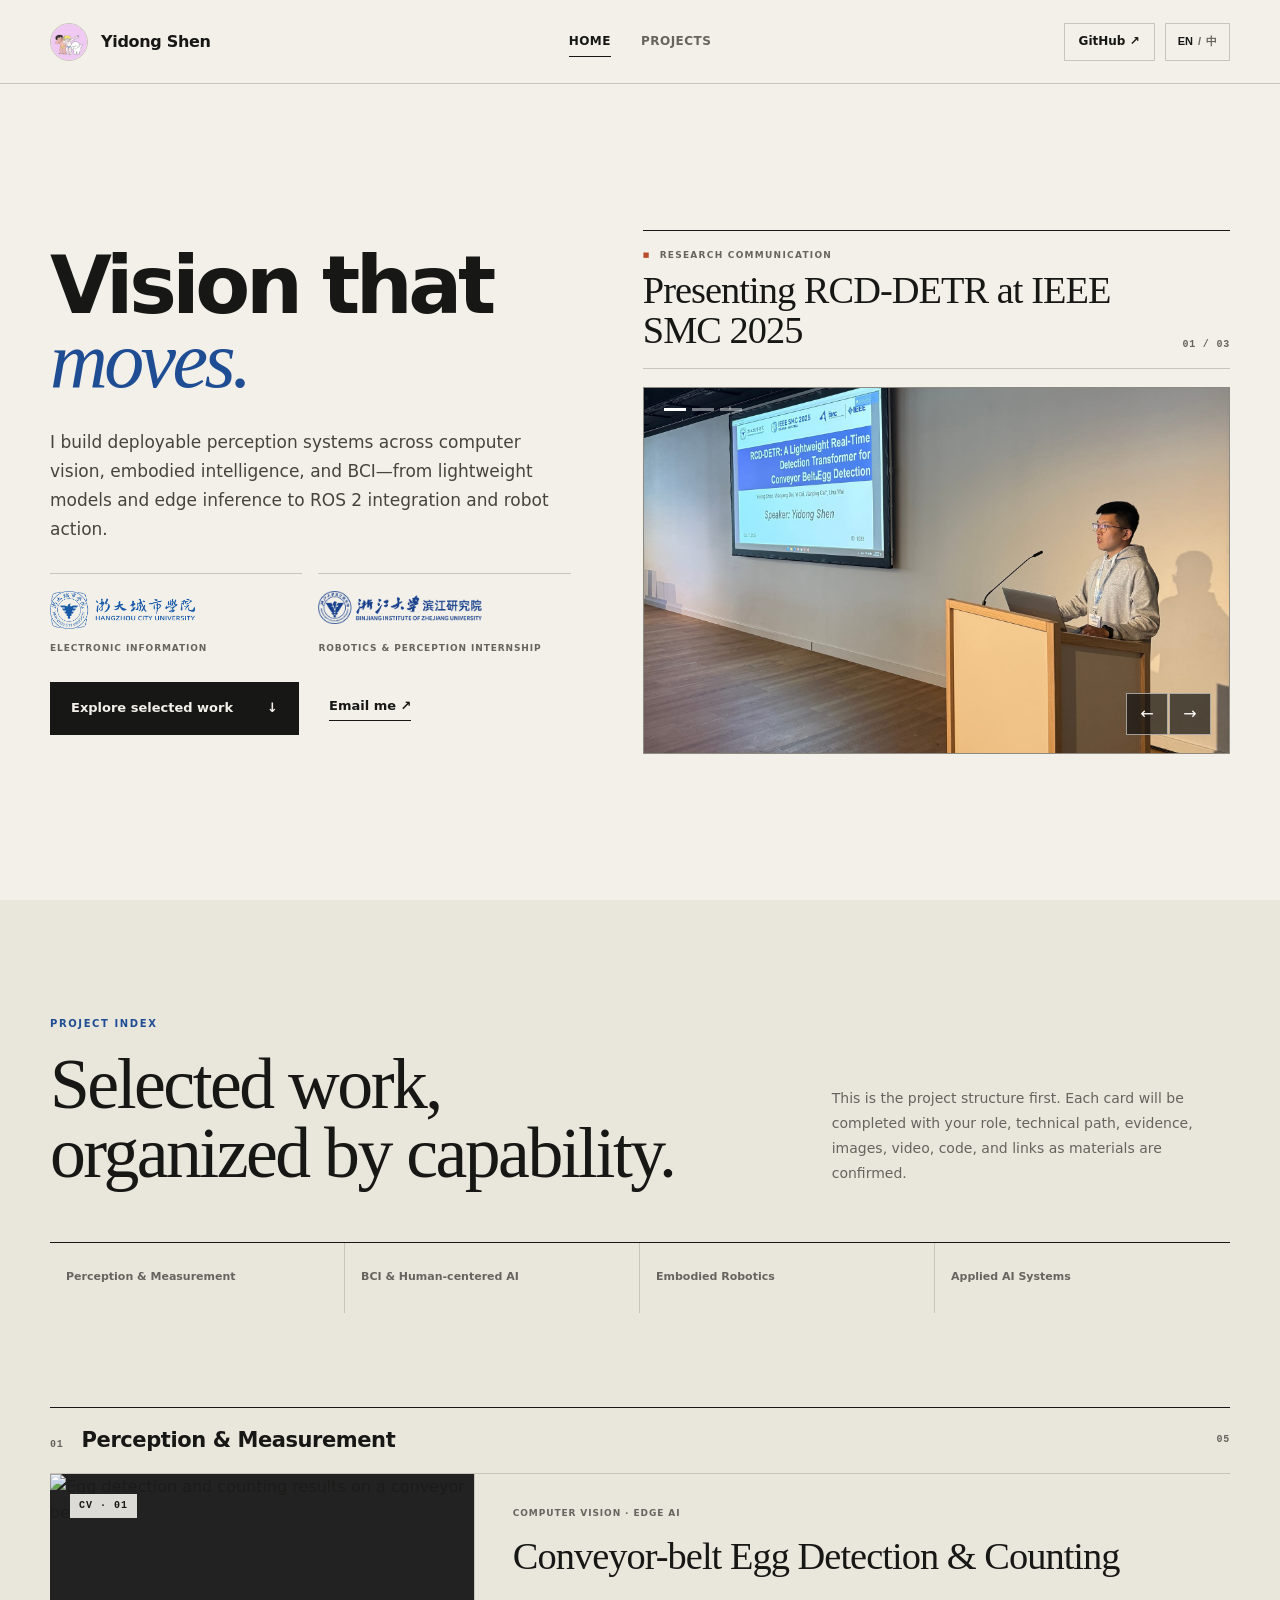
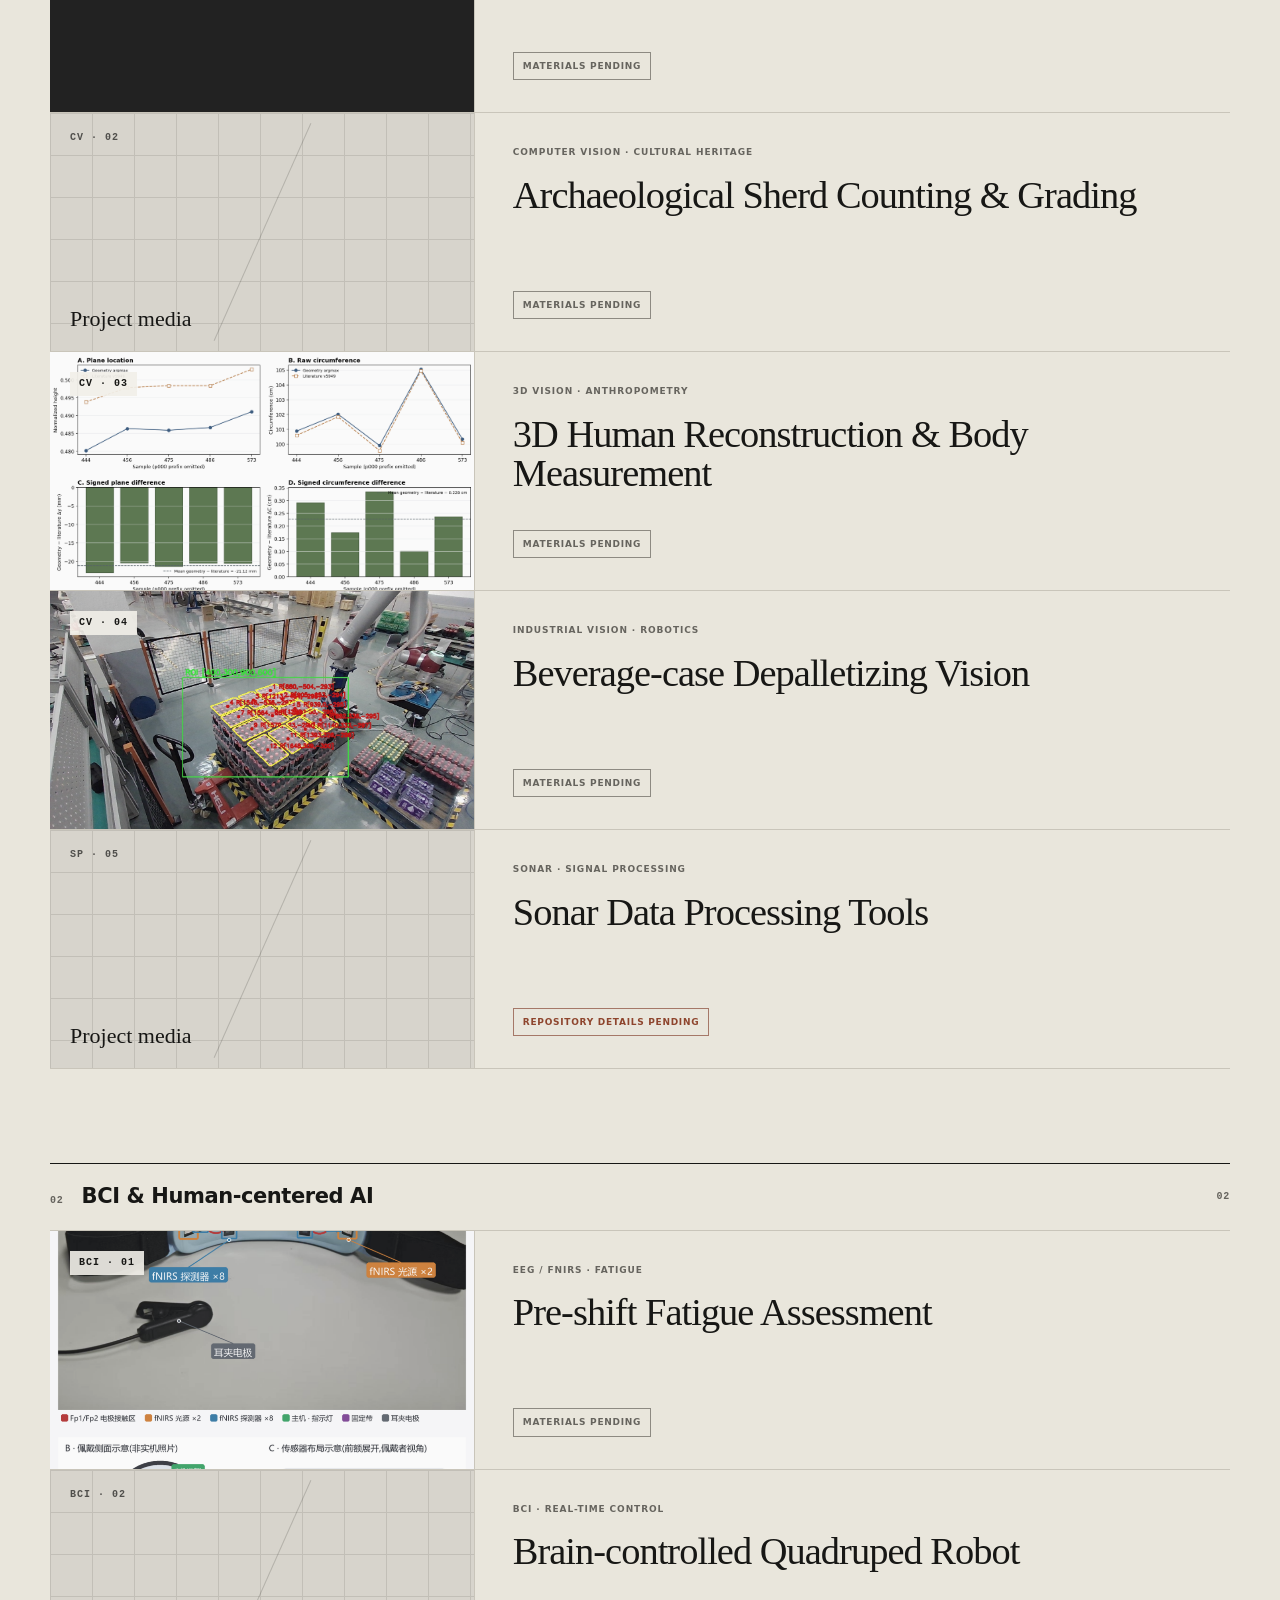
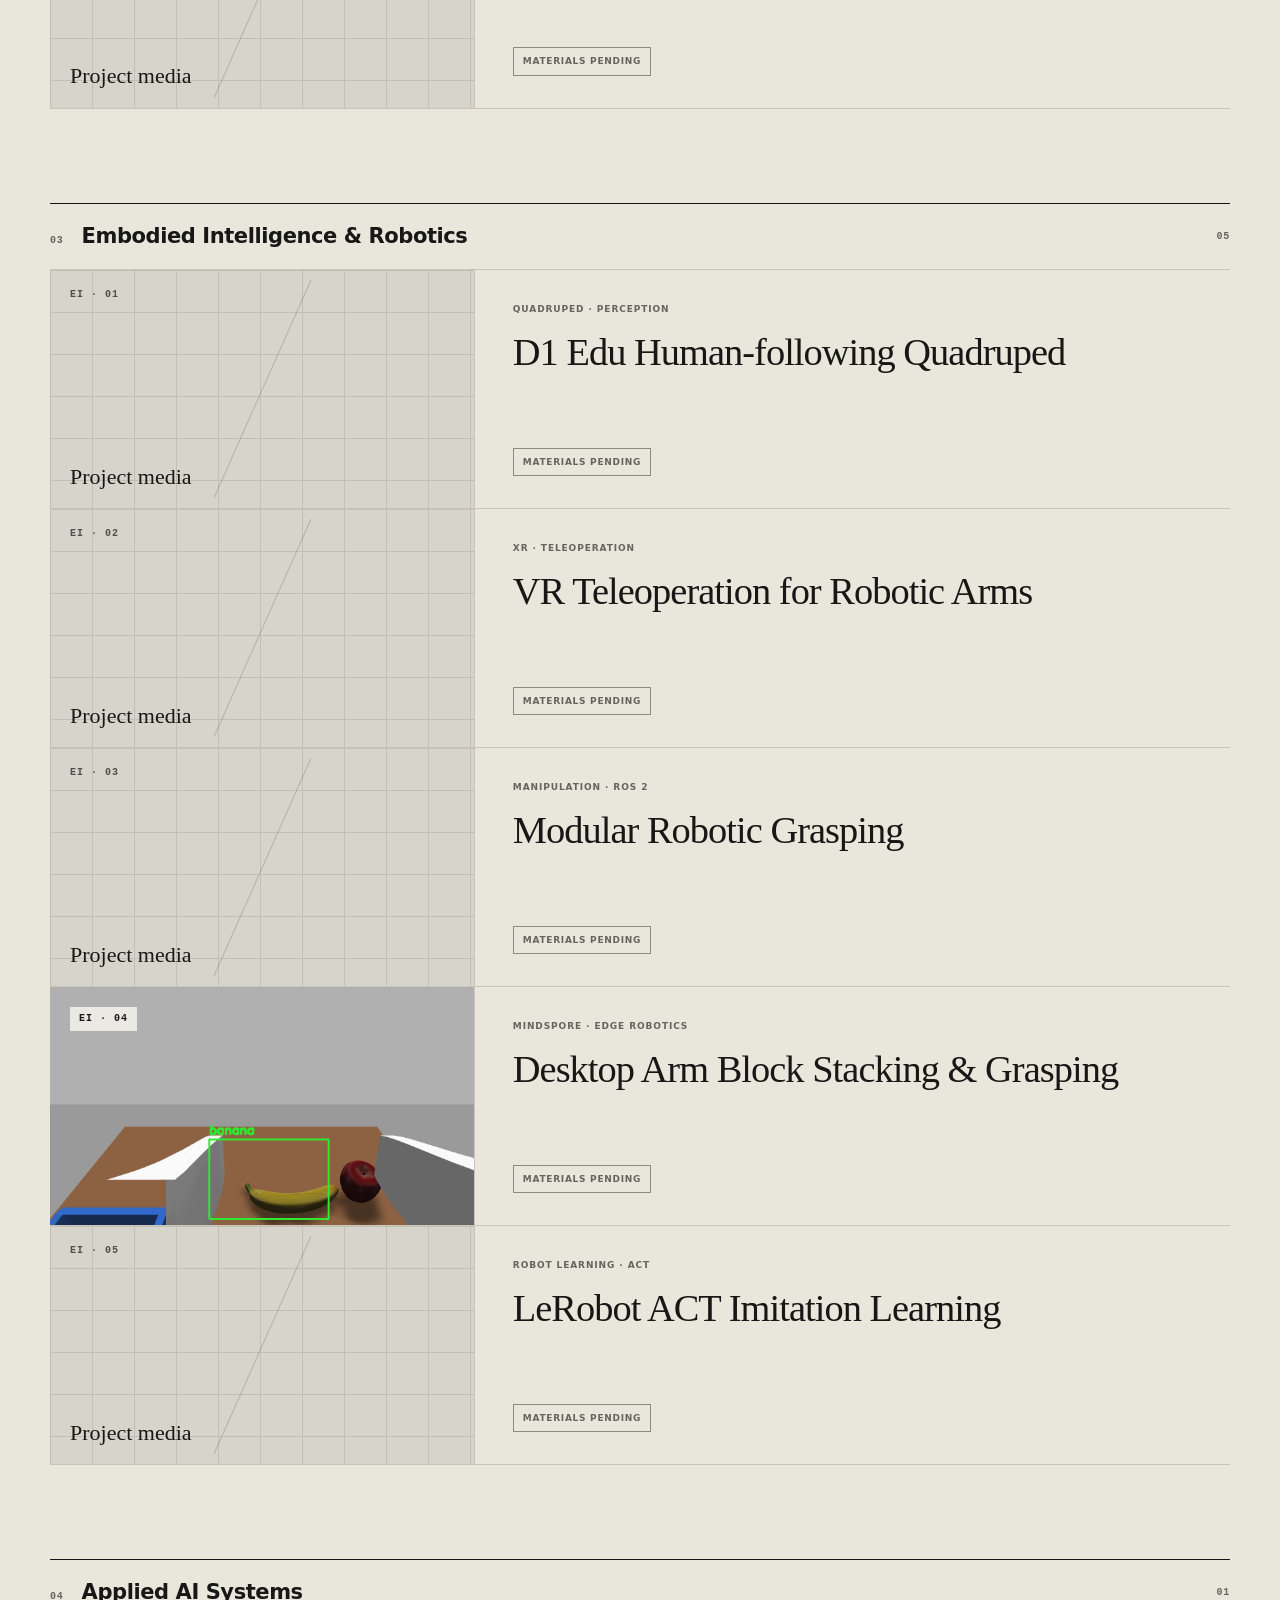
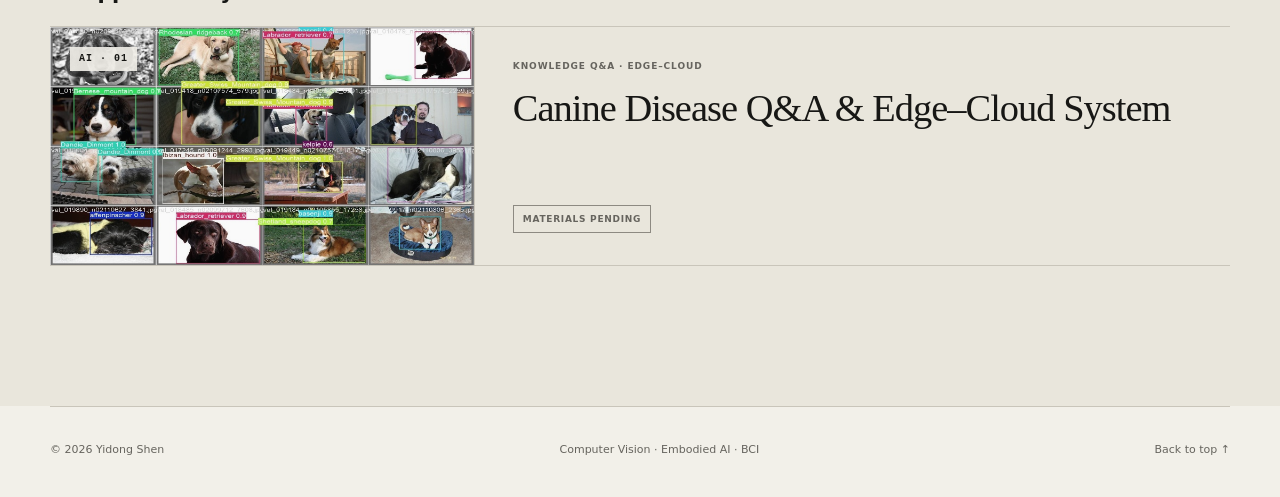
==== commit 0cabbfb4: "Refine portfolio visual design" ====
--- a/index.html
+++ b/index.html
@@ -3,7 +3,7 @@
   <head>
     <meta charset="UTF-8" />
     <meta name="viewport" content="width=device-width, initial-scale=1" />
-    <meta name="theme-color" content="#faf8f4" />
+    <meta name="theme-color" content="#f2f0e9" />
     <meta name="description" content="Yidong Shen builds deployable computer vision, embodied intelligence, and brain-computer interface systems." />
     <meta property="og:title" content="Yidong Shen — Computer Vision &amp; Embodied AI" />
     <meta property="og:description" content="Deployable perception systems, robot intelligence, and multimodal BCI." />
@@ -16,7 +16,7 @@
     <link rel="apple-touch-icon" href="apple-touch-icon.png" />
     <link rel="manifest" href="site.webmanifest" />
     <link rel="stylesheet" href="styles.css" />
-    <script src="app.js?v=8" defer></script>
+    <script src="app.js?v=9" defer></script>
     <title>Yidong Shen — CV &amp; Robotics Engineer</title>
   </head>
   <body class="focus-home">
@@ -113,10 +113,10 @@
         <section class="catalog-group" id="vision-projects" aria-labelledby="vision-projects-title">
           <header class="catalog-group-heading"><div><span>01</span><h3 id="vision-projects-title" data-en="Perception &amp; Measurement" data-zh="感知与测量">Perception &amp; Measurement</h3></div><strong>05</strong></header>
           <div class="catalog-grid">
-            <article class="catalog-card vision-placeholder"><div class="catalog-media"><span>CV · 01</span><strong data-en="Project media" data-zh="项目图片 / 视频">Project media</strong></div><div class="catalog-card-body"><p>Computer Vision · Edge AI</p><h4 data-en="Conveyor-belt Egg Detection &amp; Counting" data-zh="传送带鸡蛋检测计数">Conveyor-belt Egg Detection &amp; Counting</h4><span class="catalog-state" data-en="Materials pending" data-zh="材料待补充">Materials pending</span></div></article>
+            <article class="catalog-card vision-placeholder"><div class="catalog-media has-media"><img src="assets/egg-vision.png" loading="lazy" width="2996" height="1431" alt="Egg detection and counting results on a conveyor belt" /><span>CV · 01</span></div><div class="catalog-card-body"><p>Computer Vision · Edge AI</p><h4 data-en="Conveyor-belt Egg Detection &amp; Counting" data-zh="传送带鸡蛋检测计数">Conveyor-belt Egg Detection &amp; Counting</h4><span class="catalog-state" data-en="Materials pending" data-zh="材料待补充">Materials pending</span></div></article>
             <article class="catalog-card vision-placeholder"><div class="catalog-media"><span>CV · 02</span><strong data-en="Project media" data-zh="项目图片 / 视频">Project media</strong></div><div class="catalog-card-body"><p>Computer Vision · Cultural Heritage</p><h4 data-en="Archaeological Sherd Counting &amp; Grading" data-zh="考古陶片计数与分档">Archaeological Sherd Counting &amp; Grading</h4><span class="catalog-state" data-en="Materials pending" data-zh="材料待补充">Materials pending</span></div></article>
-            <article class="catalog-card vision-placeholder"><div class="catalog-media"><span>CV · 03</span><strong data-en="Project media" data-zh="项目图片 / 视频">Project media</strong></div><div class="catalog-card-body"><p>3D Vision · Anthropometry</p><h4 data-en="3D Human Reconstruction &amp; Body Measurement" data-zh="人体重建与维度测量">3D Human Reconstruction &amp; Body Measurement</h4><span class="catalog-state" data-en="Materials pending" data-zh="材料待补充">Materials pending</span></div></article>
-            <article class="catalog-card vision-placeholder"><div class="catalog-media"><span>CV · 04</span><strong data-en="Project media" data-zh="项目图片 / 视频">Project media</strong></div><div class="catalog-card-body"><p>Industrial Vision · Robotics</p><h4 data-en="Beverage-case Depalletizing Vision" data-zh="饮料箱拆码垛机器人视觉">Beverage-case Depalletizing Vision</h4><span class="catalog-state" data-en="Materials pending" data-zh="材料待补充">Materials pending</span></div></article>
+            <article class="catalog-card vision-placeholder"><div class="catalog-media has-media"><img src="assets/smplx-anthropometry.png" loading="lazy" width="2168" height="1495" alt="SMPL-X human reconstruction and anthropometric measurement" /><span>CV · 03</span></div><div class="catalog-card-body"><p>3D Vision · Anthropometry</p><h4 data-en="3D Human Reconstruction &amp; Body Measurement" data-zh="人体重建与维度测量">3D Human Reconstruction &amp; Body Measurement</h4><span class="catalog-state" data-en="Materials pending" data-zh="材料待补充">Materials pending</span></div></article>
+            <article class="catalog-card vision-placeholder"><div class="catalog-media has-media"><img src="assets/industrial-vision.jpg" loading="lazy" width="1280" height="800" alt="Industrial vision results for beverage-case depalletizing" /><span>CV · 04</span></div><div class="catalog-card-body"><p>Industrial Vision · Robotics</p><h4 data-en="Beverage-case Depalletizing Vision" data-zh="饮料箱拆码垛机器人视觉">Beverage-case Depalletizing Vision</h4><span class="catalog-state" data-en="Materials pending" data-zh="材料待补充">Materials pending</span></div></article>
             <article class="catalog-card vision-placeholder"><div class="catalog-media"><span>SP · 05</span><strong data-en="Project media" data-zh="项目图片 / 视频">Project media</strong></div><div class="catalog-card-body"><p>Sonar · Signal Processing</p><h4 data-en="Sonar Data Processing Tools" data-zh="声呐数据处理工具">Sonar Data Processing Tools</h4><span class="catalog-state scope-state" data-en="Repository details pending" data-zh="仓库信息待确认">Repository details pending</span></div></article>
           </div>
         </section>
@@ -124,7 +124,7 @@
         <section class="catalog-group" id="bci-projects" aria-labelledby="bci-projects-title">
           <header class="catalog-group-heading"><div><span>02</span><h3 id="bci-projects-title" data-en="BCI &amp; Human-centered AI" data-zh="脑机接口与人因智能">BCI &amp; Human-centered AI</h3></div><strong>02</strong></header>
           <div class="catalog-grid">
-            <article class="catalog-card bci-placeholder"><div class="catalog-media"><span>BCI · 01</span><strong data-en="Project media" data-zh="项目图片 / 视频">Project media</strong></div><div class="catalog-card-body"><p>EEG / fNIRS · Fatigue</p><h4 data-en="Pre-shift Fatigue Assessment" data-zh="脑机接口上岗前疲劳度检测">Pre-shift Fatigue Assessment</h4><span class="catalog-state" data-en="Materials pending" data-zh="材料待补充">Materials pending</span></div></article>
+            <article class="catalog-card bci-placeholder"><div class="catalog-media has-media"><img src="assets/braincheck-device.png" loading="lazy" width="830" height="1066" alt="Annotated EEG and fNIRS fatigue-assessment device" /><span>BCI · 01</span></div><div class="catalog-card-body"><p>EEG / fNIRS · Fatigue</p><h4 data-en="Pre-shift Fatigue Assessment" data-zh="脑机接口上岗前疲劳度检测">Pre-shift Fatigue Assessment</h4><span class="catalog-state" data-en="Materials pending" data-zh="材料待补充">Materials pending</span></div></article>
             <article class="catalog-card bci-placeholder"><div class="catalog-media"><span>BCI · 02</span><strong data-en="Project media" data-zh="项目图片 / 视频">Project media</strong></div><div class="catalog-card-body"><p>BCI · Real-time Control</p><h4 data-en="Brain-controlled Quadruped Robot" data-zh="脑控机器狗">Brain-controlled Quadruped Robot</h4><span class="catalog-state" data-en="Materials pending" data-zh="材料待补充">Materials pending</span></div></article>
           </div>
         </section>
@@ -135,7 +135,7 @@
             <article class="catalog-card robotics-placeholder"><div class="catalog-media"><span>EI · 01</span><strong data-en="Project media" data-zh="项目图片 / 视频">Project media</strong></div><div class="catalog-card-body"><p>Quadruped · Perception</p><h4 data-en="D1 Edu Human-following Quadruped" data-zh="智元 D1 Edu 人体跟随机器狗">D1 Edu Human-following Quadruped</h4><span class="catalog-state" data-en="Materials pending" data-zh="材料待补充">Materials pending</span></div></article>
             <article class="catalog-card robotics-placeholder"><div class="catalog-media"><span>EI · 02</span><strong data-en="Project media" data-zh="项目图片 / 视频">Project media</strong></div><div class="catalog-card-body"><p>XR · Teleoperation</p><h4 data-en="VR Teleoperation for Robotic Arms" data-zh="VR 遥操机械臂">VR Teleoperation for Robotic Arms</h4><span class="catalog-state" data-en="Materials pending" data-zh="材料待补充">Materials pending</span></div></article>
             <article class="catalog-card robotics-placeholder"><div class="catalog-media"><span>EI · 03</span><strong data-en="Project media" data-zh="项目图片 / 视频">Project media</strong></div><div class="catalog-card-body"><p>Manipulation · ROS 2</p><h4 data-en="Modular Robotic Grasping" data-zh="机械臂模块化夹取">Modular Robotic Grasping</h4><span class="catalog-state" data-en="Materials pending" data-zh="材料待补充">Materials pending</span></div></article>
-            <article class="catalog-card robotics-placeholder"><div class="catalog-media"><span>EI · 04</span><strong data-en="Project media" data-zh="项目图片 / 视频">Project media</strong></div><div class="catalog-card-body"><p>MindSpore · Edge Robotics</p><h4 data-en="Desktop Arm Block Stacking &amp; Grasping" data-zh="昇思平台桌面机械臂积木堆叠与抓夹">Desktop Arm Block Stacking &amp; Grasping</h4><span class="catalog-state" data-en="Materials pending" data-zh="材料待补充">Materials pending</span></div></article>
+            <article class="catalog-card robotics-placeholder"><div class="catalog-media has-media"><img src="assets/block-grasp.png" loading="lazy" width="400" height="711" alt="Desktop robotic arm grasping colored blocks" /><span>EI · 04</span></div><div class="catalog-card-body"><p>MindSpore · Edge Robotics</p><h4 data-en="Desktop Arm Block Stacking &amp; Grasping" data-zh="昇思平台桌面机械臂积木堆叠与抓夹">Desktop Arm Block Stacking &amp; Grasping</h4><span class="catalog-state" data-en="Materials pending" data-zh="材料待补充">Materials pending</span></div></article>
             <article class="catalog-card robotics-placeholder"><div class="catalog-media"><span>EI · 05</span><strong data-en="Project media" data-zh="项目图片 / 视频">Project media</strong></div><div class="catalog-card-body"><p>Robot Learning · ACT</p><h4 data-en="LeRobot ACT Imitation Learning" data-zh="LeRobot ACT 模仿学习机械臂">LeRobot ACT Imitation Learning</h4><span class="catalog-state" data-en="Materials pending" data-zh="材料待补充">Materials pending</span></div></article>
           </div>
         </section>
@@ -143,7 +143,7 @@
         <section class="catalog-group" id="applied-projects" aria-labelledby="applied-projects-title">
           <header class="catalog-group-heading"><div><span>04</span><h3 id="applied-projects-title" data-en="Applied AI Systems" data-zh="AI 应用系统">Applied AI Systems</h3></div><strong>01</strong></header>
           <div class="catalog-grid">
-            <article class="catalog-card applied-placeholder"><div class="catalog-media"><span>AI · 01</span><strong data-en="Project media" data-zh="项目图片 / 视频">Project media</strong></div><div class="catalog-card-body"><p>Knowledge Q&amp;A · Edge–Cloud</p><h4 data-en="Canine Disease Q&amp;A &amp; Edge–Cloud System" data-zh="智能犬种疾病防治问答与边云协同系统">Canine Disease Q&amp;A &amp; Edge–Cloud System</h4><span class="catalog-state" data-en="Materials pending" data-zh="材料待补充">Materials pending</span></div></article>
+            <article class="catalog-card applied-placeholder"><div class="catalog-media has-media"><img src="assets/dogguard.jpg" loading="lazy" width="795" height="448" alt="Dog breed recognition results for the canine health assistant" /><span>AI · 01</span></div><div class="catalog-card-body"><p>Knowledge Q&amp;A · Edge–Cloud</p><h4 data-en="Canine Disease Q&amp;A &amp; Edge–Cloud System" data-zh="智能犬种疾病防治问答与边云协同系统">Canine Disease Q&amp;A &amp; Edge–Cloud System</h4><span class="catalog-state" data-en="Materials pending" data-zh="材料待补充">Materials pending</span></div></article>
           </div>
         </section>
       </section>
--- a/styles.css
+++ b/styles.css
@@ -1,21 +1,16 @@
 :root {
   color-scheme: light;
-  --ink: #1b1e26;
-  --muted: #667085;
-  --paper: #faf8f4;
-  --panel: #ffffff;
-  --line: rgba(27, 30, 38, 0.1);
-  --blue: #4a7dff;
-  --purple: #8a5cf6;
-  --orange: #f2994a;
-  --grad: linear-gradient(120deg, #4a7dff, #8a5cf6);
-  --radius-lg: 20px;
-  --radius-md: 14px;
-  --radius-sm: 10px;
-  --radius-pill: 999px;
-  --shadow-sm: 0 1px 2px rgba(27, 30, 38, 0.04), 0 6px 18px rgba(27, 30, 38, 0.05);
-  --shadow-md: 0 2px 6px rgba(27, 30, 38, 0.05), 0 22px 50px rgba(27, 30, 38, 0.1);
+  --ink: #171715;
+  --muted: #66645e;
+  --paper: #f2f0e9;
+  --paper-deep: #e9e6dc;
+  --panel: #f7f5ef;
+  --line: #c9c5ba;
+  --line-dark: #8d8a82;
+  --accent: #1f4d93;
+  --signal: #b74d2c;
   --font-sans: ui-sans-serif, system-ui, -apple-system, BlinkMacSystemFont, "Segoe UI", "PingFang SC", "Hiragino Sans GB", "Microsoft YaHei", sans-serif;
+  --font-serif: Georgia, "Times New Roman", "Noto Serif SC", "Songti SC", serif;
   --font-mono: ui-monospace, SFMono-Regular, Menlo, Consolas, monospace;
 }
 
@@ -23,159 +18,162 @@
 html { scroll-behavior: smooth; }
 body { margin: 0; background: var(--paper); color: var(--ink); font-family: var(--font-sans); font-size: 16px; line-height: 1.6; -webkit-font-smoothing: antialiased; }
 a { color: inherit; text-decoration: none; }
-img { max-width: 100%; }
-::selection { background: rgba(74, 125, 255, 0.22); }
-:focus-visible { outline: 2px solid var(--blue); outline-offset: 3px; border-radius: 6px; }
+img { max-width: 100%; display: block; }
+button { font: inherit; }
+::selection { background: #cdd8e9; }
+:focus-visible { outline: 2px solid var(--accent); outline-offset: 4px; }
 .shell { width: min(1180px, calc(100% - 48px)); margin-inline: auto; }
-main section[id] { scroll-margin-top: 92px; }
-.skip-link { position: fixed; left: 16px; top: -60px; z-index: 100; padding: 12px 16px; border-radius: var(--radius-sm); background: var(--ink); color: #fff; }
+main section[id] { scroll-margin-top: 96px; }
+.skip-link { position: fixed; left: 16px; top: -64px; z-index: 100; padding: 10px 14px; background: var(--ink); color: var(--paper); }
 .skip-link:focus { top: 16px; }
 
-/* ---------- Header: always visible (sticky) ---------- */
-.site-header { position: sticky; top: 0; z-index: 60; width: 100%; height: 78px; display: grid; grid-template-columns: 1fr auto 1fr; align-items: center; padding-inline: max(24px, calc((100% - 1180px) / 2)); background: rgba(250, 248, 244, 0.78); backdrop-filter: blur(16px) saturate(1.5); -webkit-backdrop-filter: blur(16px) saturate(1.5); border-bottom: 1px solid rgba(27, 30, 38, 0.06); transition: box-shadow 0.3s ease, background 0.3s ease; }
-.site-header.is-scrolled { background: rgba(250, 248, 244, 0.92); box-shadow: 0 10px 34px rgba(27, 30, 38, 0.07); }
-.brand { display: flex; align-items: center; gap: 12px; font-size: 16px; font-weight: 800; letter-spacing: -0.02em; }
-.brand-mark { width: 36px; height: 36px; border-radius: 50%; object-fit: cover; box-shadow: 0 0 0 2px #fff, 0 4px 12px rgba(27, 30, 38, 0.14); }
-.site-header nav { display: flex; gap: 4px; align-items: center; padding: 5px; background: rgba(27, 30, 38, 0.05); border-radius: var(--radius-pill); font-size: 12.5px; font-weight: 650; letter-spacing: -0.01em; }
-.site-header nav a { position: relative; padding: 9px 16px; border-radius: var(--radius-pill); color: var(--muted); transition: color 0.2s ease, background 0.2s ease; }
-.site-header nav a:hover, .site-header nav a:focus-visible { color: var(--ink); }
-.site-header nav a.nav-active { background: #fff; color: var(--ink); box-shadow: 0 1px 6px rgba(27, 30, 38, 0.1); }
-.header-actions { justify-self: end; display: flex; align-items: center; gap: 8px; }
+/* ---------- Header ---------- */
+.site-header { position: sticky; top: 0; z-index: 60; width: 100%; height: 84px; display: grid; grid-template-columns: 1fr auto 1fr; align-items: center; padding-inline: max(24px, calc((100% - 1180px) / 2)); background: rgba(242, 240, 233, .96); border-bottom: 1px solid var(--line); transition: background .2s ease; }
+.site-header.is-scrolled { background: rgba(242, 240, 233, .985); }
+.brand { display: flex; align-items: center; gap: 13px; font-size: 16px; font-weight: 760; letter-spacing: -.02em; }
+.brand-mark { width: 38px; height: 38px; border: 1px solid var(--line); border-radius: 50%; object-fit: cover; }
+.site-header nav { display: flex; align-items: center; gap: 30px; font-size: 12px; font-weight: 760; letter-spacing: .04em; text-transform: uppercase; }
+.site-header nav a { position: relative; padding: 8px 0; color: var(--muted); }
+.site-header nav a::after { content: ""; position: absolute; left: 0; right: 100%; bottom: 2px; height: 1px; background: var(--ink); transition: right .2s ease; }
+.site-header nav a:hover, .site-header nav a:focus-visible, .site-header nav a.nav-active { color: var(--ink); }
+.site-header nav a:hover::after, .site-header nav a:focus-visible::after, .site-header nav a.nav-active::after { right: 0; }
+.header-actions { justify-self: end; display: flex; align-items: center; gap: 10px; }
 .header-link, .language-toggle { min-height: 38px; border: 1px solid var(--line); background: transparent; display: inline-flex; align-items: center; }
-.header-link { padding: 0 14px; border-radius: var(--radius-pill); font-size: 12px; font-weight: 750; transition: border-color 0.2s ease, background 0.2s ease; }
-.language-toggle { color: var(--muted); padding: 0 12px; gap: 5px; border-radius: var(--radius-pill); cursor: pointer; font: 700 11px/1 Arial, sans-serif; transition: border-color 0.2s ease; }
+.header-link { padding: 0 14px; font-size: 12px; font-weight: 760; }
+.language-toggle { color: var(--muted); padding: 0 12px; gap: 5px; cursor: pointer; font: 700 11px/1 Arial, sans-serif; }
 .header-link:hover, .header-link:focus-visible, .language-toggle:hover, .language-toggle:focus-visible { border-color: var(--ink); }
-.header-link:hover { background: rgba(27, 30, 38, 0.04); }
 .language-toggle .active { color: var(--ink); }
 
 /* ---------- Hero ---------- */
-.hero { min-height: 710px; display: grid; grid-template-columns: 1.08fr 0.92fr; align-items: center; gap: 54px; padding: 80px 0 90px; }
-body.focus-home .hero { min-height: calc(100vh - 78px); grid-template-columns: 0.96fr 1.04fr; gap: 68px; padding: clamp(42px, 6vh, 72px) 0; }
-.eyebrow, .section-label { text-transform: uppercase; letter-spacing: 0.15em; font-size: 12px; font-weight: 700; }
+.hero { min-height: calc(100vh - 84px); display: grid; grid-template-columns: minmax(0, .94fr) minmax(0, 1.06fr); align-items: center; gap: 72px; padding: clamp(54px, 7vh, 82px) 0; }
 h1, h2, h3, p { margin-top: 0; }
-h1 { font-family: var(--font-sans); font-size: clamp(56px, 7vw, 100px); line-height: 0.94; letter-spacing: -0.045em; font-weight: 800; margin-bottom: 36px; }
-body.focus-home h1 { font-size: clamp(56px, 6.2vw, 90px); margin-bottom: 28px; }
-h1 em { font-style: italic; font-weight: 700; background: var(--grad); -webkit-background-clip: text; background-clip: text; color: transparent; }
-.lang-zh h1 { letter-spacing: -0.03em; }
-.hero-copy { margin-top: -3.5rem; }
-.hero-intro { max-width: 580px; font-size: 17px; line-height: 1.68; color: #454a55; }
-.hero-intro p { margin-bottom: 16px; }
-.affiliation-grid { display: grid; grid-template-columns: repeat(2, minmax(0, 1fr)); gap: 14px; max-width: 580px; margin-top: 22px; }
-.affiliation-item { min-width: 0; padding: 16px 0 0; border-top: 1px solid var(--line); display: flex; flex-direction: column; justify-content: space-between; gap: 13px; }
-.affiliation-item img { width: auto; max-width: 100%; height: 34px; object-fit: contain; object-position: left center; }
-.affiliation-item:first-child img { height: 39px; }
-.affiliation-item span { color: var(--muted); font-size: 10px; font-weight: 700; line-height: 1.35; letter-spacing: 0.06em; text-transform: uppercase; }
-.hero-actions { display: flex; align-items: center; gap: 28px; margin-top: 24px; }
-.primary-button { display: inline-flex; gap: 24px; align-items: center; padding: 15px 22px; border-radius: var(--radius-md); background: var(--grad); color: #fff; font-size: 14px; font-weight: 750; box-shadow: 0 8px 22px rgba(74, 125, 255, 0.3); transition: transform 0.2s ease, box-shadow 0.2s ease, filter 0.2s ease; }
-.primary-button:hover, .primary-button:focus-visible { transform: translateY(-2px); box-shadow: 0 12px 30px rgba(138, 92, 246, 0.36); filter: saturate(1.12); }
-.text-link { font-weight: 700; font-size: 14px; border-bottom: 2px solid rgba(27, 30, 38, 0.18); padding-bottom: 4px; transition: color 0.2s ease, border-color 0.2s ease; }
-.text-link:hover, .text-link:focus-visible { color: var(--blue); border-color: var(--blue); }
-.hero-visual { min-height: 0; display: flex; align-items: center; min-width: 0; }
+h1 { margin-bottom: 30px; font-family: var(--font-sans); font-size: clamp(58px, 6.25vw, 92px); line-height: .92; letter-spacing: -.055em; font-weight: 760; }
+h1 em { color: var(--accent); font-family: var(--font-serif); font-style: italic; font-weight: 500; letter-spacing: -.045em; }
+.lang-zh h1 { letter-spacing: -.04em; }
+.hero-copy { align-self: center; }
+.hero-intro { max-width: 570px; color: #45443f; font-size: 17px; line-height: 1.72; }
+.hero-intro p { margin-bottom: 0; }
+.affiliation-grid { display: grid; grid-template-columns: repeat(2, minmax(0, 1fr)); gap: 16px; max-width: 580px; margin-top: 28px; }
+.affiliation-item { min-width: 0; padding: 17px 0 0; border-top: 1px solid var(--line); display: flex; flex-direction: column; justify-content: space-between; gap: 13px; }
+.affiliation-item img { width: auto; max-width: 100%; height: 33px; object-fit: contain; object-position: left center; }
+.affiliation-item:first-child img { height: 38px; }
+.affiliation-item span { color: var(--muted); font-size: 9px; font-weight: 760; line-height: 1.35; letter-spacing: .1em; text-transform: uppercase; }
+.hero-actions { display: flex; align-items: center; gap: 30px; margin-top: 28px; }
+.primary-button { display: inline-flex; gap: 34px; align-items: center; padding: 15px 20px; border: 1px solid var(--ink); background: var(--ink); color: var(--paper); font-size: 13px; font-weight: 760; transition: background .2s ease, color .2s ease; }
+.primary-button:hover, .primary-button:focus-visible { background: var(--accent); border-color: var(--accent); }
+.text-link { padding-bottom: 3px; border-bottom: 1px solid var(--ink); font-size: 13px; font-weight: 760; }
+.text-link:hover, .text-link:focus-visible { color: var(--accent); border-color: var(--accent); }
+.hero-visual { min-width: 0; }
 .hero-carousel { width: 100%; min-width: 0; }
-.carousel-heading { min-height: 112px; margin-bottom: 22px; display: grid; grid-template-columns: minmax(0, 1fr) auto; align-items: end; gap: 24px; border-bottom: 1px solid var(--line); padding-bottom: 20px; }
-.carousel-heading p { margin-bottom: 9px; color: var(--muted); font-size: 10px; font-weight: 800; letter-spacing: 0.13em; text-transform: uppercase; display: flex; align-items: center; gap: 9px; }
-.carousel-heading p::before { content: ""; width: 8px; height: 8px; border-radius: 50%; background: linear-gradient(135deg, #ffb15c, var(--orange)); box-shadow: 0 0 0 4px rgba(242, 153, 74, 0.15); }
-.carousel-heading h2 { max-width: 500px; font-family: var(--font-sans); font-size: clamp(26px, 2.9vw, 38px); line-height: 1.06; letter-spacing: -0.02em; font-weight: 750; }
-.carousel-counter { color: var(--muted); font: 700 11px/1 var(--font-mono); letter-spacing: 0.08em; white-space: nowrap; }
-.carousel-stage { position: relative; min-height: 0; aspect-ratio: 16 / 10; overflow: hidden; background: #17191d; border-radius: var(--radius-lg); box-shadow: var(--shadow-md); }
-.carousel-slide { position: absolute; inset: 0; margin: 0; opacity: 0; visibility: hidden; transition: opacity 0.55s ease, visibility 0.55s ease; }
+.carousel-heading { min-height: 118px; margin-bottom: 18px; padding: 17px 0 18px; border-top: 1px solid var(--ink); border-bottom: 1px solid var(--line); display: grid; grid-template-columns: minmax(0, 1fr) auto; align-items: end; gap: 24px; }
+.carousel-heading p { margin-bottom: 9px; color: var(--muted); font-size: 9px; font-weight: 800; letter-spacing: .14em; text-transform: uppercase; }
+.carousel-heading p::before { content: "■"; margin-right: 9px; color: var(--signal); font-size: 7px; vertical-align: 1px; }
+.carousel-heading h2 { max-width: 520px; margin-bottom: 0; font-family: var(--font-serif); font-size: clamp(29px, 3vw, 41px); line-height: 1.03; letter-spacing: -.025em; font-weight: 500; }
+.carousel-counter { color: var(--muted); font: 700 10px/1 var(--font-mono); letter-spacing: .08em; white-space: nowrap; }
+.carousel-stage { position: relative; aspect-ratio: 16 / 10; overflow: hidden; background: #262624; border: 1px solid var(--line-dark); }
+.carousel-slide { position: absolute; inset: 0; margin: 0; opacity: 0; visibility: hidden; transition: opacity .45s ease, visibility .45s ease; }
 .carousel-slide.is-active { opacity: 1; visibility: visible; }
 .carousel-slide img { width: 100%; height: 100%; position: absolute; inset: 0; object-fit: cover; }
 .conference-slide img { object-position: 50% 61%; }
 .lab-slide img { object-position: 42% 50%; }
 .industrial-slide img { object-position: 50% 50%; }
 .carousel-slide figcaption { width: 1px; height: 1px; position: absolute; overflow: hidden; clip: rect(0 0 0 0); clip-path: inset(50%); white-space: nowrap; }
-.carousel-controls { position: absolute; z-index: 3; right: 20px; bottom: 22px; display: flex; gap: 8px; }
-.carousel-arrow { width: 40px; height: 40px; border: 1px solid rgba(255, 255, 255, 0.45); border-radius: 50%; background: rgba(12, 13, 16, 0.42); color: #fff; cursor: pointer; font-size: 16px; backdrop-filter: blur(8px); transition: background 0.2s ease, color 0.2s ease, transform 0.2s ease; }
-.carousel-arrow:hover, .carousel-arrow:focus-visible { background: #fff; color: var(--ink); transform: scale(1.06); }
-.carousel-dots { position: absolute; z-index: 3; left: 26px; top: 22px; display: flex; gap: 6px; }
-.carousel-dot { width: 20px; height: 5px; border: 0; padding: 0; border-radius: var(--radius-pill); background: rgba(255, 255, 255, 0.42); cursor: pointer; transition: background 0.25s ease, width 0.25s ease; }
-.carousel-dot.is-active { background: #fff; width: 30px; }
+.carousel-controls { position: absolute; z-index: 3; right: 18px; bottom: 18px; display: flex; gap: 1px; }
+.carousel-arrow { width: 42px; height: 42px; border: 1px solid rgba(255,255,255,.55); background: rgba(20,20,19,.7); color: #fff; cursor: pointer; font-size: 16px; }
+.carousel-arrow:hover, .carousel-arrow:focus-visible { background: var(--paper); color: var(--ink); }
+.carousel-dots { position: absolute; z-index: 3; left: 20px; top: 20px; display: flex; gap: 6px; }
+.carousel-dot { width: 22px; height: 3px; border: 0; padding: 0; background: rgba(255,255,255,.44); cursor: pointer; }
+.carousel-dot.is-active { background: #fff; }
 
 /* ---------- Project catalog ---------- */
-.project-catalog { padding: 112px 0 140px; }
-.catalog-intro { display: grid; grid-template-columns: minmax(0, 1.05fr) minmax(320px, 0.65fr); gap: 84px; align-items: end; }
-.catalog-intro h2 { max-width: 720px; margin-bottom: 0; font-size: clamp(42px, 5.2vw, 72px); line-height: 0.98; }
-.catalog-intro > p { max-width: 470px; margin-bottom: 4px; color: #454a55; font-size: 15px; line-height: 1.7; }
-.catalog-nav { margin-top: 54px; display: flex; flex-wrap: wrap; gap: 8px; }
-.catalog-nav a { border: 1px solid var(--line); padding: 10px 16px; border-radius: var(--radius-pill); color: var(--muted); font-size: 11.5px; font-weight: 750; letter-spacing: 0.02em; transition: border-color 0.2s ease, color 0.2s ease, background 0.2s ease; }
-.catalog-nav a:hover, .catalog-nav a:focus-visible { border-color: var(--ink); color: var(--ink); background: rgba(27, 30, 38, 0.04); }
-.catalog-group { scroll-margin-top: 96px; margin-top: 92px; }
-.catalog-group-heading { margin-bottom: 24px; padding: 18px 0; border-top: 1px solid var(--ink); border-bottom: 1px solid var(--line); display: flex; align-items: center; justify-content: space-between; }
+.project-catalog { padding: 116px 0 140px; background: var(--paper-deep); box-shadow: 0 0 0 100vmax var(--paper-deep); clip-path: inset(0 -100vmax); }
+.section-label { margin-bottom: 18px; color: var(--accent); font-size: 10px; font-weight: 800; letter-spacing: .16em; text-transform: uppercase; }
+.catalog-intro { display: grid; grid-template-columns: minmax(0, 1.08fr) minmax(320px, .62fr); gap: 88px; align-items: end; }
+.catalog-intro h2 { max-width: 760px; margin-bottom: 0; font-family: var(--font-serif); font-size: clamp(46px, 5.6vw, 78px); line-height: .96; letter-spacing: -.035em; font-weight: 500; }
+.catalog-intro > p { max-width: 450px; margin-bottom: 2px; color: var(--muted); font-size: 14px; line-height: 1.78; }
+.catalog-nav { margin-top: 54px; border-top: 1px solid var(--ink); display: grid; grid-template-columns: repeat(4, 1fr); }
+.catalog-nav a { min-height: 70px; padding: 15px 16px; border-right: 1px solid var(--line); display: flex; align-items: center; color: var(--muted); font-size: 11px; font-weight: 760; line-height: 1.3; }
+.catalog-nav a:last-child { border-right: 0; }
+.catalog-nav a:hover, .catalog-nav a:focus-visible { background: var(--ink); color: var(--paper); }
+.catalog-group { scroll-margin-top: 100px; margin-top: 94px; }
+.catalog-group-heading { margin-bottom: 0; padding: 16px 0; border-top: 1px solid var(--ink); border-bottom: 1px solid var(--line); display: flex; align-items: center; justify-content: space-between; }
 .catalog-group-heading div { display: flex; align-items: baseline; gap: 18px; }
-.catalog-group-heading span, .catalog-group-heading > strong { color: var(--muted); font: 700 11px/1 var(--font-mono); letter-spacing: 0.08em; }
-.catalog-group-heading h3 { margin: 0; font-family: var(--font-sans); font-size: 22px; font-weight: 800; letter-spacing: -0.02em; }
-.catalog-grid { display: grid; grid-template-columns: 1fr; gap: 18px; }
-.catalog-card { min-width: 0; min-height: 238px; border: 1px solid rgba(27, 30, 38, 0.06); background: var(--panel); border-radius: var(--radius-lg); box-shadow: var(--shadow-sm); display: grid; grid-template-columns: minmax(300px, 38%) minmax(0, 1fr); overflow: hidden; transition: transform 0.24s ease, box-shadow 0.24s ease; }
-.catalog-card:hover { transform: translateY(-4px); box-shadow: var(--shadow-md); }
-.catalog-media { position: relative; min-height: 238px; padding: 22px; overflow: hidden; display: flex; flex-direction: column; justify-content: space-between; background: #e3e5e9; }
-.catalog-media::before, .catalog-media::after { content: ""; position: absolute; border: 1px solid rgba(27, 30, 38, 0.1); border-radius: 50%; }
-.catalog-media::before { width: 72%; aspect-ratio: 1; right: -22%; top: -28%; }
-.catalog-media::after { width: 48%; aspect-ratio: 1; left: -13%; bottom: -30%; }
-.catalog-media span, .catalog-media strong { position: relative; z-index: 1; }
-.catalog-media span { color: rgba(27, 30, 38, 0.55); font: 750 10px/1 var(--font-mono); letter-spacing: 0.1em; }
-.catalog-media strong { max-width: 190px; font-family: var(--font-sans); font-size: 21px; line-height: 1.08; font-weight: 800; letter-spacing: -0.02em; }
-.vision-placeholder .catalog-media { background: linear-gradient(135deg, #e9f0ff, #d5e2ff); }
-.bci-placeholder .catalog-media { background: linear-gradient(135deg, #efe9ff, #dfd3fb); }
-.robotics-placeholder .catalog-media { background: linear-gradient(135deg, #fdeee2, #f9ddc8); }
-.applied-placeholder .catalog-media { background: linear-gradient(135deg, #ecf3e6, #dbead2); }
-.catalog-card-body { min-height: 238px; padding: 34px 38px; display: flex; flex-direction: column; align-items: flex-start; }
-.catalog-card-body > p { margin-bottom: 16px; color: var(--muted); font-size: 10px; font-weight: 800; letter-spacing: 0.08em; text-transform: uppercase; }
-.catalog-card-body h4 { max-width: 720px; margin: 0; font-family: var(--font-sans); font-size: clamp(26px, 2.8vw, 38px); line-height: 1.06; font-weight: 750; letter-spacing: -0.025em; }
-.catalog-state { margin-top: auto; border: 0; border-radius: var(--radius-pill); padding: 7px 12px; background: rgba(27, 30, 38, 0.06); color: var(--muted); font-size: 9.5px; font-weight: 800; letter-spacing: 0.08em; text-transform: uppercase; }
-.scope-state { background: rgba(242, 153, 74, 0.16); color: #b4642a; }
+.catalog-group-heading span, .catalog-group-heading > strong { color: var(--muted); font: 700 10px/1 var(--font-mono); letter-spacing: .08em; }
+.catalog-group-heading h3 { margin: 0; font-size: 21px; font-weight: 760; letter-spacing: -.02em; }
+.catalog-grid { display: grid; grid-template-columns: 1fr; }
+.catalog-card { min-width: 0; min-height: 238px; border-bottom: 1px solid var(--line); display: grid; grid-template-columns: minmax(300px, 36%) minmax(0, 1fr); transition: background .2s ease; }
+.catalog-card:hover { background: rgba(255,255,255,.26); }
+.catalog-media { position: relative; min-height: 238px; padding: 20px; overflow: hidden; border-right: 1px solid var(--line); display: flex; flex-direction: column; justify-content: space-between; background: #d7d4cc; }
+.catalog-media::before { content: ""; position: absolute; inset: 0; opacity: .28; background-image: linear-gradient(var(--line-dark) 1px, transparent 1px), linear-gradient(90deg, var(--line-dark) 1px, transparent 1px); background-size: 42px 42px; }
+.catalog-media::after { content: ""; position: absolute; left: 50%; top: 0; bottom: 0; width: 1px; background: rgba(23,23,21,.18); transform: rotate(24deg); transform-origin: center; }
+.catalog-media span, .catalog-media strong { position: relative; z-index: 2; }
+.catalog-media span { color: rgba(23,23,21,.7); font: 760 10px/1 var(--font-mono); letter-spacing: .1em; }
+.catalog-media strong { max-width: 190px; font-family: var(--font-serif); font-size: 22px; line-height: 1.04; font-weight: 500; }
+.catalog-media.has-media { background: #222; }
+.catalog-media.has-media::before, .catalog-media.has-media::after { display: none; }
+.catalog-media.has-media img { width: 100%; height: 100%; position: absolute; inset: 0; object-fit: cover; filter: saturate(.76) contrast(.96); transition: filter .25s ease, transform .4s ease; }
+.catalog-media.has-media::selection { background: transparent; }
+.catalog-media.has-media span { align-self: flex-start; padding: 7px 9px; background: rgba(242,240,233,.9); color: var(--ink); }
+.catalog-card:hover .catalog-media.has-media img { filter: saturate(.94) contrast(1); transform: scale(1.015); }
+.catalog-card-body { min-height: 238px; padding: 32px 38px; display: flex; flex-direction: column; align-items: flex-start; }
+.catalog-card-body > p { margin-bottom: 16px; color: var(--muted); font-size: 9px; font-weight: 800; letter-spacing: .1em; text-transform: uppercase; }
+.catalog-card-body h4 { max-width: 720px; margin: 0; font-family: var(--font-serif); font-size: clamp(29px, 3vw, 42px); line-height: 1.02; font-weight: 500; letter-spacing: -.025em; }
+.catalog-state { margin-top: auto; padding: 6px 9px; border: 1px solid var(--line-dark); color: var(--muted); font-size: 9px; font-weight: 760; letter-spacing: .08em; text-transform: uppercase; }
+.scope-state { border-color: #a57868; color: #8e452d; }
 
-/* ---------- Back to top (floating) ---------- */
-.back-to-top { position: fixed; right: 24px; bottom: 24px; z-index: 70; width: 46px; height: 46px; border: 0; border-radius: 50%; background: var(--grad); color: #fff; font-size: 18px; line-height: 1; cursor: pointer; box-shadow: 0 10px 26px rgba(74, 125, 255, 0.35); opacity: 0; visibility: hidden; transform: translateY(12px); transition: opacity 0.25s ease, transform 0.25s ease, visibility 0.25s ease; }
+/* ---------- Back to top and footer ---------- */
+.back-to-top { position: fixed; right: 24px; bottom: 24px; z-index: 70; width: 44px; height: 44px; border: 1px solid var(--ink); background: var(--ink); color: var(--paper); cursor: pointer; opacity: 0; visibility: hidden; transform: translateY(10px); transition: opacity .2s ease, transform .2s ease, visibility .2s ease, background .2s ease; }
 .back-to-top.visible { opacity: 1; visibility: visible; transform: none; }
-.back-to-top:hover, .back-to-top:focus-visible { transform: translateY(-3px); filter: saturate(1.12); }
-
-/* ---------- Footer ---------- */
-footer { padding: 42px 0 42px; display: flex; justify-content: space-between; color: var(--muted); font-size: 12px; border-top: 1px solid var(--line); }
+.back-to-top:hover, .back-to-top:focus-visible { background: var(--accent); border-color: var(--accent); }
+footer { padding: 34px 0 38px; border-top: 1px solid var(--line); display: flex; justify-content: space-between; color: var(--muted); font-size: 11px; }
+footer p { margin-bottom: 0; }
 
 /* ---------- Reveal ---------- */
-.reveal { opacity: 0; transform: translateY(20px); transition: opacity 0.65s ease, transform 0.65s ease; }
+.reveal { opacity: 0; transform: translateY(14px); transition: opacity .55s ease, transform .55s ease; }
 .reveal.visible { opacity: 1; transform: none; }
 
 @media (max-width: 900px) {
   .site-header { display: flex; justify-content: space-between; }
   .site-header nav { display: none; }
-  .catalog-intro { grid-template-columns: 1fr; gap: 24px; }
-  .catalog-card { grid-template-columns: minmax(260px, 38%) minmax(0, 1fr); }
-  .hero { grid-template-columns: 1fr; padding-top: 62px; }
-  body.focus-home .hero { min-height: auto; grid-template-columns: 1fr; gap: 54px; padding: 62px 0 72px; }
-  .hero-visual { min-height: 0; }
+  .hero { min-height: auto; grid-template-columns: 1fr; gap: 58px; padding: 72px 0 88px; }
+  .hero-copy { max-width: 720px; }
+  .catalog-intro { grid-template-columns: 1fr; gap: 28px; }
+  .catalog-nav { grid-template-columns: repeat(2, 1fr); }
+  .catalog-nav a:nth-child(2) { border-right: 0; }
+  .catalog-nav a:nth-child(-n+2) { border-bottom: 1px solid var(--line); }
+  .catalog-card { grid-template-columns: minmax(250px, 38%) minmax(0, 1fr); }
 }
 
 @media (max-width: 680px) {
   .shell { width: min(100% - 30px, 1180px); }
-  .site-header { height: 72px; display: flex; justify-content: space-between; padding-inline: 15px; }
+  .site-header { height: 70px; padding-inline: 15px; }
+  .brand { gap: 10px; font-size: 14px; }
+  .brand-mark { width: 34px; height: 34px; }
   .header-link { display: none; }
-  .hero { min-height: auto; gap: 26px; padding: 56px 0 68px; }
-  h1 { font-size: 54px; }
-  .hero-intro { font-size: 17px; }
-  .project-catalog { padding: 78px 0 96px; }
-  .catalog-intro h2 { font-size: 42px; }
-  .catalog-nav { margin-top: 36px; }
-  .catalog-nav a { flex: 1 1 calc(50% - 8px); }
-  .catalog-group { margin-top: 66px; }
-  .catalog-group-heading h3 { font-size: 19px; }
-  .catalog-card { min-height: 0; grid-template-columns: 1fr; border-radius: 16px; }
-  .catalog-media { min-height: 0; aspect-ratio: 16 / 9; padding: 18px; }
-  .catalog-card-body { min-height: 178px; padding: 24px; }
-  .catalog-card-body > p { margin-bottom: 12px; }
-  .catalog-card-body h4 { font-size: 27px; line-height: 1.06; }
+  .language-toggle { min-height: 34px; padding-inline: 10px; }
+  .hero { gap: 44px; padding: 54px 0 74px; }
+  h1 { font-size: clamp(50px, 15.2vw, 62px); }
+  .hero-intro { font-size: 16px; }
   .affiliation-grid { grid-template-columns: 1fr; }
-  .affiliation-item img, .affiliation-item:first-child img { height: 34px; }
-  .hero-actions { align-items: flex-start; flex-direction: column; }
-  .hero-visual { min-height: auto; margin: 0; }
-  .carousel-stage { min-height: 0; aspect-ratio: 16 / 10; border-radius: 16px; }
-  .carousel-heading { min-height: 0; margin-bottom: 18px; padding-bottom: 16px; }
-  .carousel-heading h2 { font-size: 26px; }
-  .carousel-controls { right: 16px; bottom: 18px; }
-  .carousel-arrow { width: 36px; height: 36px; }
-  .carousel-dots { left: 20px; top: 20px; }
-  footer { flex-direction: column; gap: 6px; }
+  .affiliation-item img, .affiliation-item:first-child img { height: 33px; }
+  .hero-actions { align-items: flex-start; flex-direction: column; gap: 20px; }
+  .carousel-heading { min-height: 0; padding-top: 15px; }
+  .carousel-heading h2 { font-size: 28px; }
+  .carousel-stage { aspect-ratio: 16 / 10; }
+  .carousel-controls { right: 12px; bottom: 12px; }
+  .carousel-arrow { width: 38px; height: 38px; }
+  .carousel-dots { left: 14px; top: 14px; }
+  .project-catalog { padding: 82px 0 100px; }
+  .catalog-intro h2 { font-size: 44px; }
+  .catalog-nav { margin-top: 38px; }
+  .catalog-nav a { min-height: 64px; padding: 12px; font-size: 10px; }
+  .catalog-group { margin-top: 70px; }
+  .catalog-group-heading h3 { font-size: 18px; }
+  .catalog-card { min-height: 0; grid-template-columns: 1fr; }
+  .catalog-media { min-height: 0; aspect-ratio: 16 / 9; border-right: 0; border-bottom: 1px solid var(--line); }
+  .catalog-card-body { min-height: 176px; padding: 23px 20px; }
+  .catalog-card-body h4 { font-size: 29px; }
+  footer { flex-direction: column; gap: 5px; }
 }
 
 @media (prefers-reduced-motion: reduce) {
